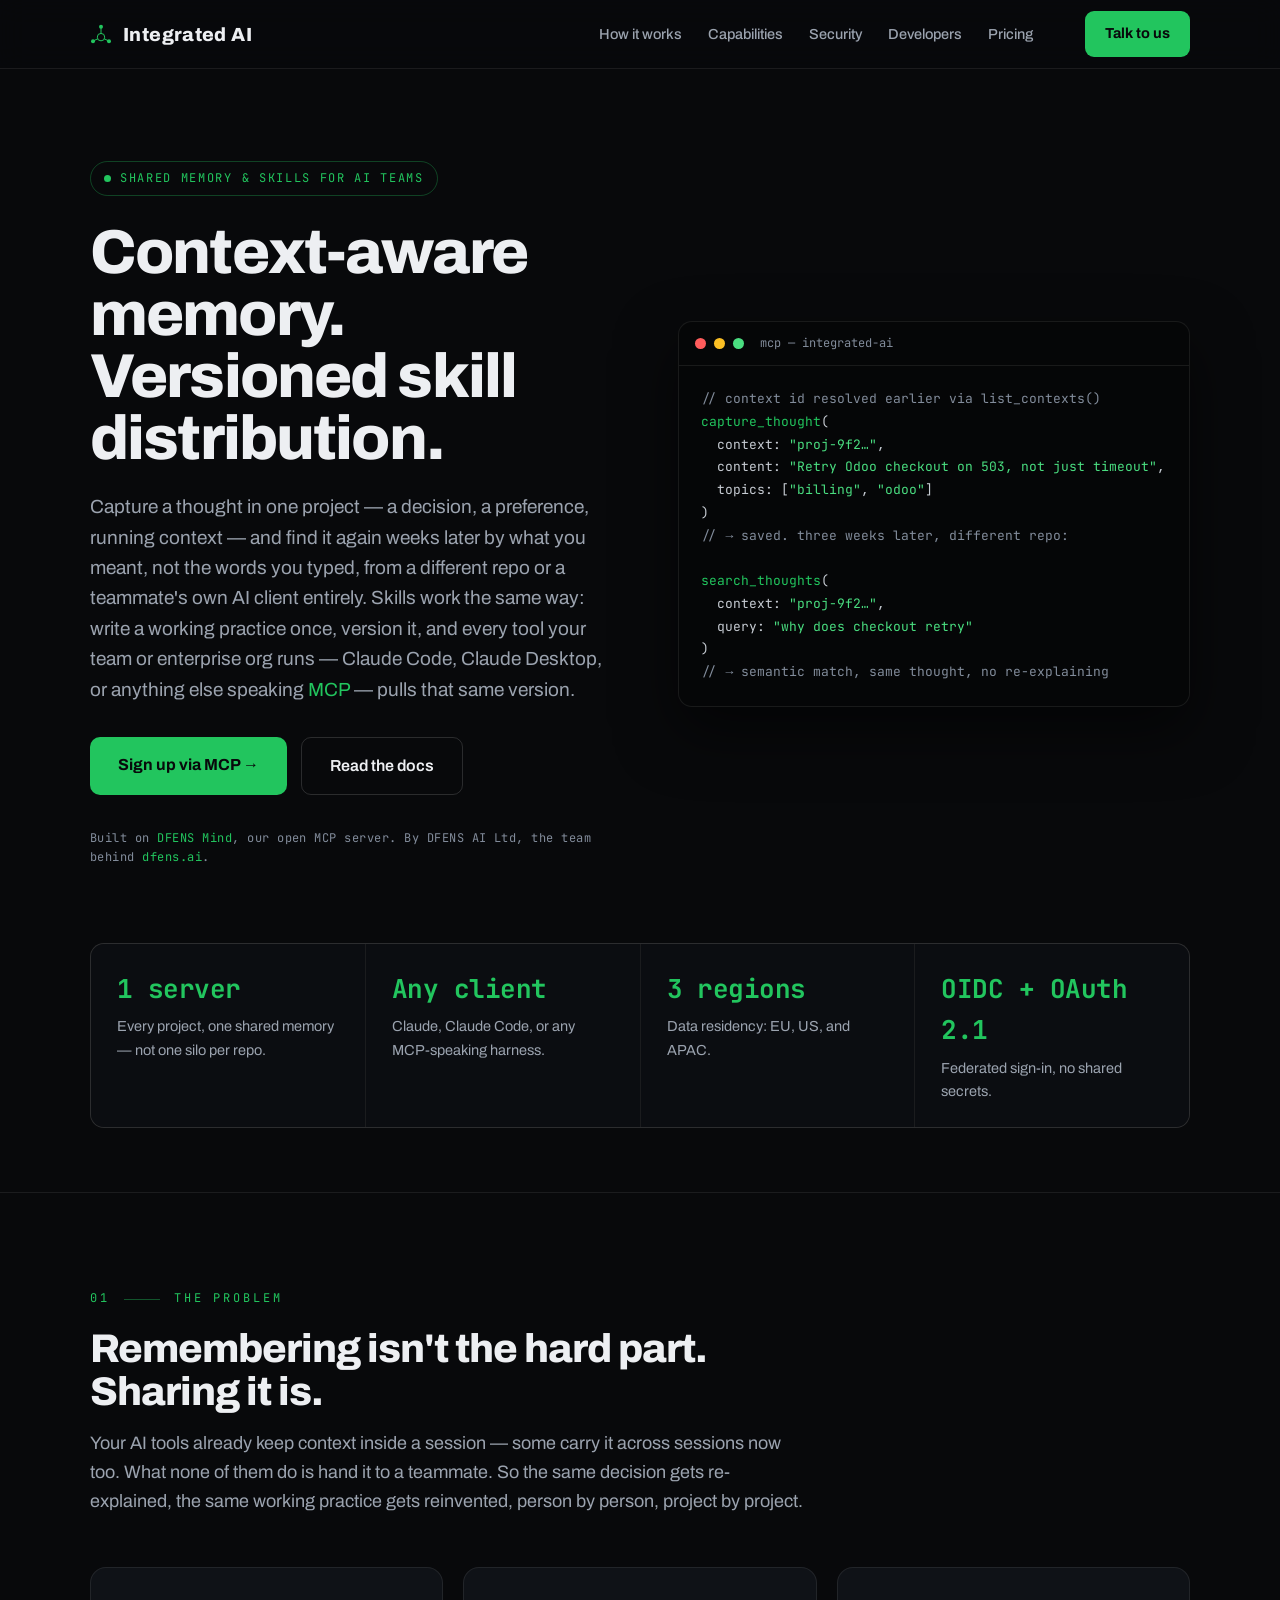
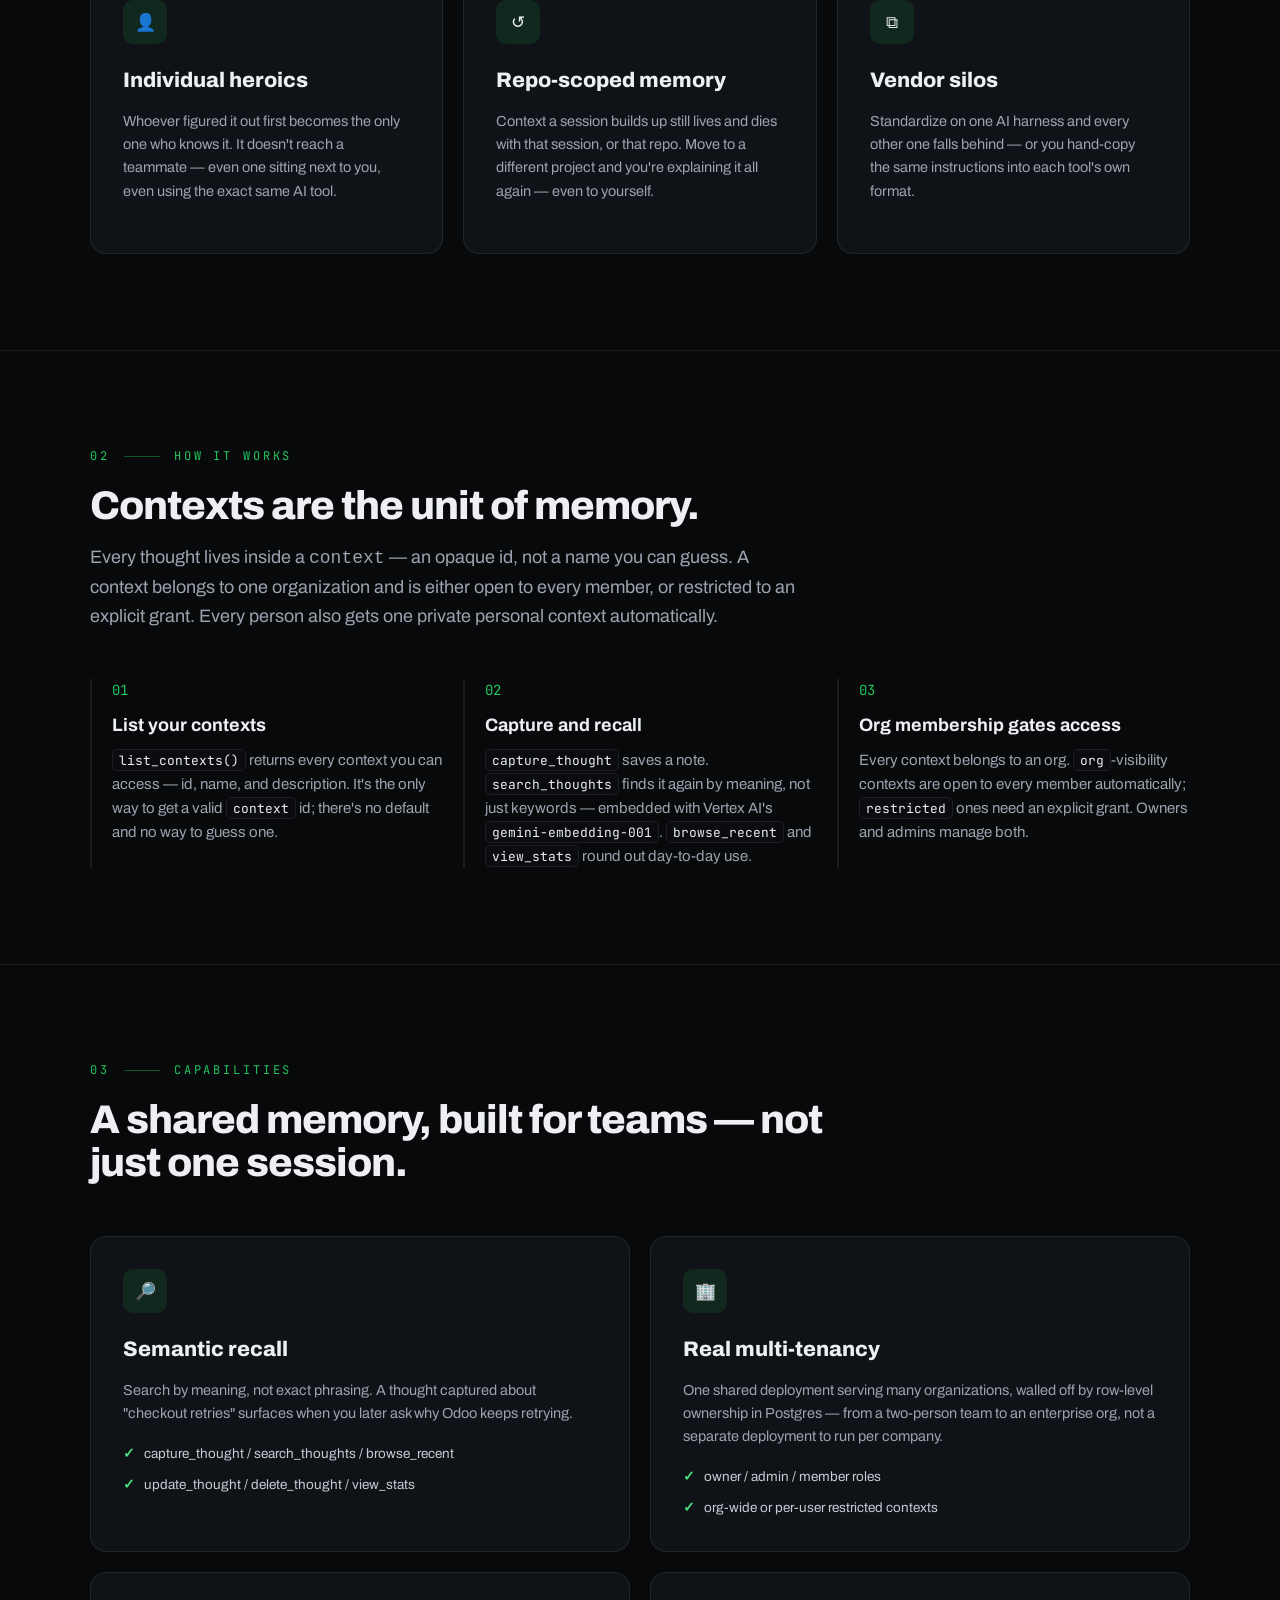
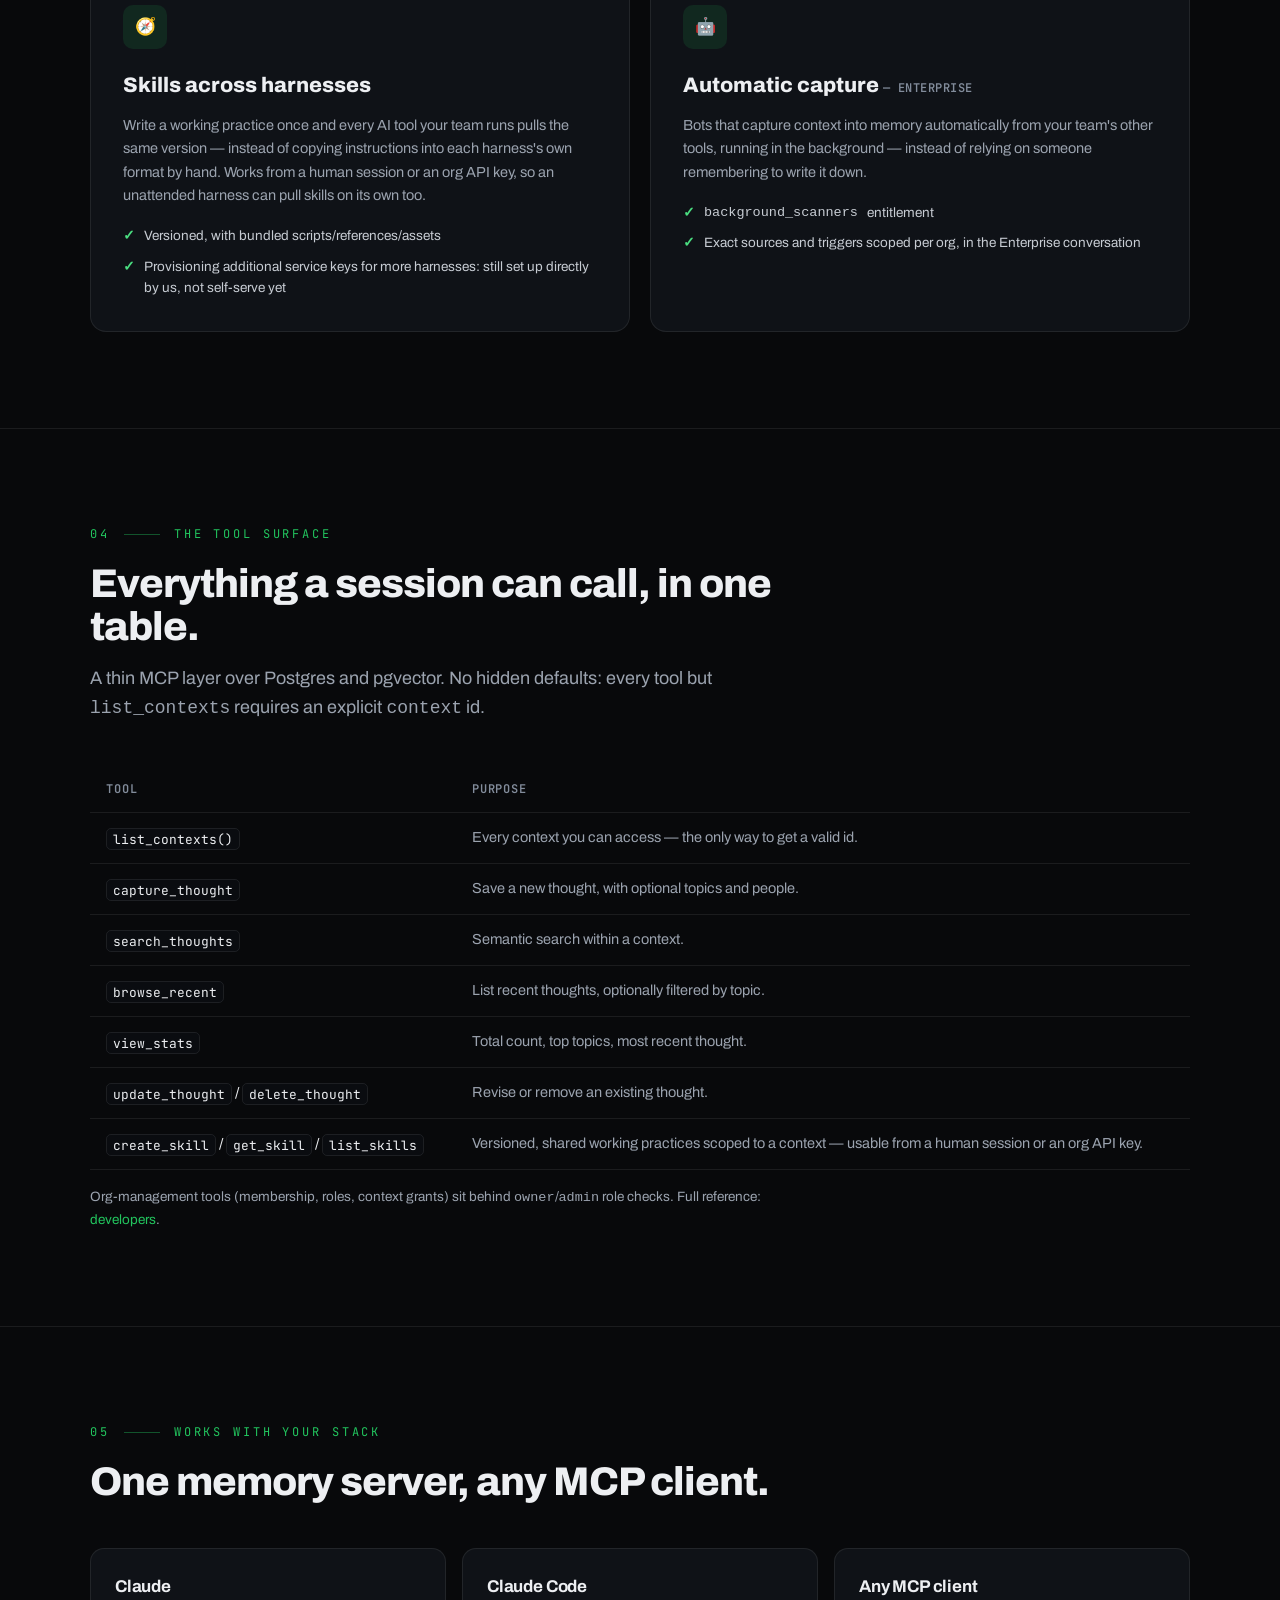
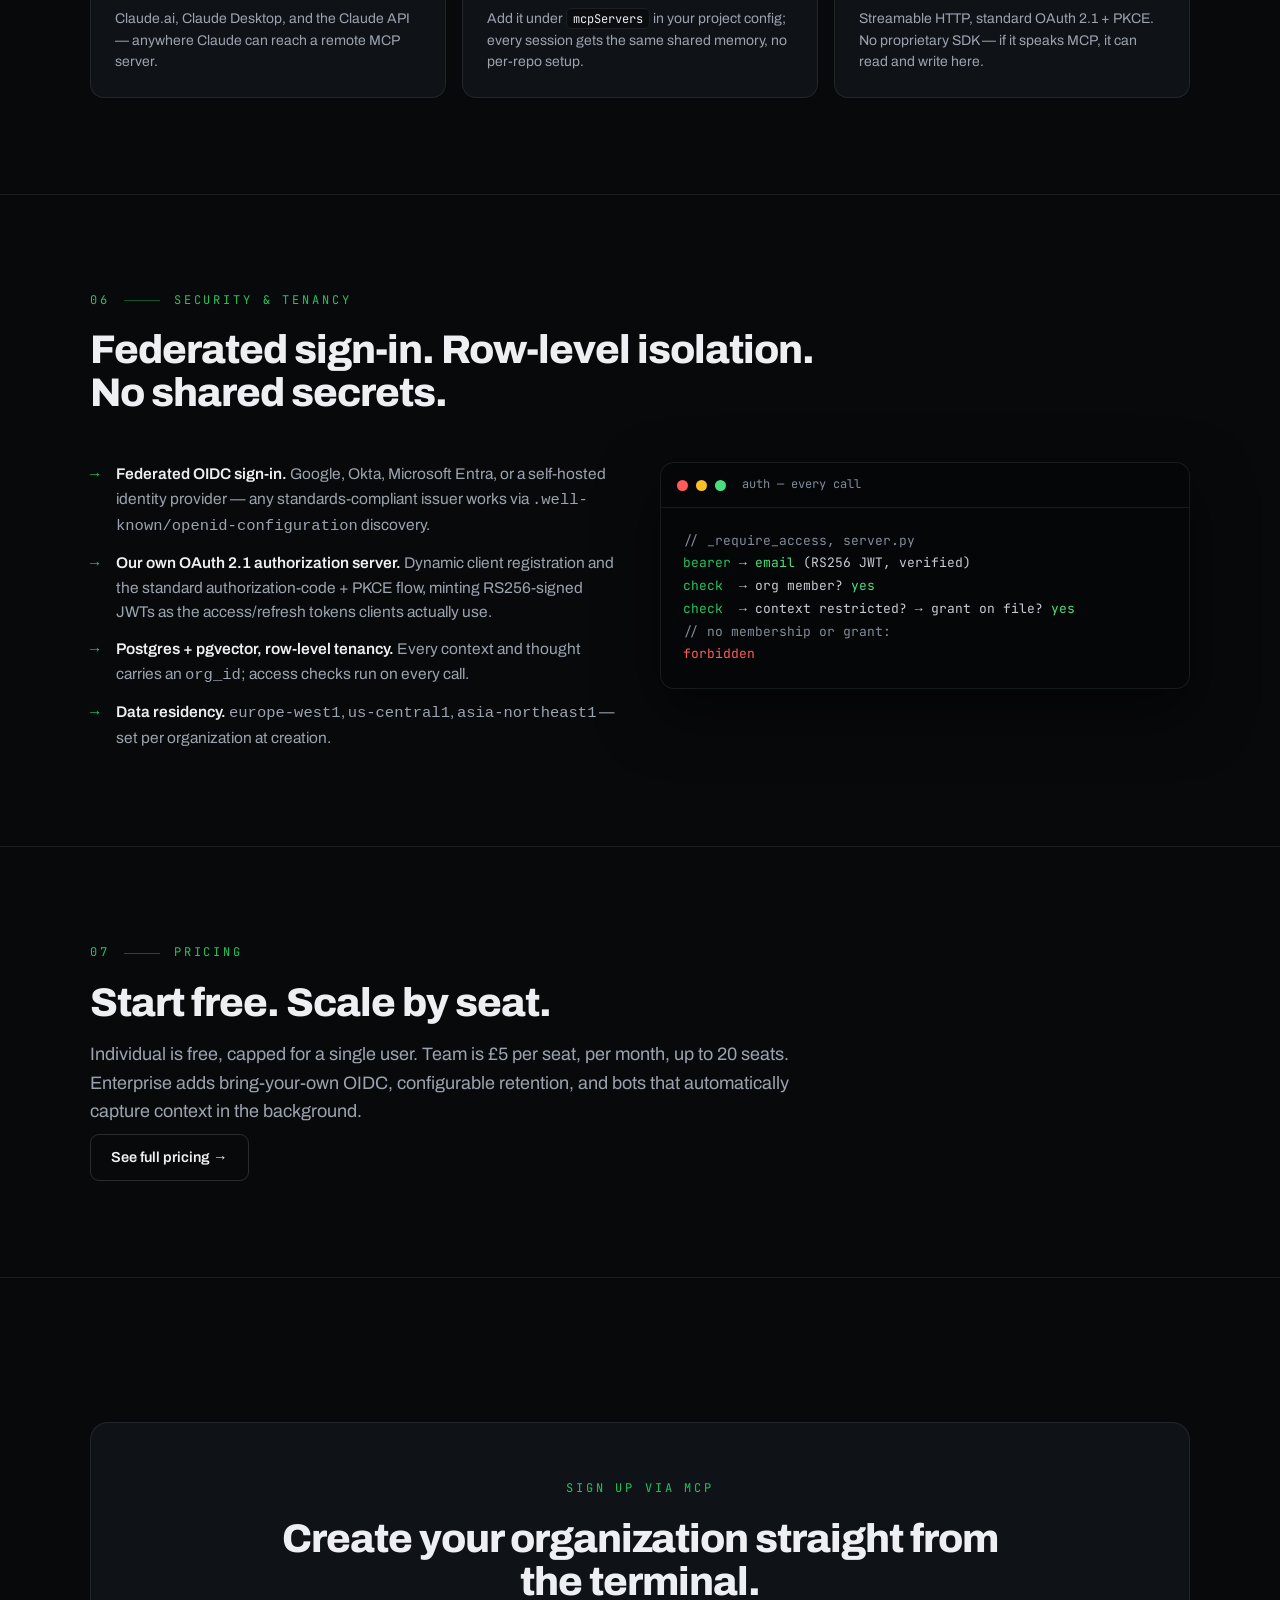
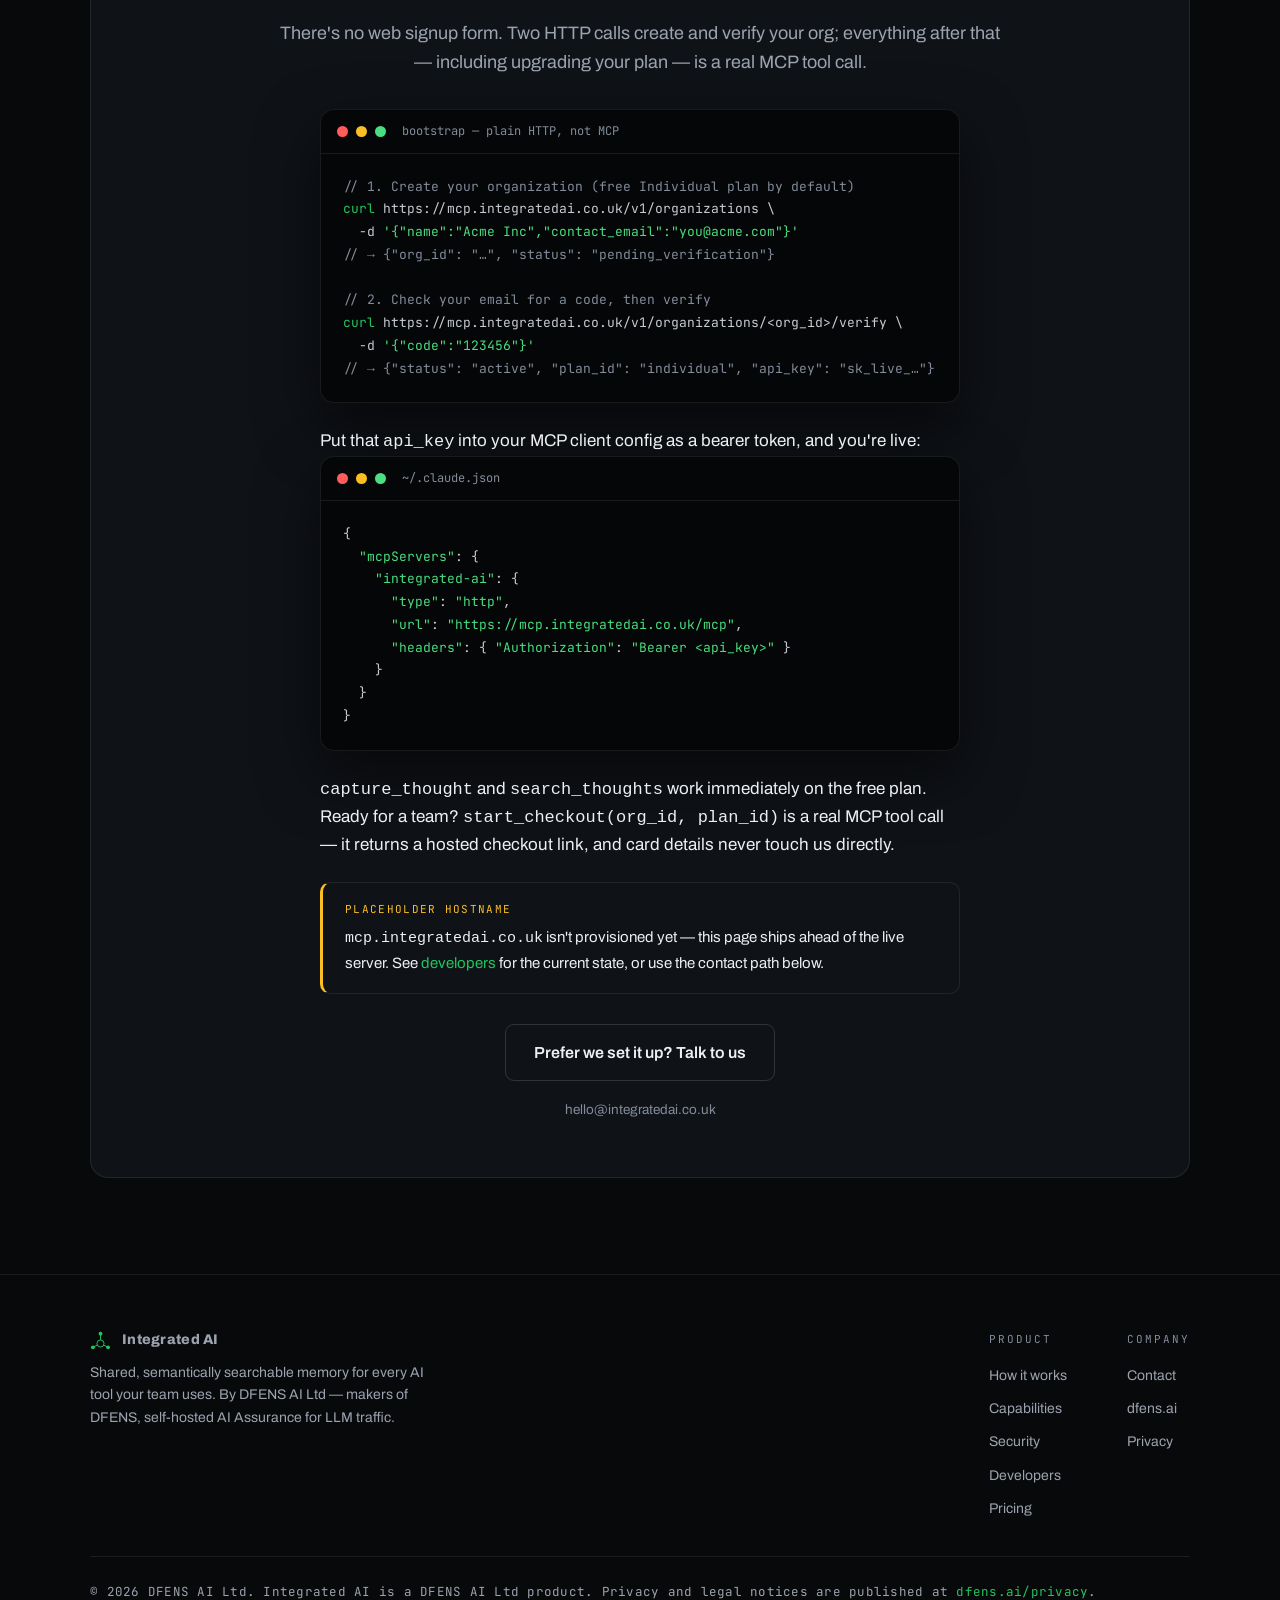
==== index.html @ a8a0a58d "Update hero subhead to substantiate the new headline's two claims The subhead didn't actually back u" ====
<!DOCTYPE html>
<html lang="en">
<head>
<meta charset="utf-8">
<meta name="viewport" content="width=device-width, initial-scale=1">
<title>Integrated AI — one shared memory for every AI tool</title>
<meta name="description" content="Integrated AI (by DFENS AI) gives your team or enterprise org a shared, semantically searchable memory and a shared skill library, across every MCP-speaking AI tool — Claude, Claude Code, or anything else.">
<link rel="stylesheet" href="/assets/style.css">
<link rel="icon" href="data:image/svg+xml,<svg xmlns='http://www.w3.org/2000/svg' viewBox='0 0 100 100'><line x1='50' y1='54' x2='50' y2='18' stroke='%2322c55e' stroke-width='6' stroke-linecap='round'/><line x1='50' y1='54' x2='22' y2='68' stroke='%2322c55e' stroke-width='6' stroke-linecap='round'/><line x1='50' y1='54' x2='78' y2='68' stroke='%2322c55e' stroke-width='6' stroke-linecap='round'/><circle cx='50' cy='18' r='10' fill='%2322c55e'/><circle cx='22' cy='68' r='10' fill='%2322c55e'/><circle cx='78' cy='68' r='10' fill='%2322c55e'/><circle cx='50' cy='54' r='16' fill='%2308090B' stroke='%2322c55e' stroke-width='5'/></svg>">
</head>
<body>

<a class="skip-link" href="#main">Skip to content</a>

<header>
  <div class="wrap">
    <nav aria-label="Primary">
      <a class="brand" href="/">
        <svg class="mark-svg" viewBox="12 8 76 70" width="22" height="20" aria-hidden="true"><line x1="50" y1="54" x2="50" y2="18" stroke="#22c55e" stroke-width="3.5" stroke-linecap="round"></line><line x1="50" y1="54" x2="22" y2="68" stroke="#22c55e" stroke-width="3.5" stroke-linecap="round"></line><line x1="50" y1="54" x2="78" y2="68" stroke="#22c55e" stroke-width="3.5" stroke-linecap="round"></line><circle cx="50" cy="18" r="7" fill="#22c55e"></circle><circle cx="22" cy="68" r="7" fill="#22c55e"></circle><circle cx="78" cy="68" r="7" fill="#22c55e"></circle><circle cx="50" cy="54" r="13" fill="#08090B" stroke="#22c55e" stroke-width="3.5"></circle></svg>
        <span>Integrated AI<span class="co"> · by DFENS AI</span></span>
      </a>
      <ul>
        <li class="hide-m"><a href="#how">How it works</a></li>
        <li class="hide-m"><a href="#capabilities">Capabilities</a></li>
        <li class="hide-m"><a href="#security">Security</a></li>
        <li class="hide-m"><a href="/developers/">Developers</a></li>
        <li class="hide-m"><a href="/pricing/">Pricing</a></li>
        <li>
          <details class="nav-more">
            <summary>Menu</summary>
            <div class="nav-more-panel">
              <a href="#how">How it works</a>
              <a href="#capabilities">Capabilities</a>
              <a href="#tools">Tools</a>
              <a href="#security">Security</a>
              <a href="/developers/">Developers</a>
              <a href="/pricing/">Pricing</a>
              <a href="/contact/">Contact</a>
            </div>
          </details>
        </li>
        <li><a class="btn" href="/contact/"><span class="cta-full">Talk to us</span><span class="cta-short">Talk</span></a></li>
      </ul>
    </nav>
  </div>
</header>

<main id="main">

<div class="wrap">
  <div class="hero hero-grid">
    <div>
      <div class="eyebrow"><span class="dot"></span>Shared memory &amp; skills for AI teams</div>
      <h1>Context-aware memory. Versioned skill distribution.</h1>
      <p class="lede">
        Capture a thought in one project — a decision, a preference, running context
        — and find it again weeks later by what you meant, not the words you
        typed, from a different repo or a teammate's own AI client entirely.
        Skills work the same way: write a working practice once, version it, and
        every tool your team or enterprise org runs — Claude Code, Claude
        Desktop, or anything else speaking
        <a href="https://modelcontextprotocol.io" target="_blank" rel="noopener">MCP</a>
        — pulls that same version.
      </p>
      <div class="cta-row">
        <a class="btn" href="#access">Sign up via MCP →</a>
        <a class="btn ghost" href="/developers/">Read the docs</a>
      </div>
      <p class="note">Built on <a href="https://github.com/jamesletley-ps/dfens-mind" target="_blank" rel="noopener">DFENS Mind</a>, our open MCP server. By DFENS AI Ltd, the team behind <a href="https://dfens.ai">dfens.ai</a>.</p>
    </div>
    <div>
      <div class="term">
        <div class="term-bar"><span></span><span></span><span></span><span class="t">mcp — integrated-ai</span></div>
        <pre><span class="c">// context id resolved earlier via list_contexts()</span>
<span class="k">capture_thought</span>(
  context: <span class="g">"proj-9f2…"</span>,
  content: <span class="g">"Retry Odoo checkout on 503, not just timeout"</span>,
  topics: [<span class="g">"billing"</span>, <span class="g">"odoo"</span>]
)
<span class="c">// → saved. three weeks later, different repo:</span>

<span class="k">search_thoughts</span>(
  context: <span class="g">"proj-9f2…"</span>,
  query: <span class="g">"why does checkout retry"</span>
)
<span class="c">// → semantic match, same thought, no re-explaining</span></pre>
      </div>
    </div>
  </div>

  <div class="hero-stats" data-reveal>
    <div><div class="hs-n">1 server</div><p>Every project, one shared memory — not one silo per repo.</p></div>
    <div><div class="hs-n">Any client</div><p>Claude, Claude Code, or any MCP-speaking harness.</p></div>
    <div><div class="hs-n">3 regions</div><p>Data residency: EU, US, and APAC.</p></div>
    <div><div class="hs-n">OIDC + OAuth 2.1</div><p>Federated sign-in, no shared secrets.</p></div>
  </div>
</div>

<section id="problem">
  <div class="wrap" data-reveal>
    <div class="kicker"><span class="k-n">01</span><span class="k-r"></span>The problem</div>
    <h2>Remembering isn't the hard part. Sharing it is.</h2>
    <p class="sub">Your AI tools already keep context inside a session — some carry it across
    sessions now too. What none of them do is hand it to a teammate. So the same
    decision gets re-explained, the same working practice gets reinvented, person
    by person, project by project.</p>
    <div class="mandates">
      <div class="mandate">
        <div class="m-ico">👤</div>
        <h3>Individual heroics</h3>
        <p>Whoever figured it out first becomes the only one who knows it. It
        doesn't reach a teammate — even one sitting next to you, even using the
        exact same AI tool.</p>
      </div>
      <div class="mandate">
        <div class="m-ico">↺</div>
        <h3>Repo-scoped memory</h3>
        <p>Context a session builds up still lives and dies with that session, or
        that repo. Move to a different project and you're explaining it all
        again — even to yourself.</p>
      </div>
      <div class="mandate">
        <div class="m-ico">⧉</div>
        <h3>Vendor silos</h3>
        <p>Standardize on one AI harness and every other one falls behind — or you
        hand-copy the same instructions into each tool's own format.</p>
      </div>
    </div>
  </div>
</section>

<section id="how">
  <div class="wrap" data-reveal>
    <div class="kicker"><span class="k-n">02</span><span class="k-r"></span>How it works</div>
    <h2>Contexts are the unit of memory.</h2>
    <p class="sub">Every thought lives inside a <code>context</code> — an opaque id, not a name you
    can guess. A context belongs to one organization and is either open to every
    member, or restricted to an explicit grant. Every person also gets one private
    personal context automatically.</p>
    <div class="steps">
      <div class="step">
        <span class="n">01</span>
        <h3>List your contexts</h3>
        <p><code>list_contexts()</code> returns every context you can access — id, name,
        and description. It's the only way to get a valid <code>context</code> id;
        there's no default and no way to guess one.</p>
      </div>
      <div class="step">
        <span class="n">02</span>
        <h3>Capture and recall</h3>
        <p><code>capture_thought</code> saves a note. <code>search_thoughts</code> finds it
        again by meaning, not just keywords — embedded with Vertex AI's
        <code>gemini-embedding-001</code>. <code>browse_recent</code> and
        <code>view_stats</code> round out day-to-day use.</p>
      </div>
      <div class="step">
        <span class="n">03</span>
        <h3>Org membership gates access</h3>
        <p>Every context belongs to an org. <code>org</code>-visibility contexts are open
        to every member automatically; <code>restricted</code> ones need an explicit
        grant. Owners and admins manage both.</p>
      </div>
    </div>
  </div>
</section>

<section id="capabilities">
  <div class="wrap" data-reveal>
    <div class="kicker"><span class="k-n">03</span><span class="k-r"></span>Capabilities</div>
    <h2>A shared memory, built for teams — not just one session.</h2>
    <div class="mandates">
      <div class="mandate">
        <div class="m-ico">🔎</div>
        <h3>Semantic recall</h3>
        <p>Search by meaning, not exact phrasing. A thought captured about "checkout
        retries" surfaces when you later ask why Odoo keeps retrying.</p>
        <ul>
          <li>capture_thought / search_thoughts / browse_recent</li>
          <li>update_thought / delete_thought / view_stats</li>
        </ul>
      </div>
      <div class="mandate">
        <div class="m-ico">🏢</div>
        <h3>Real multi-tenancy</h3>
        <p>One shared deployment serving many organizations, walled off by row-level
        ownership in Postgres — from a two-person team to an enterprise org, not a
        separate deployment to run per company.</p>
        <ul>
          <li>owner / admin / member roles</li>
          <li>org-wide or per-user restricted contexts</li>
        </ul>
      </div>
      <div class="mandate">
        <div class="m-ico">🧭</div>
        <h3>Skills across harnesses</h3>
        <p>Write a working practice once and every AI tool your team runs pulls the
        same version — instead of copying instructions into each harness's own
        format by hand. Works from a human session or an org API key, so an
        unattended harness can pull skills on its own too.</p>
        <ul>
          <li>Versioned, with bundled scripts/references/assets</li>
          <li>Provisioning additional service keys for more harnesses: still set up
          directly by us, not self-serve yet</li>
        </ul>
      </div>
      <div class="mandate">
        <div class="m-ico">🤖</div>
        <h3>Automatic capture <span style="color:var(--muted); font-weight:600; font-size:12px; font-family:var(--mono); letter-spacing:.04em; text-transform:uppercase;">— Enterprise</span></h3>
        <p>Bots that capture context into memory automatically from your team's
        other tools, running in the background — instead of relying on someone
        remembering to write it down.</p>
        <ul>
          <li><code>background_scanners</code> entitlement</li>
          <li>Exact sources and triggers scoped per org, in the Enterprise
          conversation</li>
        </ul>
      </div>
    </div>
  </div>
</section>

<section id="tools">
  <div class="wrap" data-reveal>
    <div class="kicker"><span class="k-n">04</span><span class="k-r"></span>The tool surface</div>
    <h2>Everything a session can call, in one table.</h2>
    <p class="sub">A thin MCP layer over Postgres and pgvector. No hidden defaults: every tool but
    <code>list_contexts</code> requires an explicit <code>context</code> id.</p>
    <div class="table-scroll">
      <table>
        <thead><tr><th>Tool</th><th>Purpose</th></tr></thead>
        <tbody>
          <tr><td><code>list_contexts()</code></td><td class="dim">Every context you can access — the only way to get a valid id.</td></tr>
          <tr><td><code>capture_thought</code></td><td class="dim">Save a new thought, with optional topics and people.</td></tr>
          <tr><td><code>search_thoughts</code></td><td class="dim">Semantic search within a context.</td></tr>
          <tr><td><code>browse_recent</code></td><td class="dim">List recent thoughts, optionally filtered by topic.</td></tr>
          <tr><td><code>view_stats</code></td><td class="dim">Total count, top topics, most recent thought.</td></tr>
          <tr><td><code>update_thought</code> / <code>delete_thought</code></td><td class="dim">Revise or remove an existing thought.</td></tr>
          <tr><td><code>create_skill</code> / <code>get_skill</code> / <code>list_skills</code></td><td class="dim">Versioned, shared working practices scoped to a context — usable from a human session or an org API key.</td></tr>
        </tbody>
      </table>
    </div>
    <p class="tbl-note">Org-management tools (membership, roles, context grants) sit behind
    <code>owner</code>/<code>admin</code> role checks. Full reference: <a href="/developers/">developers</a>.</p>
  </div>
</section>

<section id="works-with">
  <div class="wrap" data-reveal>
    <div class="kicker"><span class="k-n">05</span><span class="k-r"></span>Works with your stack</div>
    <h2>One memory server, any MCP client.</h2>
    <div class="providers">
      <div class="prov">
        <div class="prov-name">Claude</div>
        <p class="prov-detail">Claude.ai, Claude Desktop, and the Claude API — anywhere Claude can reach a
        remote MCP server.</p>
      </div>
      <div class="prov">
        <div class="prov-name">Claude Code</div>
        <p class="prov-detail">Add it under <code>mcpServers</code> in your project config; every session
        gets the same shared memory, no per-repo setup.</p>
      </div>
      <div class="prov">
        <div class="prov-name">Any MCP client</div>
        <p class="prov-detail">Streamable HTTP, standard OAuth 2.1 + PKCE. No proprietary SDK — if it
        speaks MCP, it can read and write here.</p>
      </div>
    </div>
  </div>
</section>

<section id="security">
  <div class="wrap" data-reveal>
    <div class="kicker"><span class="k-n">06</span><span class="k-r"></span>Security &amp; tenancy</div>
    <h2>Federated sign-in. Row-level isolation. No shared secrets.</h2>
    <div class="split">
      <ul>
        <li><strong>Federated OIDC sign-in.</strong> Google, Okta, Microsoft Entra, or a self-hosted
        identity provider — any standards-compliant issuer works via
        <code>.well-known/openid-configuration</code> discovery.</li>
        <li><strong>Our own OAuth 2.1 authorization server.</strong> Dynamic client registration and
        the standard authorization-code + PKCE flow, minting RS256-signed JWTs as the
        access/refresh tokens clients actually use.</li>
        <li><strong>Postgres + pgvector, row-level tenancy.</strong> Every context and thought
        carries an <code>org_id</code>; access checks run on every call.</li>
        <li><strong>Data residency.</strong> <code>europe-west1</code>, <code>us-central1</code>,
        <code>asia-northeast1</code> — set per organization at creation.</li>
      </ul>
      <div class="term">
        <div class="term-bar"><span></span><span></span><span></span><span class="t">auth — every call</span></div>
        <pre><span class="c">// _require_access, server.py</span>
<span class="k">bearer</span> → <span class="g">email</span> (RS256 JWT, verified)
<span class="k">check</span>  → org member? <span class="g">yes</span>
<span class="k">check</span>  → context restricted? → grant on file? <span class="g">yes</span>
<span class="c">// no membership or grant:</span>
<span class="r">forbidden</span></pre>
      </div>
    </div>
  </div>
</section>

<section id="pricing-teaser">
  <div class="wrap" data-reveal>
    <div class="kicker"><span class="k-n">07</span><span class="k-r"></span>Pricing</div>
    <h2>Start free. Scale by seat.</h2>
    <p class="sub">Individual is free, capped for a single user. Team is £5 per seat, per month,
    up to 20 seats. Enterprise adds bring-your-own OIDC, configurable retention,
    and bots that automatically capture context in the background.</p>
    <div class="cta-row" style="margin-top:8px;"><a class="btn ghost" href="/pricing/">See full pricing →</a></div>
  </div>
</section>

<section id="access">
  <div class="wrap" data-reveal>
    <div class="access">
      <div class="kicker">Sign up via MCP</div>
      <h2>Create your organization straight from the terminal.</h2>
      <p class="sub">There's no web signup form. Two HTTP calls create and verify your
      org; everything after that — including upgrading your plan — is a real MCP
      tool call.</p>

      <div style="text-align:left; max-width:640px; margin:32px auto 0;">
        <div class="term">
          <div class="term-bar"><span></span><span></span><span></span><span class="t">bootstrap — plain HTTP, not MCP</span></div>
          <pre><span class="c">// 1. Create your organization (free Individual plan by default)</span>
<span class="k">curl</span> https://mcp.integratedai.co.uk/v1/organizations \
  -d <span class="g">'{"name":"Acme Inc","contact_email":"you@acme.com"}'</span>
<span class="c">// → {"org_id": "…", "status": "pending_verification"}</span>

<span class="c">// 2. Check your email for a code, then verify</span>
<span class="k">curl</span> https://mcp.integratedai.co.uk/v1/organizations/&lt;org_id&gt;/verify \
  -d <span class="g">'{"code":"123456"}'</span>
<span class="c">// → {"status": "active", "plan_id": "individual", "api_key": "sk_live_…"}</span></pre>
        </div>

        <p style="margin-top:24px;">Put that <code>api_key</code> into your MCP client
        config as a bearer token, and you're live:</p>

        <div class="term">
          <div class="term-bar"><span></span><span></span><span></span><span class="t">~/.claude.json</span></div>
          <pre>{
  <span class="g">"mcpServers"</span>: {
    <span class="g">"integrated-ai"</span>: {
      <span class="g">"type"</span>: <span class="g">"http"</span>,
      <span class="g">"url"</span>: <span class="g">"https://mcp.integratedai.co.uk/mcp"</span>,
      <span class="g">"headers"</span>: { <span class="g">"Authorization"</span>: <span class="g">"Bearer &lt;api_key&gt;"</span> }
    }
  }
}</pre>
        </div>

        <p style="margin-top:24px;"><code>capture_thought</code> and
        <code>search_thoughts</code> work immediately on the free plan. Ready for a
        team? <code>start_checkout(org_id, plan_id)</code> is a real MCP tool call —
        it returns a hosted checkout link, and card details never touch us
        directly.</p>

        <div class="note-box warn" style="margin-top:24px;">
          <span class="nb-label">Placeholder hostname</span>
          <p><code>mcp.integratedai.co.uk</code> isn't provisioned yet — this page
          ships ahead of the live server. See <a href="/developers/">developers</a>
          for the current state, or use the contact path below.</p>
        </div>
      </div>

      <div class="cta-row">
        <a class="btn ghost" href="/contact/">Prefer we set it up? Talk to us</a>
      </div>
      <p class="fine">hello@integratedai.co.uk</p>
    </div>
  </div>
</section>

</main>

<footer>
  <div class="wrap">
    <div class="foot">
      <div>
        <a class="brand" href="/">
          <svg class="mark-svg" viewBox="12 8 76 70" width="21" height="19" aria-hidden="true"><line x1="50" y1="54" x2="50" y2="18" stroke="#22c55e" stroke-width="3.5" stroke-linecap="round"></line><line x1="50" y1="54" x2="22" y2="68" stroke="#22c55e" stroke-width="3.5" stroke-linecap="round"></line><line x1="50" y1="54" x2="78" y2="68" stroke="#22c55e" stroke-width="3.5" stroke-linecap="round"></line><circle cx="50" cy="18" r="7" fill="#22c55e"></circle><circle cx="22" cy="68" r="7" fill="#22c55e"></circle><circle cx="78" cy="68" r="7" fill="#22c55e"></circle><circle cx="50" cy="54" r="13" fill="#08090B" stroke="#22c55e" stroke-width="3.5"></circle></svg>
          <span>Integrated AI</span>
        </a>
        <p style="margin-top:12px; max-width:340px; color:var(--text-dim);">Shared, semantically searchable memory for every AI tool your team uses. By
        DFENS AI Ltd — makers of <a href="https://dfens.ai">DFENS</a>, self-hosted AI
        Assurance for LLM traffic.</p>
      </div>
      <div class="cols">
        <div>
          <p class="foot-h">Product</p>
          <ul>
            <li><a href="#how">How it works</a></li>
            <li><a href="#capabilities">Capabilities</a></li>
            <li><a href="#security">Security</a></li>
            <li><a href="/developers/">Developers</a></li>
            <li><a href="/pricing/">Pricing</a></li>
          </ul>
        </div>
        <div>
          <p class="foot-h">Company</p>
          <ul>
            <li><a href="/contact/">Contact</a></li>
            <li><a href="https://dfens.ai">dfens.ai</a></li>
            <li><a href="https://dfens.ai/privacy">Privacy</a></li>
          </ul>
        </div>
      </div>
    </div>
    <p class="legal">&copy; 2026 DFENS AI Ltd. Integrated AI is a DFENS AI Ltd product. Privacy and legal notices are published at <a href="https://dfens.ai/privacy">dfens.ai/privacy</a>.</p>
  </div>
</footer>

<script src="/assets/site.js"></script>
</body>
</html>
---- assets/style.css ----
@import url("/assets/fonts.css");

/* Integrated AI (by DFENS AI) — marketing site for DFENS Mind
   Self-contained: brand fonts are self-hosted (assets/fonts/), no external requests.

   Design system ported from the DFENS AI Ltd design system (see ../dfensai-site):
   same Ink canvas, Signal accent, Archivo + JetBrains Mono, same layout and
   component grammar. The animated "gate"/firewall hero, rule-fire ticker, and
   billing toggle are DFENS-specific (a firewall passing/blocking traffic) and
   are deliberately NOT ported here — this is a placeholder skin, to be
   replaced when the brand gets its own design pass. See marketing/BRAND.md. */

:root {
  --bg: #08090B;         /* Ink — page canvas             */
  --bg-raised: #0F1217;  /* Panel — cards / surfaces       */
  --bg-inset: #0A0C10;   /* deeper inset / on-panel wells  */
  --bg-term: #050607;    /* terminal / code                */
  --steel: #1A1E26;      /* elevated / hover               */
  --border: rgba(255,255,255,0.08);
  --border-2: rgba(255,255,255,0.14);
  --text: #EDEFF2;       /* Bone — primary text            */
  --text-dim: #9BA3AF;   /* Mist — secondary text          */
  --text-mid: #C7CCD3;   /* between Bone and Mist          */
  --muted: #828C9B;      /* Slate — labels / muted TEXT    */
  --muted-deco: #5B6472; /* Slate (deep) — NON-TEXT only   */

  --signal: #22c55e;     /* Signal — accent, CTAs, active  */
  --signal-dim: #4ade80;
  --accent: #22c55e;     /* alias: primary accent = Signal */
  --pass: #4ADE80;
  --block: #FF5C5C;
  --flag: #FBBF24;
  --red: #FF5C5C;

  --focus: #EDEFF2;      /* focus ring — Bone, 17.3:1 on Ink */

  --max: 1180px;
  --mono: "JetBrains Mono", ui-monospace, "SF Mono", "Cascadia Code", Menlo, Consolas, monospace;
  --sans: "Archivo", -apple-system, BlinkMacSystemFont, "Segoe UI", Roboto, Helvetica, Arial, sans-serif;
}

* { box-sizing: border-box; margin: 0; padding: 0; }

html {
  scroll-behavior: smooth;
  color-scheme: dark;
}

body {
  background: var(--bg);
  color: var(--text);
  font-family: var(--sans);
  font-size: 17px;
  line-height: 1.6;
  -webkit-font-smoothing: antialiased;
}

::selection { background: var(--signal); color: var(--bg); }

:focus-visible {
  outline: 2px solid var(--focus);
  outline-offset: 3px;
  border-radius: 4px;
}
.btn:focus-visible { outline-offset: 3px; }

.sr-only {
  position: absolute; width: 1px; height: 1px;
  padding: 0; margin: -1px; overflow: hidden;
  clip-path: inset(50%); white-space: nowrap; border: 0;
}

.skip-link {
  position: absolute; left: 12px; top: -60px; z-index: 100;
  background: var(--signal); color: var(--bg);
  font-weight: 700; font-size: 14.5px;
  padding: 11px 18px; border-radius: 9px;
  transition: top 140ms ease-out;
}
.skip-link:focus { top: 12px; color: var(--bg); }

a { color: var(--signal); text-decoration: none; }
a:hover { color: var(--signal-dim); text-decoration: none; }

.wrap { max-width: var(--max); margin: 0 auto; padding: 0 40px; }

/* ---- brand mark ---- */
.mark-svg { display: block; flex: none; }

/* ---- nav ---- */
header {
  position: sticky; top: 0; z-index: 50;
  background: rgba(8, 9, 11, 0.82);
  backdrop-filter: blur(14px);
  border-bottom: 1px solid var(--border);
}
nav {
  display: flex; align-items: center; justify-content: space-between;
  gap: 30px;
  height: 68px;
}
.brand {
  display: flex; align-items: center; gap: 11px; flex: none;
  font-weight: 800; font-size: 19px; letter-spacing: 0.02em; color: var(--text);
  line-height: 1;
}
.brand:hover { color: var(--text); }
.brand .co {
  font-family: var(--mono); font-size: 11px; font-weight: 500;
  letter-spacing: 0.06em; color: var(--muted);
}
nav ul { display: flex; gap: 26px; list-style: none; align-items: center; }
nav ul a, nav ul .btn { white-space: nowrap; }
nav ul a { color: var(--text-dim); font-size: 14.5px; font-weight: 500; }
nav ul a:hover { color: var(--text); }
nav ul a[aria-current="page"] { color: var(--text); }

.nav-more { display: none; position: relative; }
.nav-more > summary {
  list-style: none; cursor: pointer;
  display: flex; align-items: center; gap: 7px;
  color: var(--text-dim); font-size: 14.5px; font-weight: 500;
  padding: 8px 10px; border-radius: 8px; border: 1px solid var(--border-2);
  transition: color 140ms ease-out, border-color 140ms ease-out;
}
.nav-more > summary::-webkit-details-marker { display: none; }
.nav-more > summary::after {
  content: ""; width: 7px; height: 7px; flex: none;
  border-right: 1.75px solid currentColor; border-bottom: 1.75px solid currentColor;
  transform: translateY(-2px) rotate(45deg);
}
.nav-more[open] > summary { color: var(--text); border-color: var(--text-dim); }
.nav-more[open] > summary::after { transform: translateY(1px) rotate(-135deg); }
.nav-more-panel {
  position: absolute; right: 0; top: calc(100% + 10px); z-index: 60;
  min-width: 210px; padding: 8px;
  background: var(--bg-raised); border: 1px solid var(--border-2);
  border-radius: 12px; box-shadow: 0 24px 60px -20px rgba(0,0,0,0.9);
  display: grid; gap: 2px;
}
.nav-more-panel a {
  display: block; padding: 9px 12px; border-radius: 8px;
  color: var(--text-dim); font-size: 15px;
}
.nav-more-panel a:hover { color: var(--text); background: var(--steel); }
.nav-more-panel a[aria-current="page"] { color: var(--signal); background: rgba(34,197,94,0.08); }

.cta-short { display: none; }

@media (max-width: 1340px) {
  .brand .co { display: none; }
}
@media (max-width: 1060px) {
  nav ul { gap: 20px; }
  nav ul a { font-size: 14px; }
}
.btn {
  display: inline-block;
  background: var(--signal);
  color: var(--bg) !important;
  font-weight: 700;
  padding: 11px 20px;
  border-radius: 9px;
  font-size: 14.5px;
  transition: background 140ms ease-out;
}
.btn:hover { background: var(--signal-dim); color: var(--bg) !important; }
.btn.ghost {
  background: transparent;
  color: var(--text) !important;
  border: 1px solid var(--border-2);
  font-weight: 600;
}
.btn.ghost:hover { border-color: var(--text-dim); background: var(--steel); }

/* ---- hero ---- */
.hero { padding: 92px 0 76px; }
.hero-grid {
  display: grid; grid-template-columns: 1.02fr 0.98fr; gap: 56px; align-items: center;
}
.hero .eyebrow {
  display: inline-flex; align-items: center; gap: 9px;
  font-family: var(--mono); font-size: 12px; letter-spacing: 0.14em;
  text-transform: uppercase; color: var(--signal);
  border: 1px solid rgba(34,197,94,0.3); padding: 7px 13px; border-radius: 999px;
  margin-bottom: 26px;
}
.hero .eyebrow .dot {
  width: 7px; height: 7px; border-radius: 50%; background: var(--signal);
  animation: pulseDot 2s infinite;
}
.hero h1 {
  font-size: clamp(38px, 5.4vw, 62px);
  line-height: 1.0;
  font-weight: 800;
  letter-spacing: -0.03em;
  max-width: 680px;
}
.hero p.lede {
  margin-top: 22px;
  font-size: 19px;
  color: var(--text-dim);
  max-width: 560px;
}
.hero p.lede code { font-family: var(--mono); font-size: 0.85em; color: var(--text); }
.hero .cta-row { margin-top: 32px; display: flex; gap: 14px; flex-wrap: wrap; }
.hero .cta-row .btn { font-size: 16px; padding: 15px 28px; border-radius: 10px; }
.hero .note {
  margin-top: 34px; font-family: var(--mono); font-size: 12px;
  letter-spacing: 0.04em; color: var(--muted);
}
@keyframes pulseDot { 0%,100%{opacity:0.4;} 50%{opacity:1;} }

/* Menu content arrives from the control that opened it. */
.nav-more[open] > .nav-more-panel { animation: menuIn 150ms cubic-bezier(0.16, 1, 0.3, 1); }
@keyframes menuIn { from { opacity: 0; transform: translateY(-6px); } }

@media (prefers-reduced-motion: reduce) {
  html { scroll-behavior: auto; }
  .hero .eyebrow .dot, .nav-more[open] > .nav-more-panel { animation: none; }
  .skip-link, .btn, .doc-card, .nav-more > summary { transition: none; }
}

/* ---- terminal ---- */
.term {
  margin-top: 0;
  background: var(--bg-term);
  border: 1px solid var(--border);
  border-radius: 14px;
  overflow: hidden;
  box-shadow: 0 24px 60px rgba(0,0,0,0.55);
}
.term-bar {
  display: flex; align-items: center; gap: 8px;
  padding: 12px 16px;
  border-bottom: 1px solid var(--border);
}
.term-bar span:not(.t) { width: 11px; height: 11px; border-radius: 50%; }
.term-bar span:nth-child(1) { background: var(--block); }
.term-bar span:nth-child(2) { background: var(--flag); }
.term-bar span:nth-child(3) { background: var(--pass); }
.term-bar .t { margin-left: 8px; font-family: var(--mono); font-size: 12px; color: var(--muted); }
.term pre {
  padding: 22px;
  font-family: var(--mono);
  font-size: 13px;
  line-height: 1.75;
  overflow-x: auto;
  color: var(--text-mid);
}
.term .c  { color: var(--muted); }    /* comment */
.term .g  { color: var(--pass); }     /* returned / ok */
.term .r  { color: var(--block); }    /* error / forbidden */
.term .y  { color: var(--flag); }     /* warn */
.term .k  { color: var(--signal); }   /* tool / keyword */

/* ---- sections ---- */
section { padding: 96px 0; border-top: 1px solid var(--border); }
.kicker { display: flex; align-items: center; gap: 14px;
  font-family: var(--mono); font-size: 12px; letter-spacing: 0.24em;
  text-transform: uppercase; color: var(--signal); margin-bottom: 18px;
}
.kicker .k-n { font-variant-numeric: tabular-nums; }
.kicker .k-r { width: 36px; height: 1px; background: rgba(34,197,94,0.4); flex: none; }
.access .kicker { justify-content: center; }
h2 { font-size: clamp(28px, 3.6vw, 40px); font-weight: 800; letter-spacing: -0.025em; line-height: 1.08; max-width: 760px; }
.sub { margin-top: 16px; color: var(--text-dim); max-width: 720px; font-size: 18px; }

/* ---- hero stat strip ---- */
.hero-stats {
  display: grid; grid-template-columns: repeat(auto-fit, minmax(220px, 1fr));
  gap: 1px; background: var(--border);
  border: 1px solid var(--border); border-radius: 14px; overflow: hidden;
  margin: 0 0 64px;
}
.hero-stats > div { background: #0B0D11; padding: 24px 26px; }
.hero-stats .hs-n {
  font-family: var(--mono); font-size: 26px; font-weight: 700;
  color: var(--signal); letter-spacing: -0.02em;
}
.hero-stats p { margin-top: 6px; font-size: 14.5px; color: var(--text-dim); }
@media (max-width: 900px) { .hero-stats { margin-bottom: 40px; } }

/* feature / capability grids */
.mandates { margin-top: 52px; display: grid; grid-template-columns: repeat(3, 1fr); gap: 20px; }
#capabilities .mandates { grid-template-columns: repeat(2, 1fr); }
.mandate {
  background: var(--bg-raised); border: 1px solid var(--border);
  border-radius: 16px; padding: 32px;
  transition: border-color 140ms ease-out, transform 140ms ease-out;
}
.mandate:hover { border-color: rgba(34,197,94,0.35); transform: translateY(-3px); }
.mandate .m-ico {
  width: 44px; height: 44px; border-radius: 10px; background: rgba(34,197,94,0.12);
  display: flex; align-items: center; justify-content: center; margin-bottom: 20px;
}
.mandate h3 { font-size: 21px; font-weight: 800; margin-bottom: 12px; }
.mandate p { font-size: 14.5px; color: var(--text-dim); line-height: 1.6; margin-bottom: 18px; }
.mandate ul { list-style: none; display: grid; gap: 9px; }
.mandate li { font-size: 13.5px; color: var(--text-mid); display: flex; gap: 9px; }
.mandate li::before { content: "✓"; color: var(--pass); font-weight: 700; }

.features { margin-top: 48px; display: grid; grid-template-columns: repeat(2, 1fr); gap: 18px; }
.feature { background: var(--bg-raised); border: 1px solid var(--border); border-radius: 14px; padding: 28px; }
.feature h3 { font-size: 17px; margin-bottom: 8px; }
.feature h3 .fico { color: var(--signal); font-family: var(--mono); margin-right: 8px; }
.feature p { font-size: 15px; color: var(--text-dim); }

.steps { margin-top: 48px; display: grid; grid-template-columns: repeat(3, 1fr); gap: 20px; }
.step { border-left: 2px solid var(--border); padding-left: 20px; }
.step .n { font-family: var(--mono); color: var(--signal); font-size: 14px; display: block; margin-bottom: 10px; }
.step h3 { font-size: 18px; margin-bottom: 8px; }
.step p { font-size: 15px; color: var(--text-dim); }
.step code, .feature code, .dm-lede code { font-family: var(--mono); font-size: 0.86em;
  background: var(--bg-inset); border: 1px solid var(--border);
  border-radius: 5px; padding: 1.5px 6px; color: var(--text);
}

.threats { margin-top: 44px; display: grid; grid-template-columns: repeat(3, 1fr); gap: 16px; }
.threat { background: var(--bg-raised); border: 1px solid var(--border); border-radius: 14px; padding: 24px;
  transition: border-color 140ms ease-out;
}
.threat h3 { font-size: 17px; margin-bottom: 8px; }
.threat p { font-size: 14.5px; color: var(--text-dim); }
.threat .tag { display: inline-block; font-family: var(--mono); font-size: 11px;
  letter-spacing: 0.04em; color: var(--muted); margin-bottom: 12px;
}

.providers { margin-top: 44px; display: grid; grid-template-columns: repeat(3, 1fr); gap: 16px; }
.prov { background: var(--bg-raised); border: 1px solid var(--border); border-radius: 14px; padding: 24px;
  transition: border-color 140ms ease-out, transform 140ms ease-out;
}
.prov:hover { border-color: rgba(34,197,94,0.35); transform: translateY(-3px); }
.prov-name { font-size: 17px; font-weight: 700; margin-bottom: 8px; letter-spacing: -0.01em; }
.prov-badge { display: inline-block; font-family: var(--mono); font-size: 10.5px;
  vertical-align: middle; margin-left: 6px; padding: 2px 8px;
  border-radius: 999px; color: var(--signal);
  border: 1px solid rgba(34,197,94,0.3); text-transform: uppercase; letter-spacing: 0.05em;
}
.prov-detail { font-size: 14px; color: var(--text-dim); line-height: 1.55; }
.prov-detail code { font-family: var(--mono); font-size: 0.86em; background: var(--bg-inset);
  border: 1px solid var(--border); border-radius: 5px; padding: 1.5px 6px; color: var(--text);
}

.usecases { margin-top: 44px; display: grid; grid-template-columns: 1fr 1fr; gap: 22px; }
.usecase { background: var(--bg-raised); border: 1px solid var(--border); border-radius: 16px; padding: 32px; }
.uc-head { display: flex; gap: 16px; align-items: flex-start; margin-bottom: 16px; }
.uc-ico { font-size: 24px; line-height: 1; color: var(--signal);
  background: rgba(34,197,94,0.12); border: 1px solid rgba(34,197,94,0.2);
  border-radius: 10px; width: 48px; height: 48px;
  display: flex; align-items: center; justify-content: center; flex: none;
}
.usecase h3 { font-size: 21px; font-weight: 800; letter-spacing: -0.01em; }
.uc-tag { font-family: var(--mono); font-size: 12px; color: var(--text-dim); margin-top: 3px; }
.uc-lede { font-size: 15.5px; color: var(--text-mid); margin-bottom: 18px; }
.usecase h4 { font-family: var(--mono); font-size: 11.5px; text-transform: uppercase; letter-spacing: 0.1em;
  color: var(--muted); margin-bottom: 12px;
}
.uc-list { list-style: none; display: grid; gap: 11px; }
.uc-list li { padding-left: 24px; position: relative; font-size: 14.5px; color: var(--text-dim); }
.uc-list li::before { content: "→"; position: absolute; left: 0; color: var(--signal); font-family: var(--mono); }
.uc-list li strong { color: var(--text); font-weight: 600; }
.uc-out { margin-top: 20px; padding-top: 18px; border-top: 1px solid var(--border); font-size: 14.5px; color: var(--text-mid); }

.deploy-modes { margin-top: 44px; display: grid; grid-template-columns: repeat(3, 1fr); gap: 20px; }
.deploy-mode { background: var(--bg-raised); border: 1px solid var(--border); border-radius: 16px; padding: 28px; }
.dm-head { display: flex; gap: 14px; align-items: flex-start; margin-bottom: 14px; }
.dm-ico { font-size: 20px; line-height: 1; color: var(--signal);
  background: rgba(34,197,94,0.12); border: 1px solid rgba(34,197,94,0.2);
  border-radius: 10px; width: 42px; height: 42px;
  display: flex; align-items: center; justify-content: center; flex: none;
}
.deploy-mode h3 { font-size: 18px; font-weight: 800; letter-spacing: -0.01em; margin-top: 2px; }
.dm-tag { font-family: var(--mono); font-size: 11.5px; color: var(--muted); text-transform: uppercase; letter-spacing: 0.06em; }
.dm-lede { font-size: 14.5px; color: var(--text-dim); line-height: 1.55; }
.dm-out { margin-top: 16px; padding-top: 14px; border-top: 1px solid var(--border); font-size: 13.5px; color: var(--text-mid); }
.dm-out strong { color: var(--signal); font-weight: 600; }

.where { margin-top: 44px; display: grid; grid-template-columns: 1fr 1fr; gap: 22px; }
.where-col { background: var(--bg-raised); border: 1px solid var(--border); border-radius: 16px; padding: 28px 26px; display: flex; flex-direction: column; }
.where-col.lead { border-color: rgba(34,197,94,0.4); }
.where-tag { font-family: var(--mono); font-size: 11px; font-weight: 600; text-transform: uppercase; letter-spacing: 0.14em; color: var(--signal); }
.where-col.alt .where-tag { color: var(--text-dim); }
.where-col h3 { font-size: 21px; font-weight: 800; letter-spacing: -0.01em; margin: 10px 0 10px; }
.where-col > p { font-size: 14.5px; color: var(--text-dim); line-height: 1.55; }
.where-list { list-style: none; display: grid; gap: 9px; margin-top: 18px; margin-bottom: auto; }
.where-list li { padding-left: 22px; position: relative; font-size: 14.5px; color: var(--text-mid); }
.where-list li::before { content: "→"; position: absolute; left: 0; color: var(--signal); font-family: var(--mono); }
.where-col.alt .where-list li::before { color: var(--text-dim); }
.where-foot { margin-top: 20px; padding-top: 14px; border-top: 1px solid var(--border); font-size: 13.5px; color: var(--text-mid); }
.where-foot strong { color: var(--signal); font-weight: 600; }
.where-col.alt .where-foot strong { color: var(--text); }

.trust-badges { margin-top: 40px; display: flex; justify-content: center; gap: 14px; flex-wrap: wrap; }
.trust-badges span { font-family: var(--mono); font-size: 13px; padding: 11px 20px; border-radius: 999px; color: var(--text); border: 1px solid var(--border-2); }
.trust-badges span.hi { color: var(--signal); border-color: rgba(34,197,94,0.35); }

/* ---- pricing tiers (3-up: Individual / Team / Enterprise) ---- */
.tiers { display: grid; grid-template-columns: repeat(3, 1fr); gap: 20px; align-items: stretch; margin-top: 8px; }
.tier { display: flex; flex-direction: column; background: var(--bg-raised); border: 1px solid var(--border); border-radius: 16px; padding: 30px 26px; position: relative; }
.tier-featured { border-color: rgba(34,197,94,0.4); box-shadow: 0 0 0 1px rgba(34,197,94,0.15), 0 20px 50px rgba(0,0,0,0.5); }
.tier-flag { position: absolute; top: -12px; left: 26px; font-family: var(--mono); font-size: 11px; text-transform: uppercase; letter-spacing: 0.06em;
  background: var(--signal); color: var(--bg); padding: 4px 12px; border-radius: 999px; font-weight: 700;
}
.tier-name { font-family: var(--mono); font-size: 13px; font-weight: 600; color: var(--text-dim); text-transform: uppercase; letter-spacing: 0.1em; }
.tier-price { margin: 14px 0 6px; display: flex; flex-direction: column; }
.tier-price .amt { font-size: 34px; font-weight: 800; letter-spacing: -0.02em; }
.tier-price .per { font-size: 13.5px; color: var(--text-dim); margin-top: 2px; }
.tier-note { font-size: 14px; color: var(--text-dim); min-height: 40px; margin-bottom: 18px; }
.tier-list { list-style: none; display: grid; gap: 10px; margin-bottom: 24px; }
.tier-cta { margin-top: auto; display: block; text-align: center; }
.tier-list li { padding-left: 24px; position: relative; font-size: 14.5px; color: var(--text); }
.tier-list li::before { content: "✓"; position: absolute; left: 0; color: var(--pass); font-weight: 700; }
.tier-list li code { font-family: var(--mono); font-size: 12.5px; background: var(--bg-inset); border: 1px solid var(--border); border-radius: 4px; padding: 1px 5px; }
.price-fine { margin-top: 22px; font-size: 13px; color: var(--text-dim); max-width: 760px; }
.price-fine code { font-family: var(--mono); font-size: 12px; }

/* FAQ */
.faq { margin-top: 44px; display: grid; grid-template-columns: 1fr 1fr; gap: 28px 40px; }
.qa h3 { font-size: 16.5px; margin-bottom: 7px; }
.qa p { font-size: 14.5px; color: var(--text-dim); }
.qa em { color: var(--text); font-style: italic; }

/* ---- tables ---- */
.table-scroll {
  margin-top: 44px;
  overflow-x: auto;
  overscroll-behavior-x: contain;
  scrollbar-color: var(--muted-deco) transparent;
}
@supports (animation-timeline: scroll(self inline)) and (mask-image: linear-gradient(#000, #000)) {
  @property --edge-fade { syntax: '<length>'; inherits: false; initial-value: 0px; }
  .table-scroll {
    --edge-fade: 0px;
    mask-image: linear-gradient(to right, #000 calc(100% - var(--edge-fade)), transparent 100%);
    animation: tableEdge linear both;
    animation-timeline: scroll(self inline);
  }
  @keyframes tableEdge { from { --edge-fade: 46px; } to { --edge-fade: 0px; } }
}
.table-scroll > table { margin-top: 0; }
.docs-main .table-scroll { margin-top: 24px; }
.docs-main .table-scroll > table { margin-top: 0; }

table { width: 100%; border-collapse: collapse; margin-top: 44px; font-size: 15px; }
th, td { text-align: left; padding: 13px 16px; border-bottom: 1px solid var(--border); vertical-align: top; }
th { font-family: var(--mono); font-size: 12px; text-transform: uppercase; letter-spacing: 0.08em; color: var(--muted); font-weight: 600; }
td code { font-family: var(--mono); font-size: 0.86em; background: var(--bg-inset); border: 1px solid var(--border); border-radius: 5px; padding: 1.5px 6px; color: var(--text); }
td .pill { display: inline-block; font-family: var(--mono); font-size: 12px; padding: 2px 10px; border-radius: 999px; white-space: nowrap; }
.pill.ok      { color: var(--pass);   border: 1px solid rgba(74, 222, 128, 0.35); }
.pill.partial { color: var(--flag);   border: 1px solid rgba(251, 191, 36, 0.35); }
.pill.na      { color: var(--muted);  border: 1px solid var(--border-2); }
td.dim { color: var(--text-dim); font-size: 14.5px; }
.tbl-note { margin-top: 16px; font-size: 13.5px; color: var(--text-dim); max-width: 90ch; }
.tbl-note strong { color: var(--text); }

.split { margin-top: 48px; display: grid; grid-template-columns: 1fr 1fr; gap: 40px; align-items: start; }
.split ul { list-style: none; display: grid; gap: 12px; }
.split ul li { padding-left: 26px; position: relative; color: var(--text-dim); font-size: 15.5px; }
.split ul li::before { content: "→"; position: absolute; left: 0; color: var(--signal); font-family: var(--mono); }
.split ul li strong { color: var(--text); font-weight: 600; }
.split .term { margin-top: 0; }

/* ---- call to action band ---- */
.access {
  margin-top: 48px;
  background: radial-gradient(700px 360px at 50% 120%, rgba(34,197,94,0.12), transparent 60%), var(--bg-raised);
  border: 1px solid var(--border); border-radius: 18px; padding: 56px 48px; text-align: center;
}
.access h2 { margin: 0 auto; }
.access .sub { margin-left: auto; margin-right: auto; }
.access .cta-row { margin-top: 30px; display: flex; gap: 14px; justify-content: center; flex-wrap: wrap; }
.access .cta-row .btn { font-size: 16px; padding: 15px 28px; }
.access .fine { margin-top: 18px; font-size: 13.5px; color: var(--muted); }

/* ---- footer ---- */
footer { border-top: 1px solid var(--border); padding: 56px 0 44px; font-size: 14px; color: var(--text-dim); }
.foot { display: flex; justify-content: space-between; gap: 40px; flex-wrap: wrap; }
.foot .brand { margin-bottom: 6px; }
.foot .cols { display: flex; gap: 60px; flex-wrap: wrap; }
.foot .foot-h { font-family: var(--mono); font-size: 11px; text-transform: uppercase; letter-spacing: 0.18em; color: var(--muted); margin-bottom: 16px; }
.foot ul { list-style: none; display: grid; gap: 11px; }
.foot a { color: var(--text-dim); font-size: 14px; }
.foot a:hover { color: var(--text); }
footer .legal {
  margin-top: 36px; padding-top: 24px; border-top: 1px solid var(--border);
  font-size: 12.5px; color: var(--text-dim);
  font-family: var(--mono); letter-spacing: 0.02em; line-height: 1.7;
}

/* ============================================================
   Developer documentation (/developers/*)
   ============================================================ */
.docs {
  display: grid; grid-template-columns: 240px minmax(0, 1fr); gap: 56px;
  max-width: var(--max); margin: 0 auto; padding: 56px 40px 96px; align-items: start;
}
.docs-nav { position: sticky; top: 92px; font-size: 14.5px; }
.docs-nav .docs-nav-h { font-family: var(--mono); font-size: 11px; text-transform: uppercase; letter-spacing: 0.16em; color: var(--muted); margin: 22px 0 12px; }
.docs-nav .docs-nav-h:first-child { margin-top: 0; }
.docs-nav ul { list-style: none; display: grid; gap: 3px; }
.docs-nav a { display: block; color: var(--text-dim); padding: 5px 12px; border-radius: 7px; border-left: 2px solid transparent; }
.docs-nav a:hover { color: var(--text); background: var(--bg-raised); }
.docs-nav a.active { color: var(--signal); border-left-color: var(--signal); background: rgba(34,197,94,0.06); }

.docs-main { min-width: 0; }
.docs-main .kicker { margin-bottom: 14px; }
.docs-main h1 { font-size: clamp(30px, 4vw, 44px); font-weight: 800; letter-spacing: -0.03em; line-height: 1.05; }
.docs-main .lede { margin-top: 18px; font-size: 18px; color: var(--text-dim); max-width: 680px; }
.docs-main h2 { font-size: 25px; font-weight: 800; letter-spacing: -0.02em; margin: 52px 0 0; padding-top: 20px; border-top: 1px solid var(--border); scroll-margin-top: 88px; }
.docs-main h3 { font-size: 18px; font-weight: 700; margin: 32px 0 0; scroll-margin-top: 88px; }
.docs-main h2 + p, .docs-main h3 + p, .docs-main h2 + .term, .docs-main h3 + .term { margin-top: 14px; }
.docs-main p, .docs-main li { max-width: 72ch; }
.docs-main p { margin-top: 16px; color: var(--text-mid); font-size: 16px; line-height: 1.65; }
.docs-main p code, .docs-main li code, .docs-main td code {
  font-family: var(--mono); font-size: 0.84em; background: var(--bg-inset); border: 1px solid var(--border);
  border-radius: 5px; padding: 1.5px 6px; color: var(--text);
}
.docs-main ul, .docs-main ol { margin-top: 16px; padding-left: 0; list-style: none; display: grid; gap: 10px; }
.docs-main li { padding-left: 24px; position: relative; color: var(--text-mid); font-size: 16px; line-height: 1.6; }
.docs-main ul > li::before { content: "→"; position: absolute; left: 0; color: var(--signal); font-family: var(--mono); }
.docs-main ol { counter-reset: step; }
.docs-main ol > li { counter-increment: step; }
.docs-main ol > li::before { content: counter(step); position: absolute; left: 0; color: var(--signal); font-family: var(--mono); font-size: 14px; }
.docs-main li strong { color: var(--text); font-weight: 600; }
.docs-main .term { margin-top: 20px; }
.docs-main table { margin-top: 24px; }
.docs-main td { color: var(--text-mid); font-size: 14.5px; }

.note-box { margin-top: 24px; border: 1px solid var(--border); border-left: 3px solid var(--signal); background: var(--bg-raised); border-radius: 10px; padding: 18px 22px; }
.note-box.warn { border-left-color: var(--flag); }
.note-box p { margin-top: 0; font-size: 15px; }
.note-box p + p { margin-top: 10px; }
.note-box .nb-label { font-family: var(--mono); font-size: 11px; text-transform: uppercase; letter-spacing: 0.12em; color: var(--signal); display: block; margin-bottom: 6px; }
.note-box.warn .nb-label { color: var(--flag); }

.doc-cards { margin-top: 48px; display: grid; grid-template-columns: repeat(2, 1fr); gap: 18px; }
.doc-card { display: block; background: var(--bg-raised); border: 1px solid var(--border); border-radius: 14px; padding: 26px; transition: border-color 140ms ease-out; }
.doc-card:hover { border-color: var(--border-2); }
.doc-card .dc-k { font-family: var(--mono); font-size: 12px; color: var(--signal); letter-spacing: 0.06em; }
.doc-card h3 { font-size: 19px; font-weight: 800; margin: 10px 0 8px; color: var(--text); }
.doc-card p { font-size: 14.5px; color: var(--text-dim); line-height: 1.55; }

.docs-main .method { font-family: var(--mono); font-size: 12px; font-weight: 700; padding: 2px 8px; border-radius: 5px; margin-right: 8px; vertical-align: middle; color: var(--bg); background: var(--signal); }

/* ---- scroll reveal (progressive enhancement, fails open) ---- */
.js [data-reveal] { opacity: 0; transform: translateY(14px); transition: opacity 420ms ease-out, transform 420ms cubic-bezier(0.16, 1, 0.3, 1); }
.js [data-reveal].is-in { opacity: 1; transform: none; }

@media (max-width: 900px) {
  .wrap { padding: 0 24px; }
  nav ul li.hide-m { display: none; }
  .nav-more { display: block; }
  nav ul { gap: 12px; }
  .brand .co { display: none; }
  .brand { gap: 10px; font-size: 18px; }
  .cta-full { display: none; }
  .cta-short { display: inline; }
  nav .btn { padding: 10px 15px; white-space: nowrap; }
  .hero-grid { grid-template-columns: 1fr; gap: 40px; }
  .threats, .steps, .features, .split, .mandates,
  .providers, .usecases, .tiers, .faq, .deploy-modes, .where { grid-template-columns: 1fr; }
  .hero { padding: 60px 0 48px; }
  section { padding: 64px 0; }
  .access { padding: 36px 22px; }
  .tier-featured { box-shadow: 0 0 0 1px rgba(34,197,94,0.15); }
  .table-scroll { padding-bottom: 4px; }
  .table-scroll > table { min-width: 560px; }
  .docs-main .table-scroll > table { min-width: 520px; }
  .docs { grid-template-columns: 1fr; gap: 8px; padding: 32px 24px 64px; }
  .docs-nav { position: static; top: auto; border-bottom: 1px solid var(--border); padding-bottom: 18px; margin-bottom: 12px; }
  .doc-cards { grid-template-columns: 1fr; }
}

@media (max-width: 640px) {
  .trust-badges { gap: 10px; }
  .trust-badges span { font-size: 12px; padding: 9px 15px; }
  .access { padding: 32px 18px; }
  .foot .cols { gap: 36px; }
}
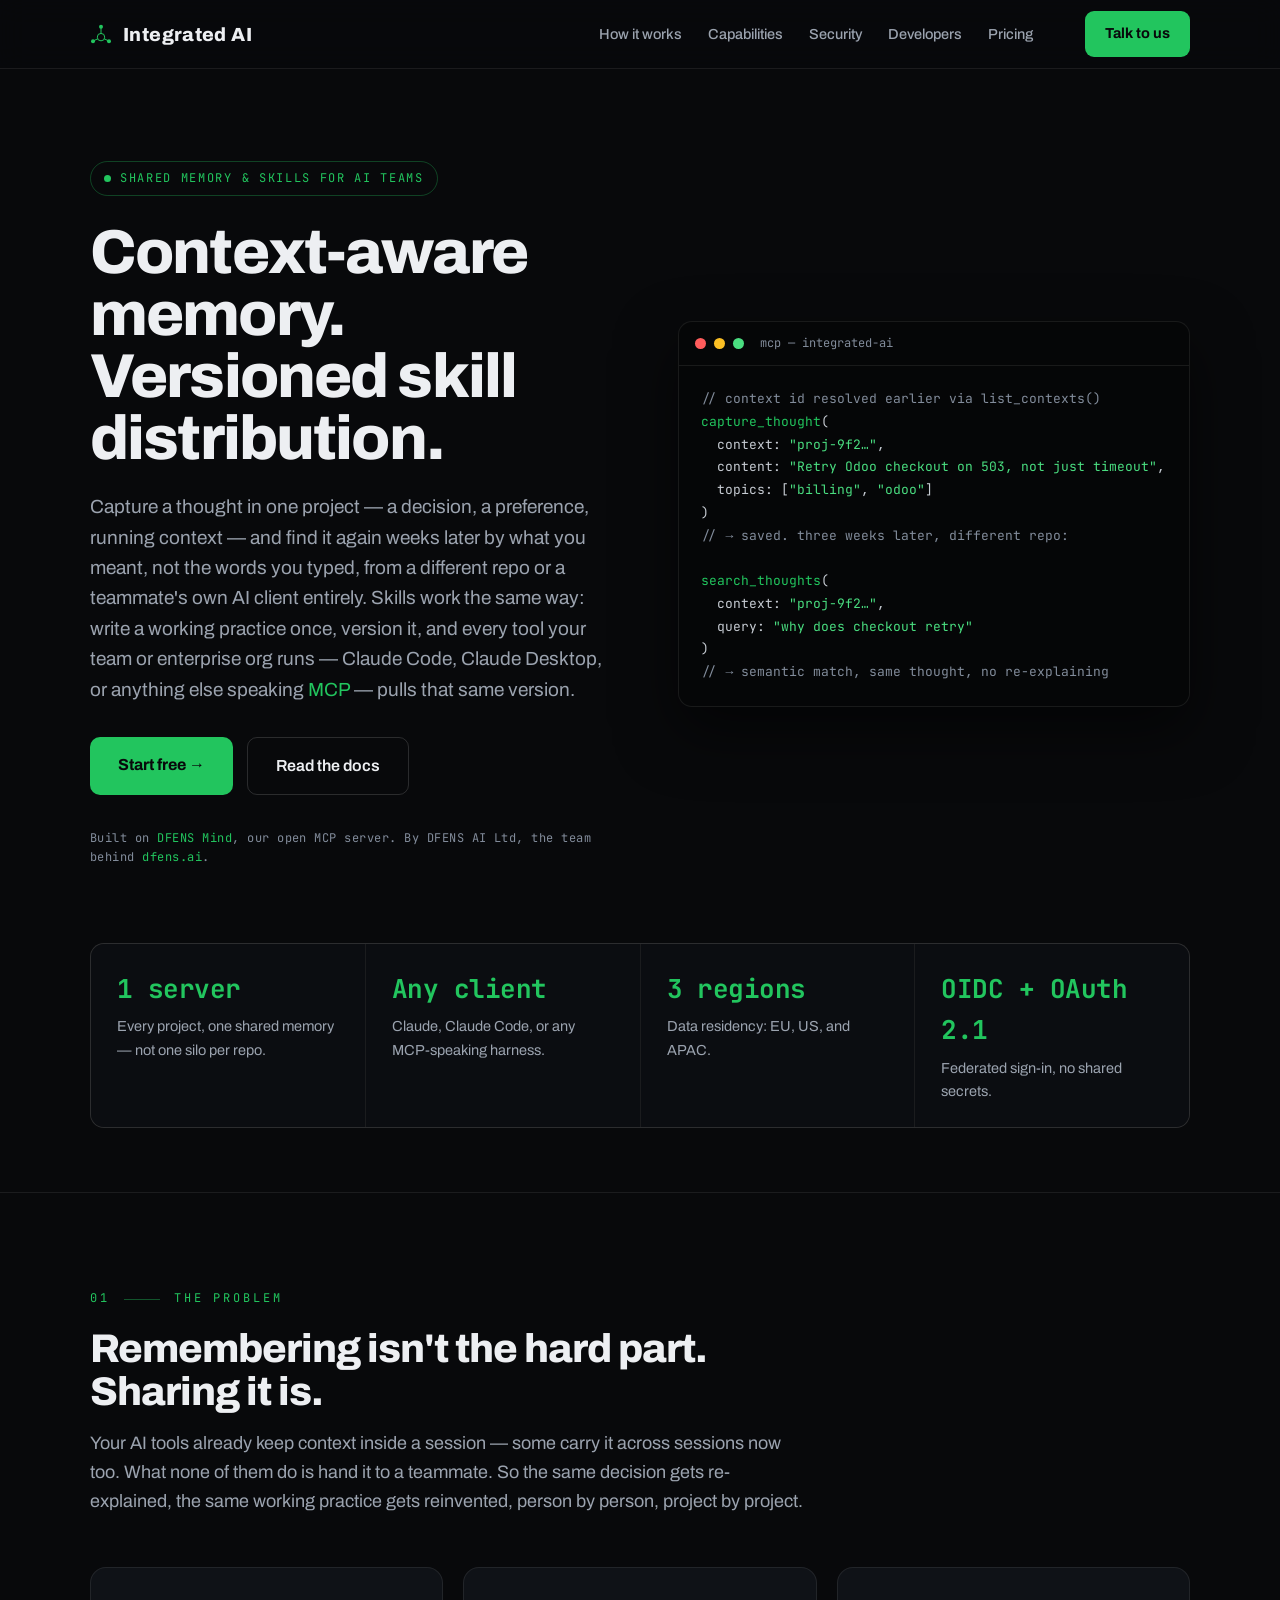
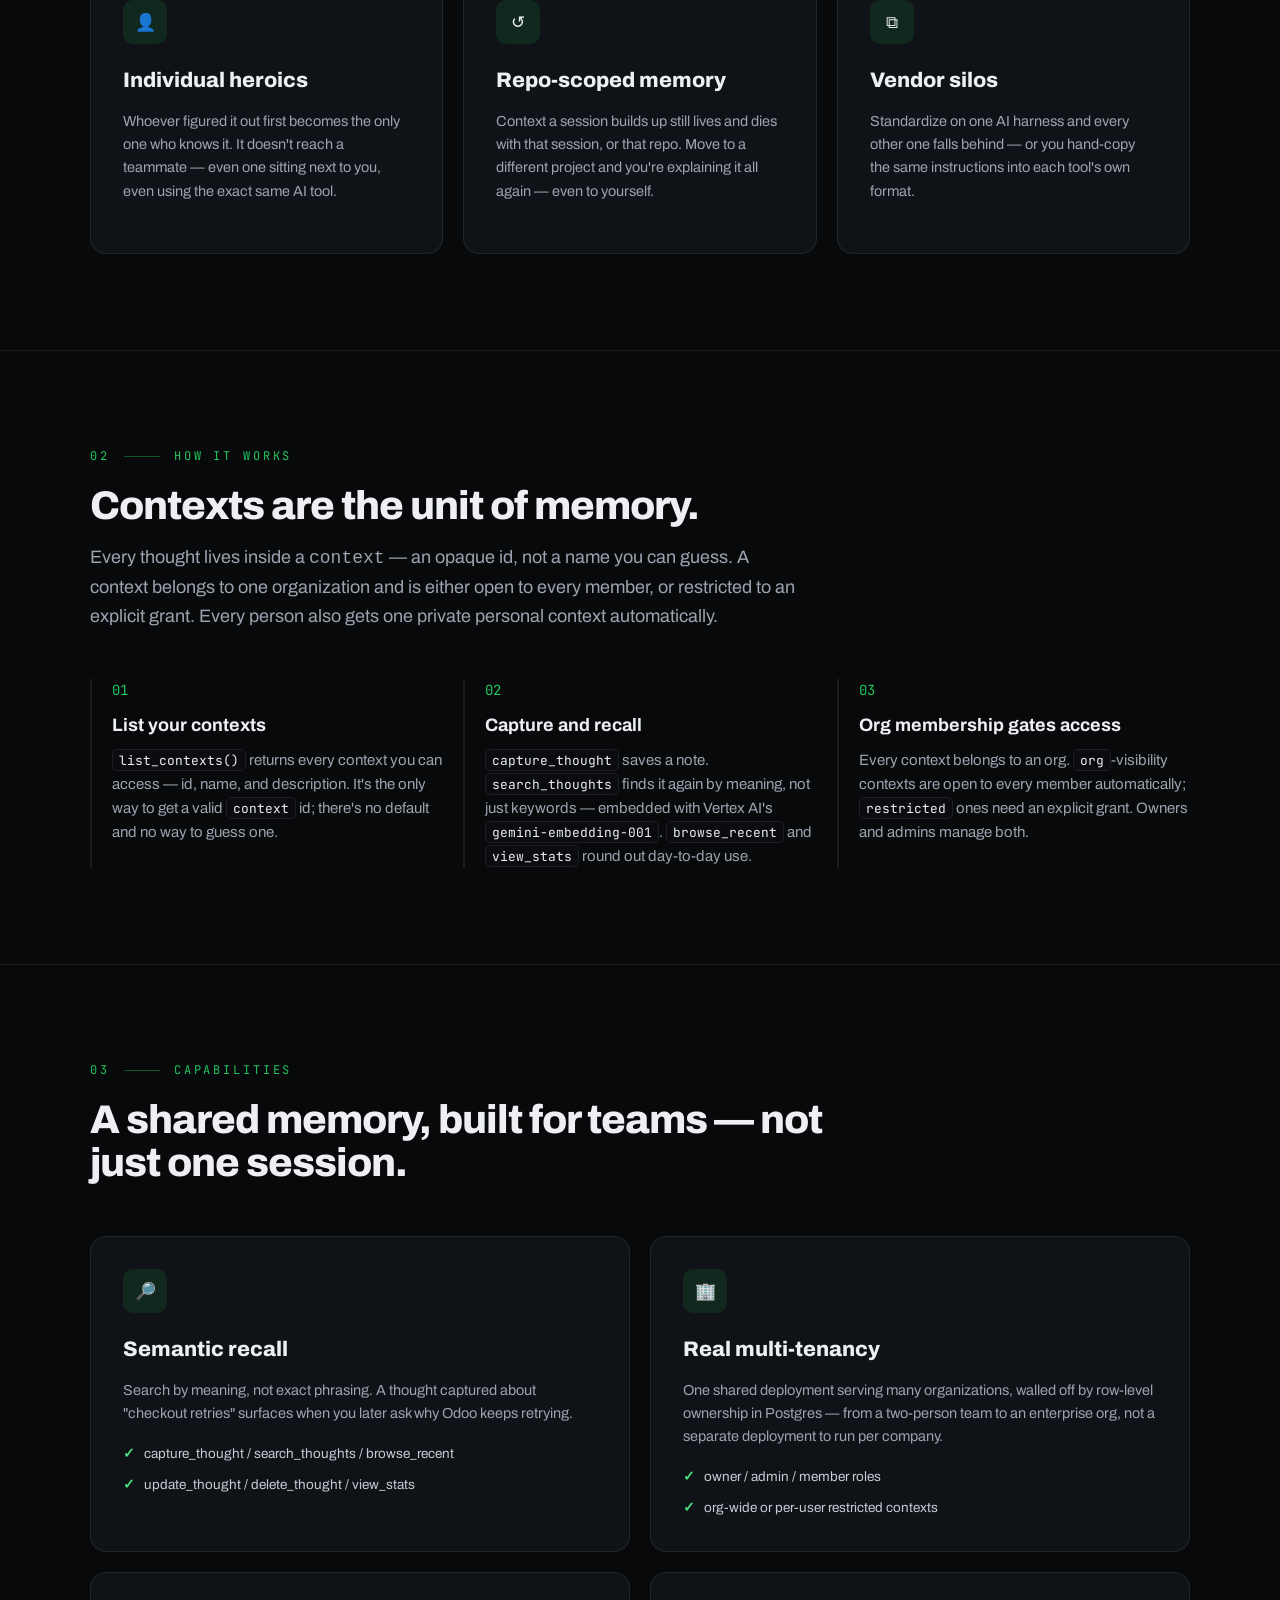
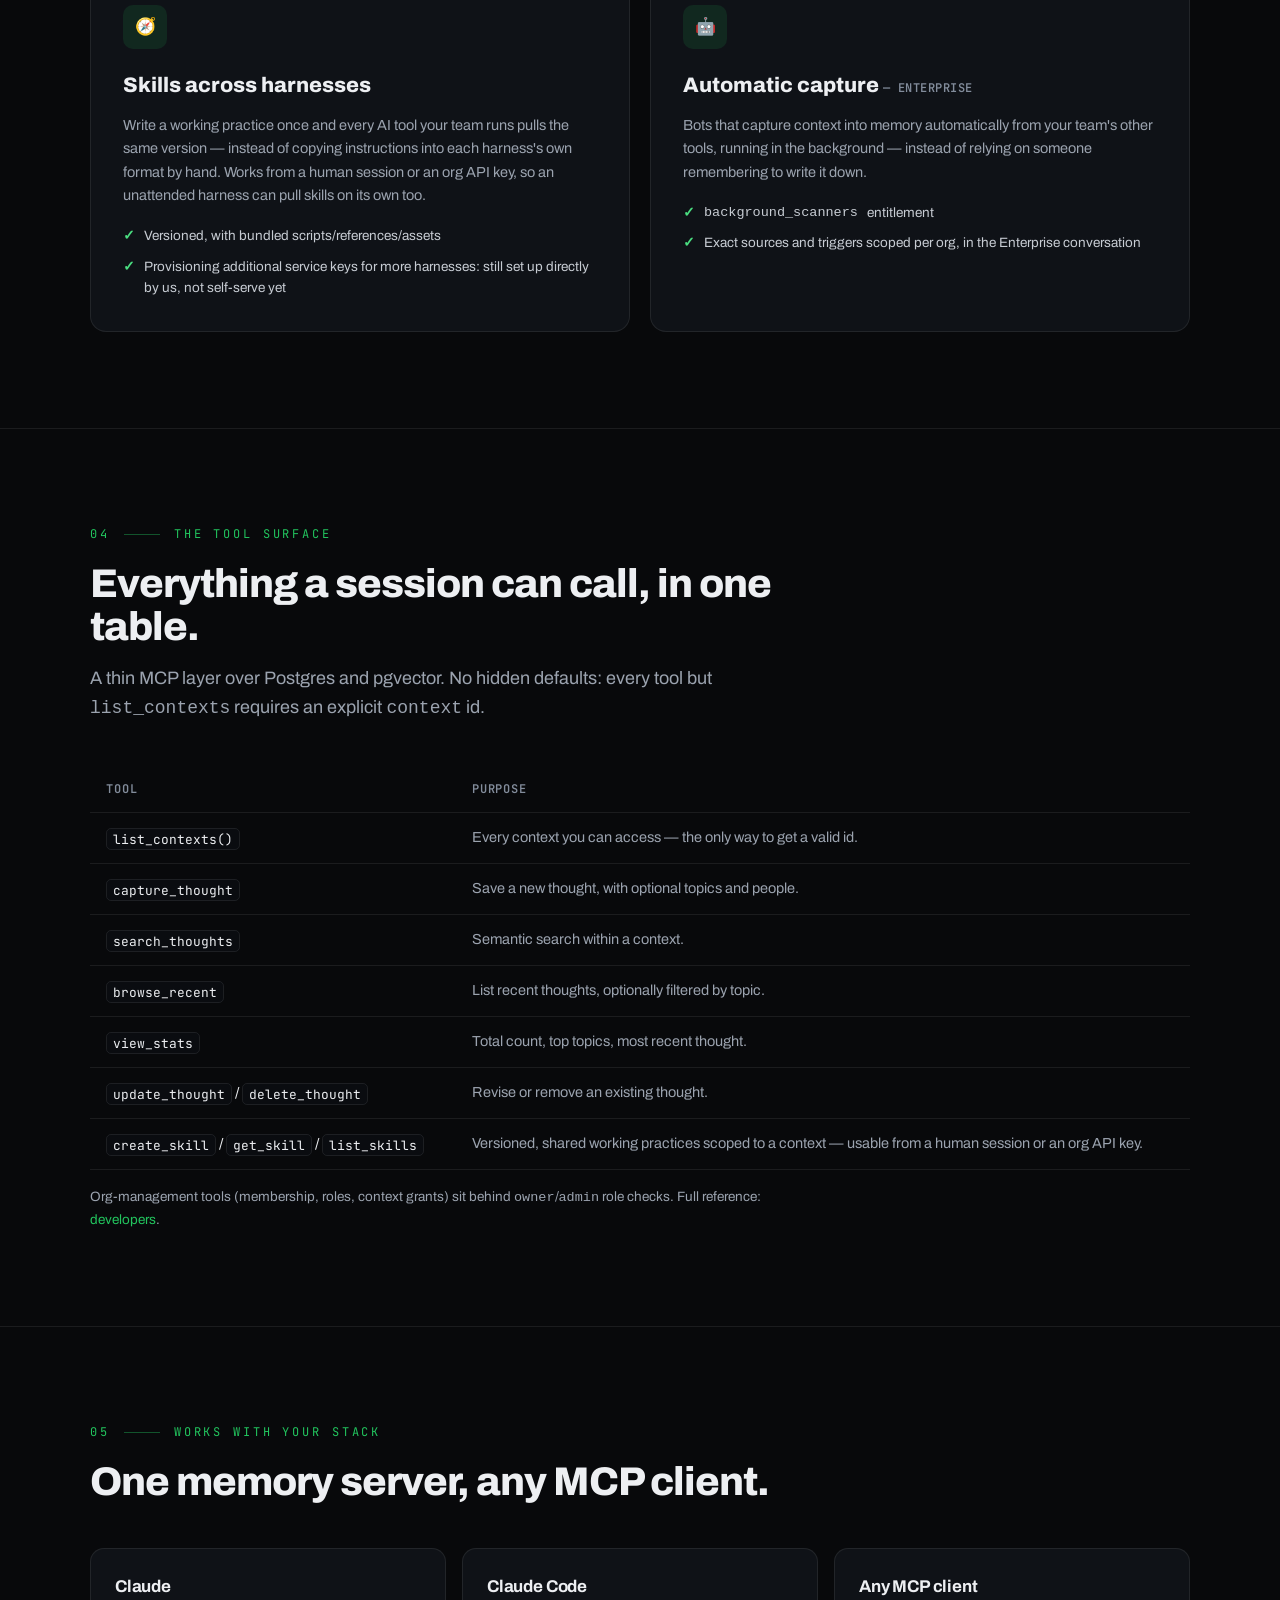
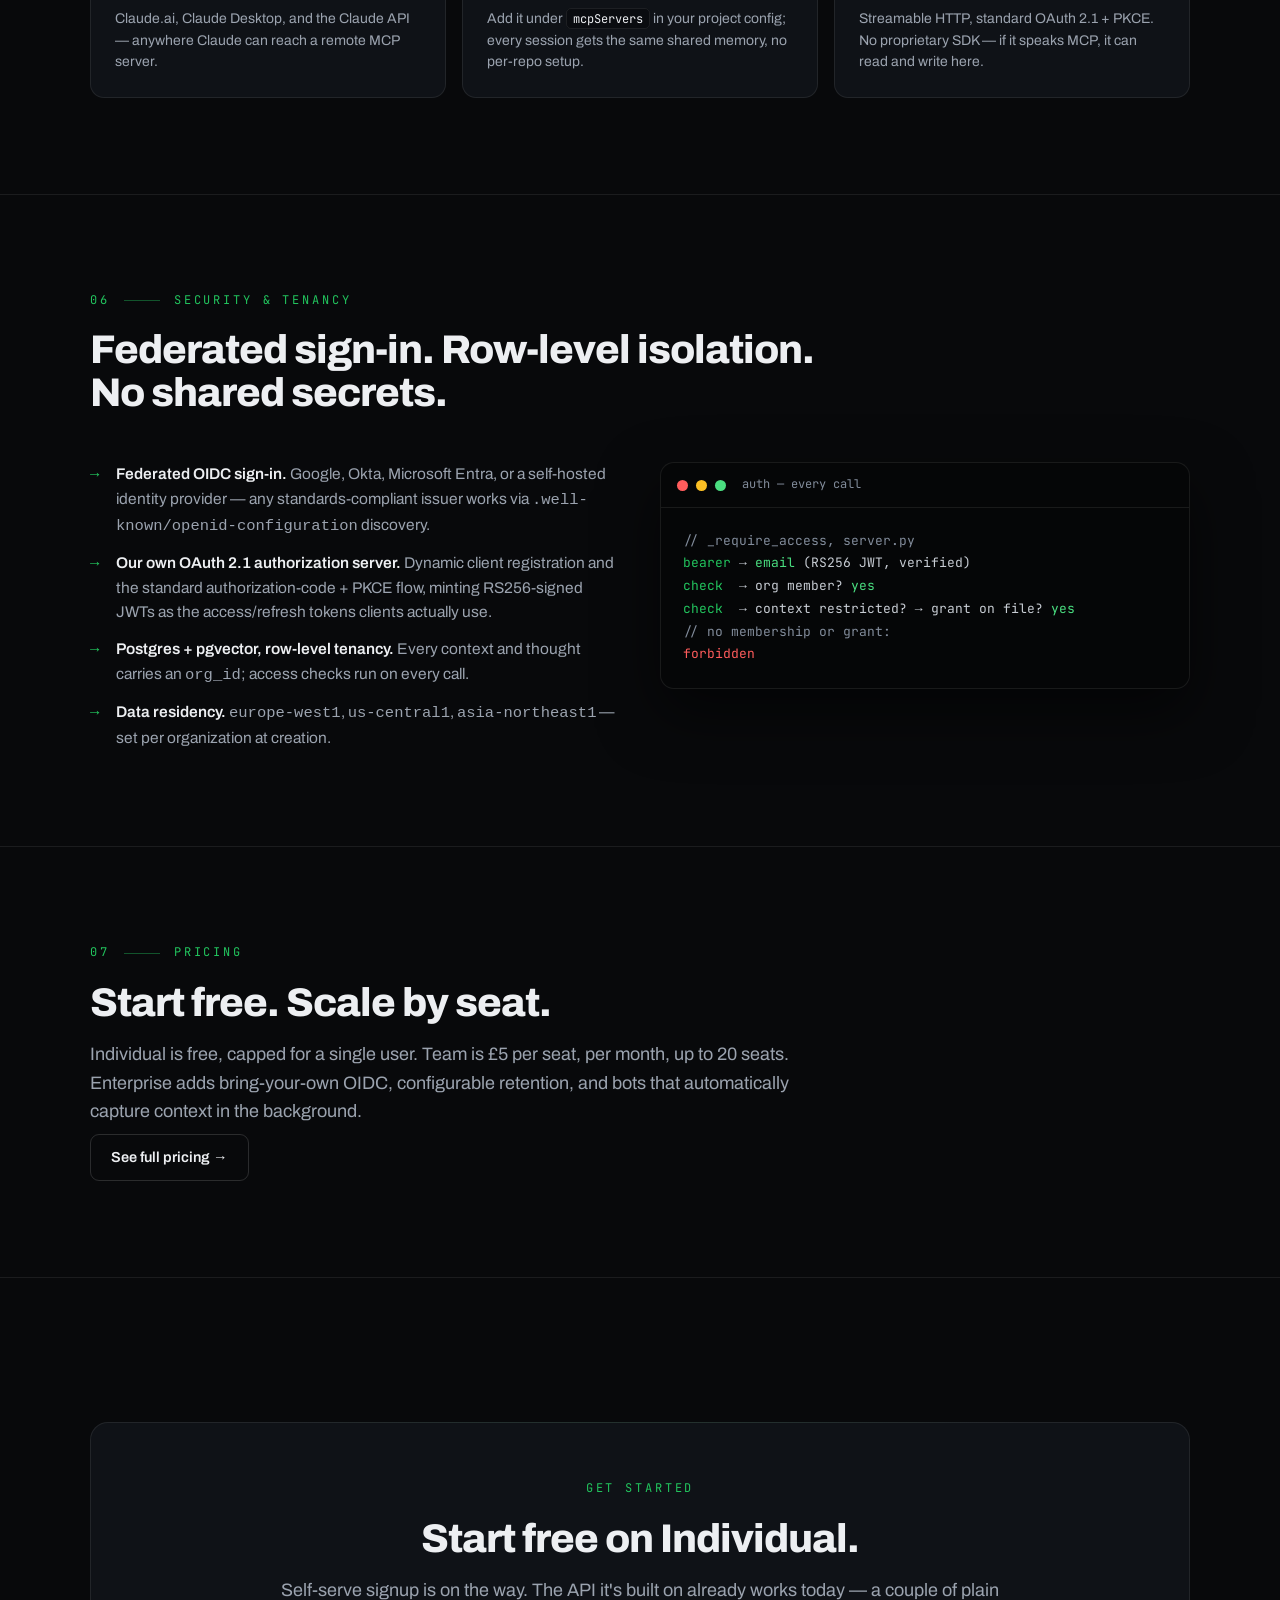
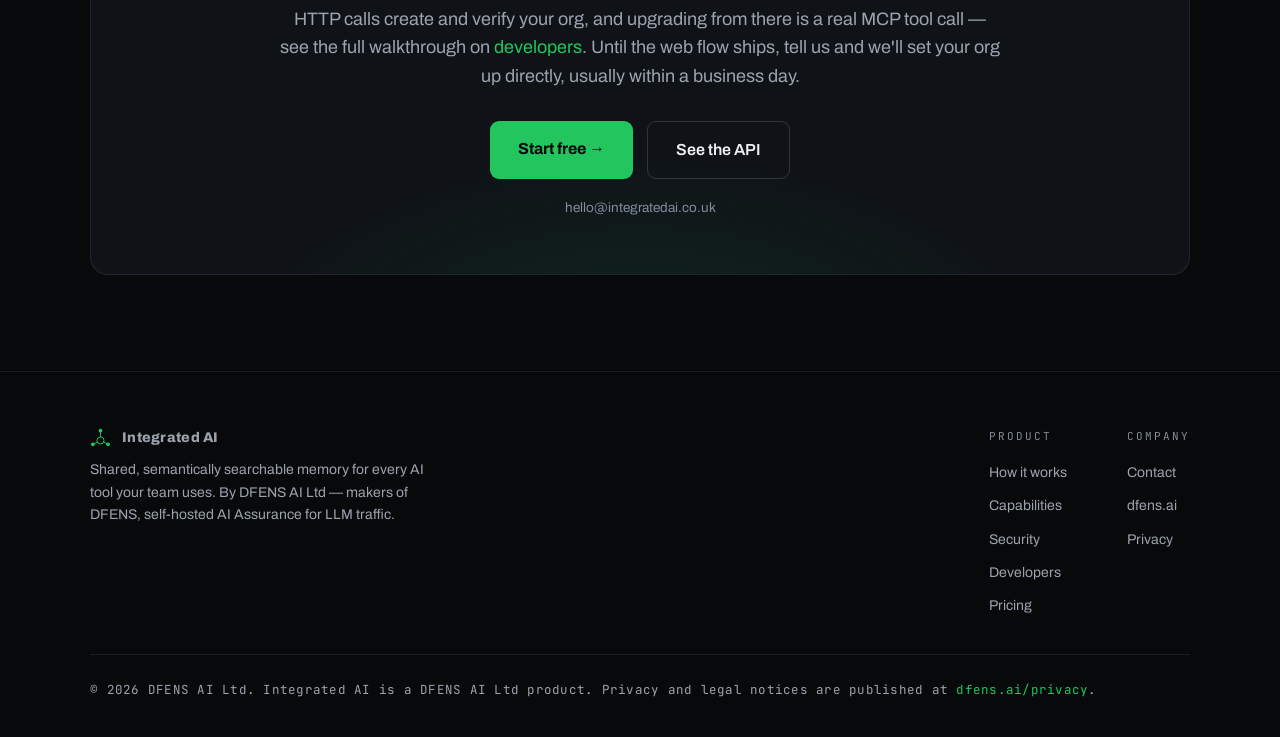
==== commit 4f80ccb3: "Rework signup CTAs to mirror dfensai-site's clean "Start free" pattern Replace the "Sign up via MCP"" ====
--- a/index.html
+++ b/index.html
@@ -63,7 +63,7 @@
         — pulls that same version.
       </p>
       <div class="cta-row">
-        <a class="btn" href="#access">Sign up via MCP →</a>
+        <a class="btn" href="#access">Start free →</a>
         <a class="btn ghost" href="/developers/">Read the docs</a>
       </div>
       <p class="note">Built on <a href="https://github.com/jamesletley-ps/dfens-mind" target="_blank" rel="noopener">DFENS Mind</a>, our open MCP server. By DFENS AI Ltd, the team behind <a href="https://dfens.ai">dfens.ai</a>.</p>
@@ -312,58 +312,17 @@
 <section id="access">
   <div class="wrap" data-reveal>
     <div class="access">
-      <div class="kicker">Sign up via MCP</div>
-      <h2>Create your organization straight from the terminal.</h2>
-      <p class="sub">There's no web signup form. Two HTTP calls create and verify your
-      org; everything after that — including upgrading your plan — is a real MCP
-      tool call.</p>
-
-      <div style="text-align:left; max-width:640px; margin:32px auto 0;">
-        <div class="term">
-          <div class="term-bar"><span></span><span></span><span></span><span class="t">bootstrap — plain HTTP, not MCP</span></div>
-          <pre><span class="c">// 1. Create your organization (free Individual plan by default)</span>
-<span class="k">curl</span> https://mcp.integratedai.co.uk/v1/organizations \
-  -d <span class="g">'{"name":"Acme Inc","contact_email":"you@acme.com"}'</span>
-<span class="c">// → {"org_id": "…", "status": "pending_verification"}</span>
-
-<span class="c">// 2. Check your email for a code, then verify</span>
-<span class="k">curl</span> https://mcp.integratedai.co.uk/v1/organizations/&lt;org_id&gt;/verify \
-  -d <span class="g">'{"code":"123456"}'</span>
-<span class="c">// → {"status": "active", "plan_id": "individual", "api_key": "sk_live_…"}</span></pre>
-        </div>
-
-        <p style="margin-top:24px;">Put that <code>api_key</code> into your MCP client
-        config as a bearer token, and you're live:</p>
-
-        <div class="term">
-          <div class="term-bar"><span></span><span></span><span></span><span class="t">~/.claude.json</span></div>
-          <pre>{
-  <span class="g">"mcpServers"</span>: {
-    <span class="g">"integrated-ai"</span>: {
-      <span class="g">"type"</span>: <span class="g">"http"</span>,
-      <span class="g">"url"</span>: <span class="g">"https://mcp.integratedai.co.uk/mcp"</span>,
-      <span class="g">"headers"</span>: { <span class="g">"Authorization"</span>: <span class="g">"Bearer &lt;api_key&gt;"</span> }
-    }
-  }
-}</pre>
-        </div>
-
-        <p style="margin-top:24px;"><code>capture_thought</code> and
-        <code>search_thoughts</code> work immediately on the free plan. Ready for a
-        team? <code>start_checkout(org_id, plan_id)</code> is a real MCP tool call —
-        it returns a hosted checkout link, and card details never touch us
-        directly.</p>
-
-        <div class="note-box warn" style="margin-top:24px;">
-          <span class="nb-label">Placeholder hostname</span>
-          <p><code>mcp.integratedai.co.uk</code> isn't provisioned yet — this page
-          ships ahead of the live server. See <a href="/developers/">developers</a>
-          for the current state, or use the contact path below.</p>
-        </div>
-      </div>
+      <div class="kicker">Get started</div>
+      <h2>Start free on Individual.</h2>
+      <p class="sub">Self-serve signup is on the way. The API it's built on already
+      works today — a couple of plain HTTP calls create and verify your org, and
+      upgrading from there is a real MCP tool call — see the full walkthrough on
+      <a href="/developers/#setup">developers</a>. Until the web flow ships, tell
+      us and we'll set your org up directly, usually within a business day.</p>
 
       <div class="cta-row">
-        <a class="btn ghost" href="/contact/">Prefer we set it up? Talk to us</a>
+        <a class="btn" href="/contact/">Start free →</a>
+        <a class="btn ghost" href="/developers/#setup">See the API</a>
       </div>
       <p class="fine">hello@integratedai.co.uk</p>
     </div>
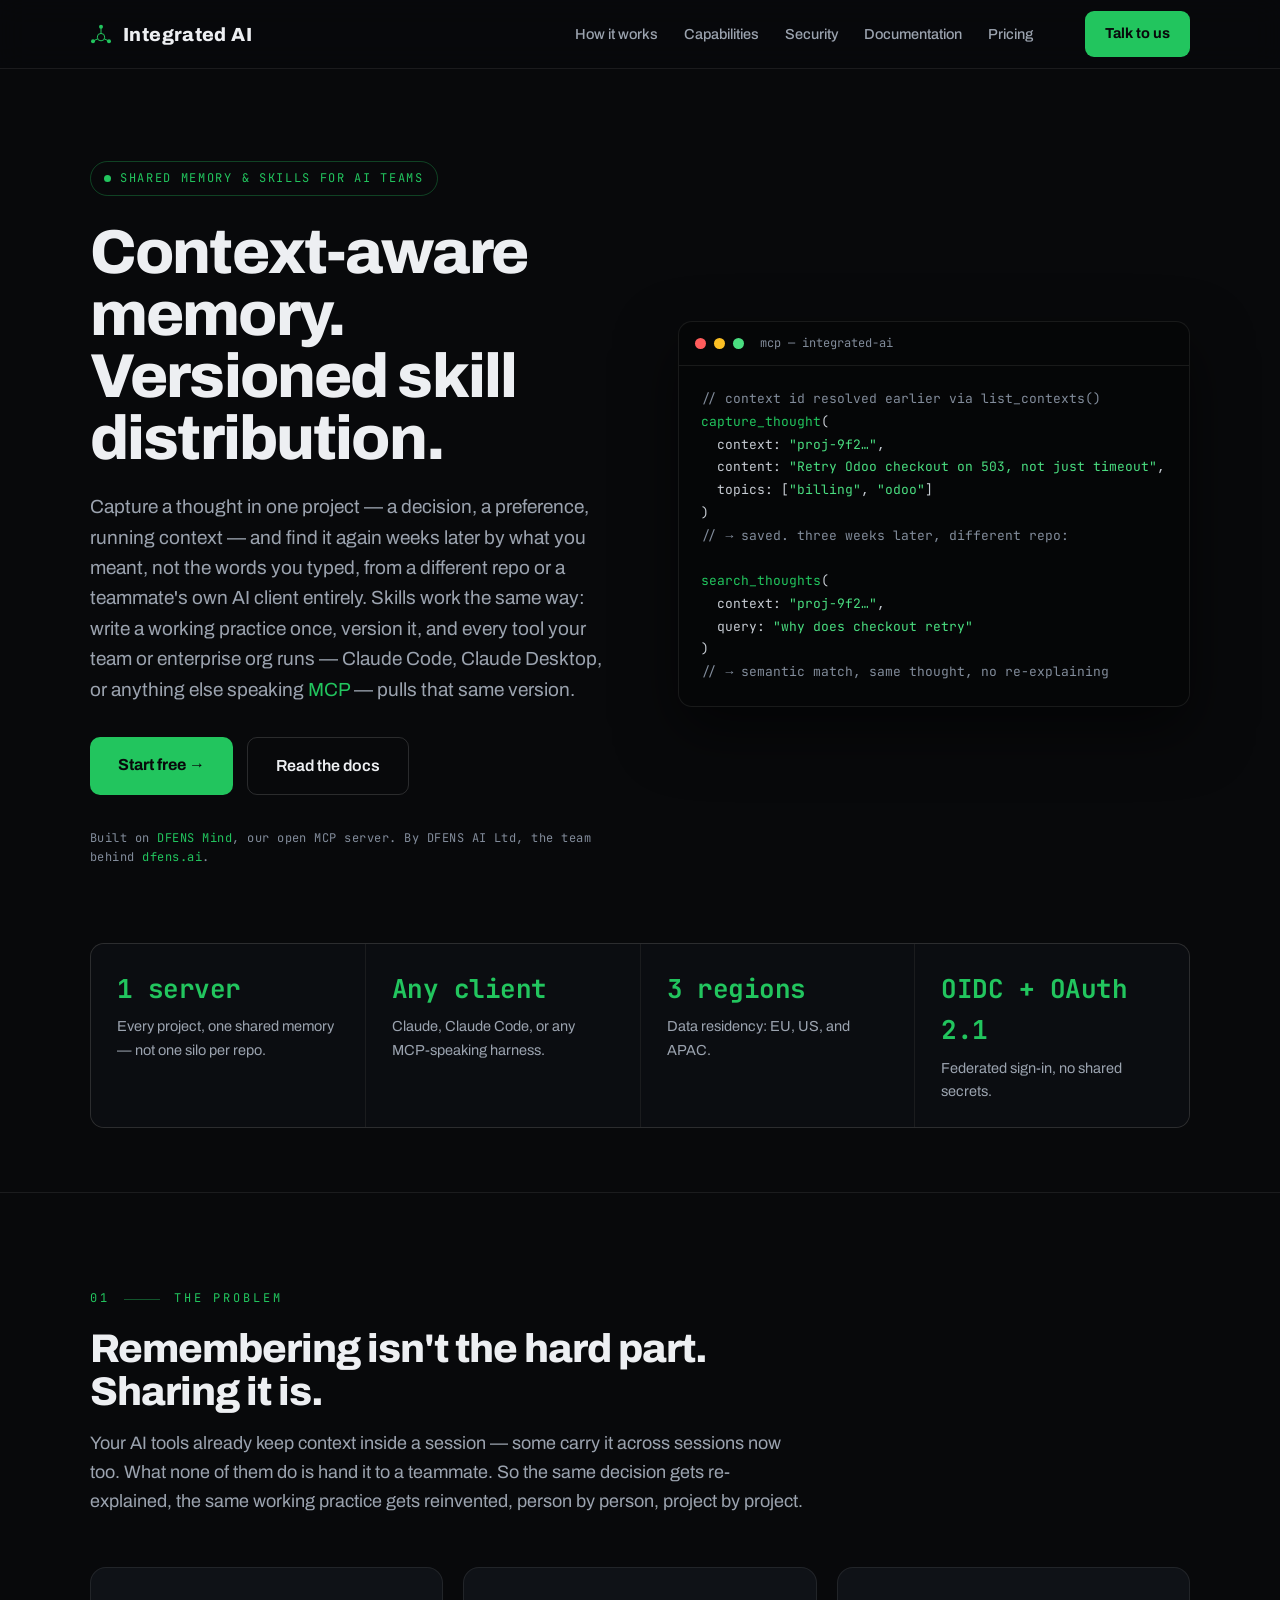
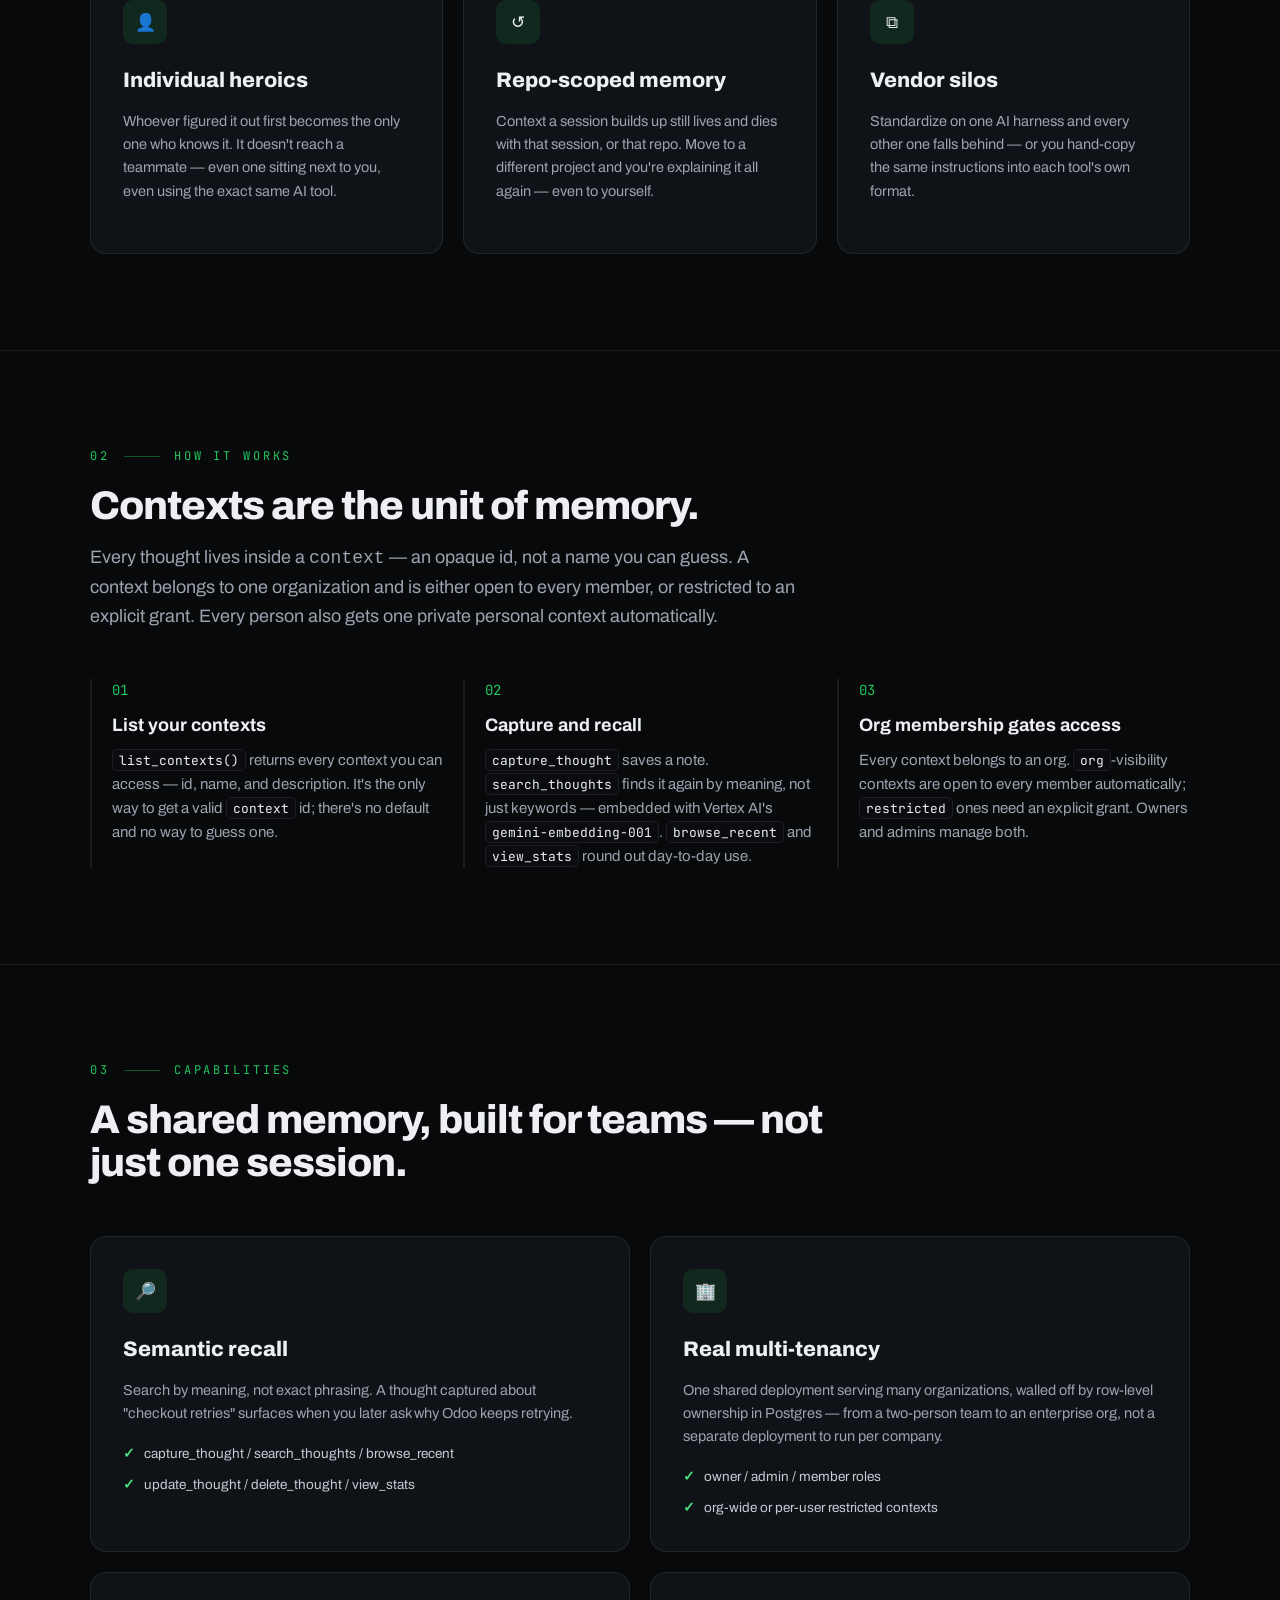
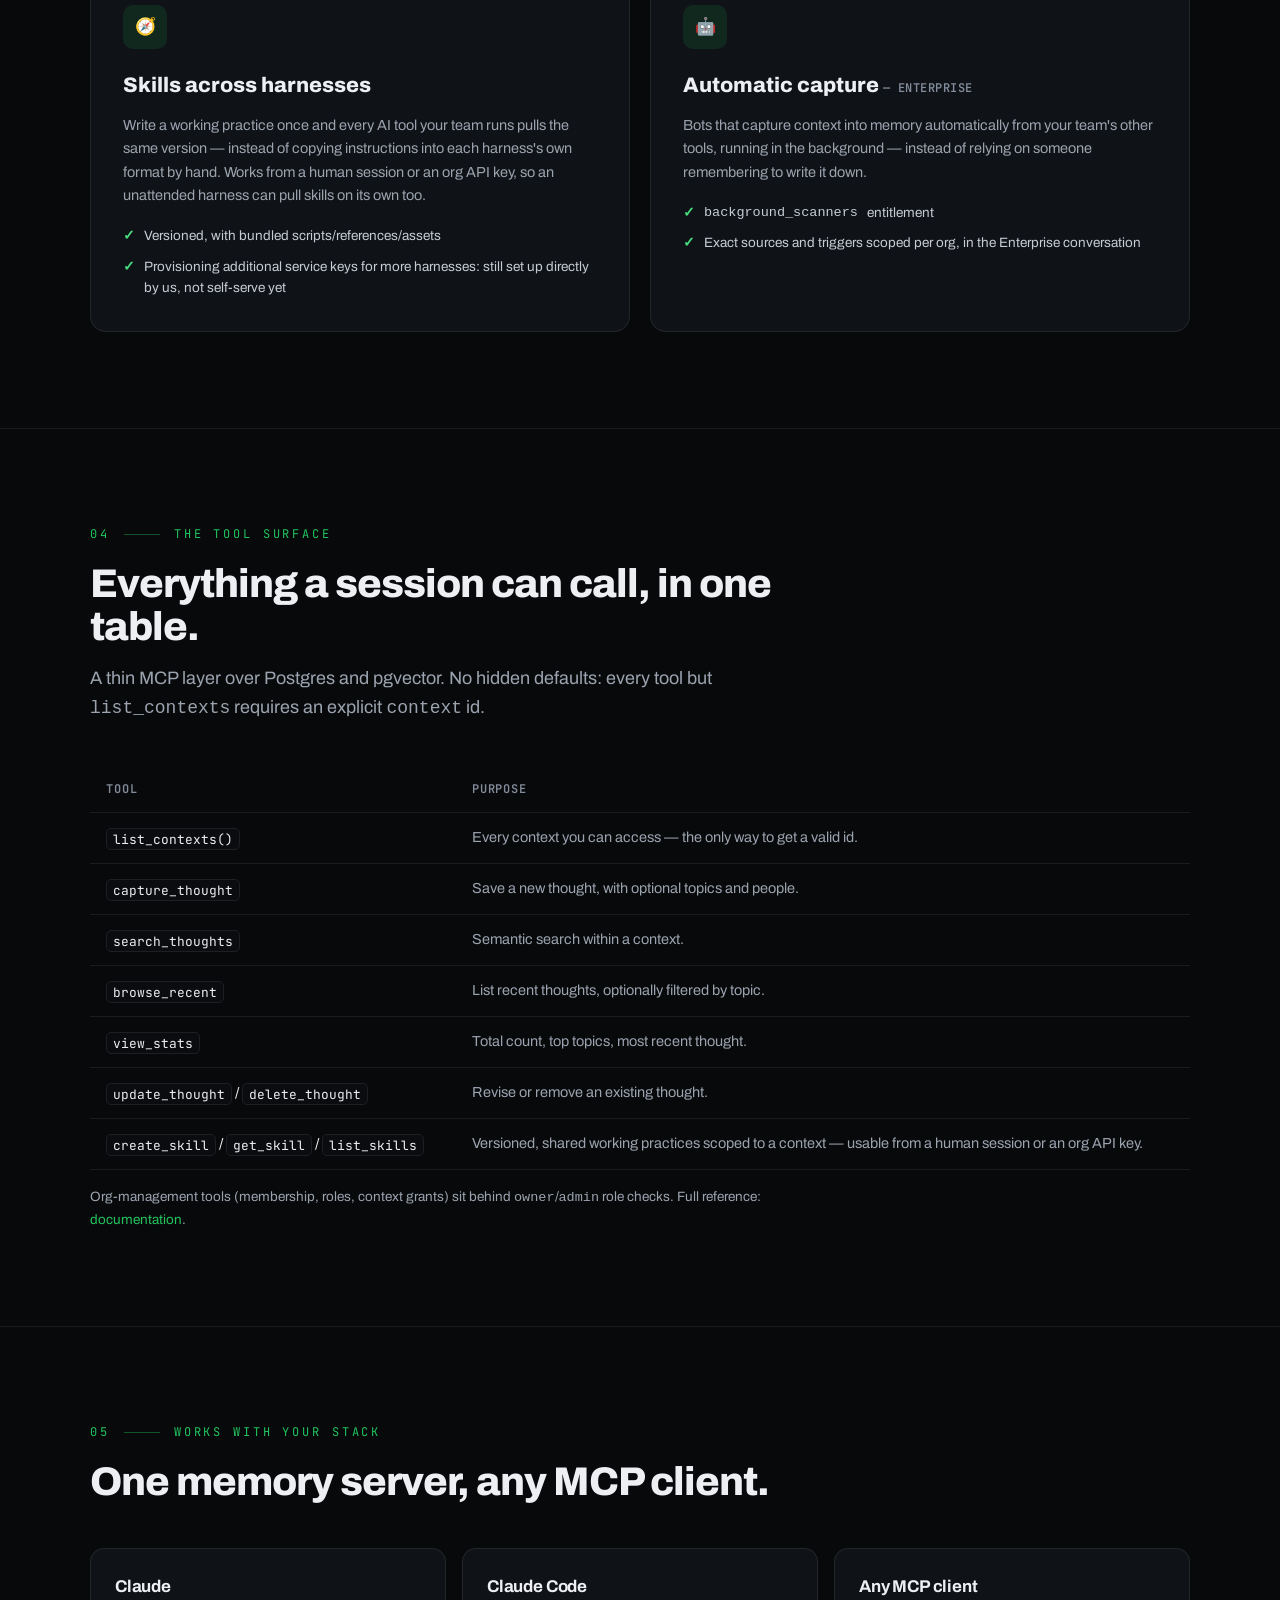
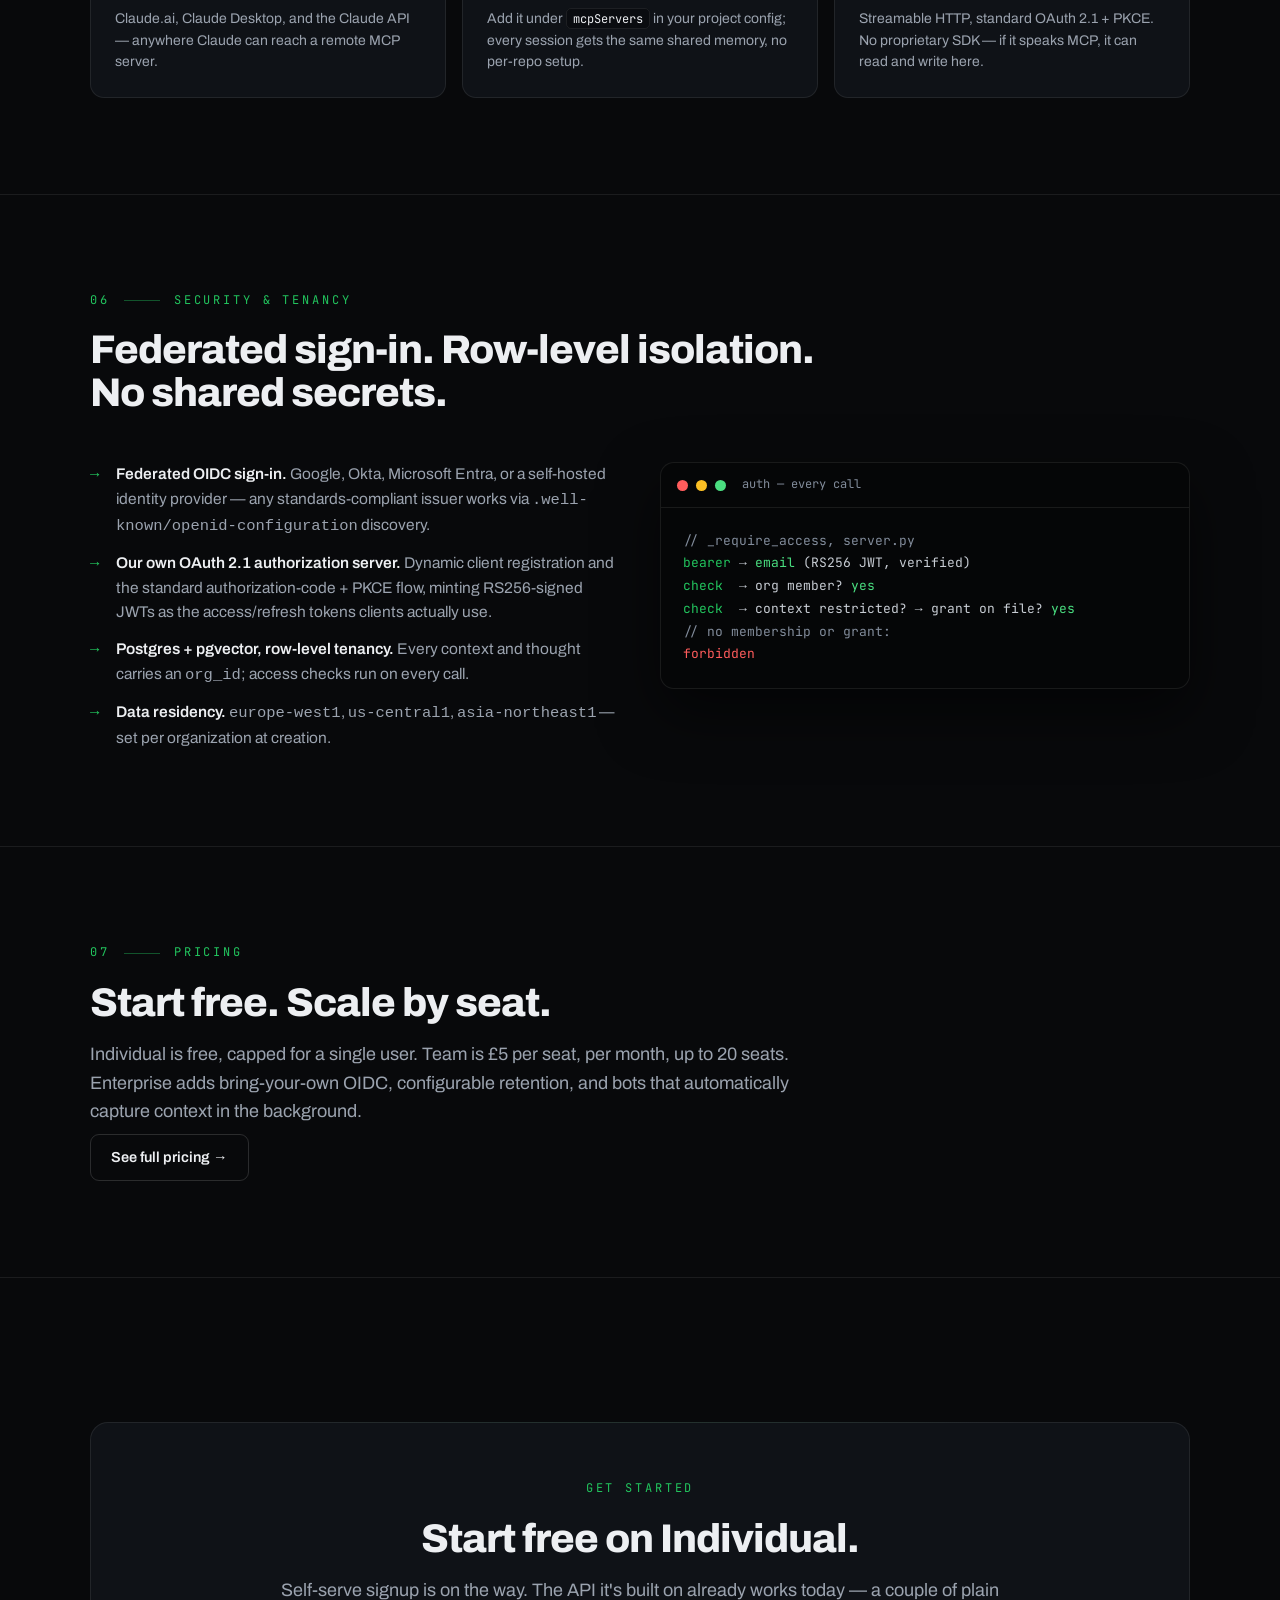
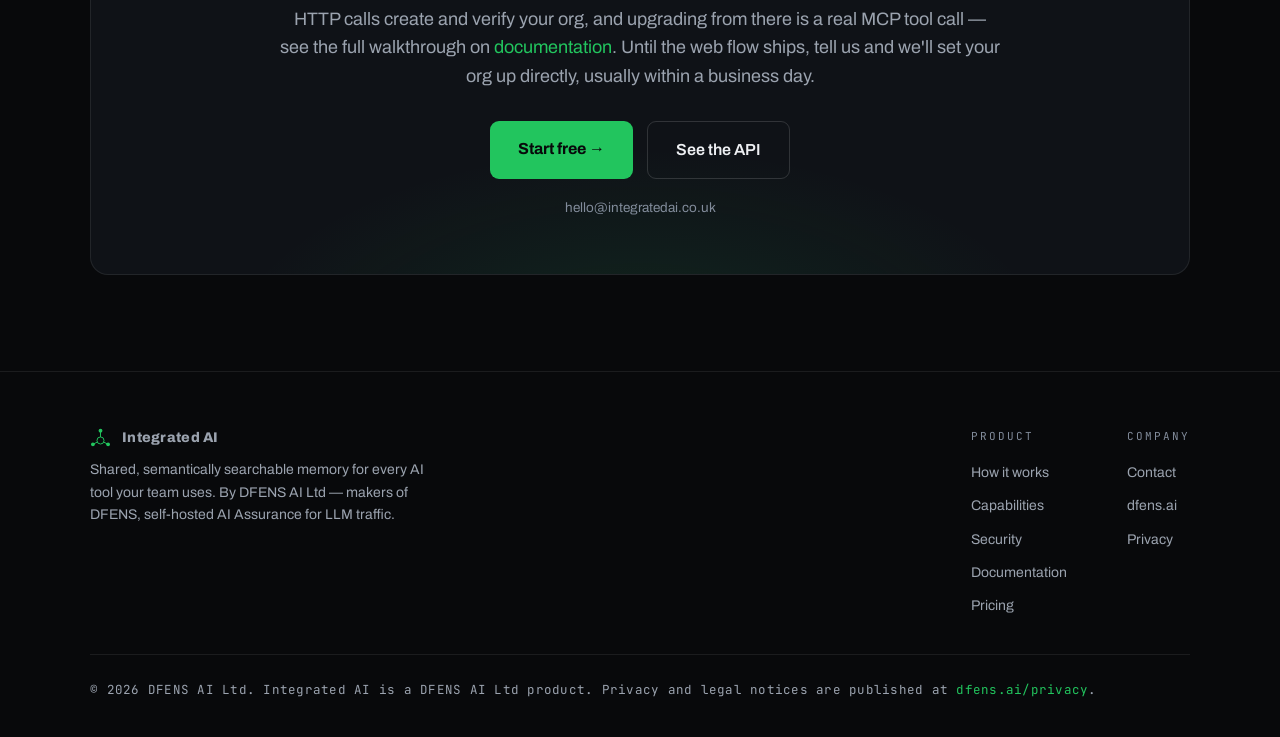
==== commit 2120672b: "Rename Developers to Documentation, fix sidebar rendering, expand tools table - Move /developers/ to" ====
--- a/index.html
+++ b/index.html
@@ -23,7 +23,7 @@
         <li class="hide-m"><a href="#how">How it works</a></li>
         <li class="hide-m"><a href="#capabilities">Capabilities</a></li>
         <li class="hide-m"><a href="#security">Security</a></li>
-        <li class="hide-m"><a href="/developers/">Developers</a></li>
+        <li class="hide-m"><a href="/documentation/">Documentation</a></li>
         <li class="hide-m"><a href="/pricing/">Pricing</a></li>
         <li>
           <details class="nav-more">
@@ -33,7 +33,7 @@
               <a href="#capabilities">Capabilities</a>
               <a href="#tools">Tools</a>
               <a href="#security">Security</a>
-              <a href="/developers/">Developers</a>
+              <a href="/documentation/">Documentation</a>
               <a href="/pricing/">Pricing</a>
               <a href="/contact/">Contact</a>
             </div>
@@ -64,7 +64,7 @@
       </p>
       <div class="cta-row">
         <a class="btn" href="#access">Start free →</a>
-        <a class="btn ghost" href="/developers/">Read the docs</a>
+        <a class="btn ghost" href="/documentation/">Read the docs</a>
       </div>
       <p class="note">Built on <a href="https://github.com/jamesletley-ps/dfens-mind" target="_blank" rel="noopener">DFENS Mind</a>, our open MCP server. By DFENS AI Ltd, the team behind <a href="https://dfens.ai">dfens.ai</a>.</p>
     </div>
@@ -240,7 +240,7 @@
       </table>
     </div>
     <p class="tbl-note">Org-management tools (membership, roles, context grants) sit behind
-    <code>owner</code>/<code>admin</code> role checks. Full reference: <a href="/developers/">developers</a>.</p>
+    <code>owner</code>/<code>admin</code> role checks. Full reference: <a href="/documentation/">documentation</a>.</p>
   </div>
 </section>
 
@@ -317,12 +317,12 @@
       <p class="sub">Self-serve signup is on the way. The API it's built on already
       works today — a couple of plain HTTP calls create and verify your org, and
       upgrading from there is a real MCP tool call — see the full walkthrough on
-      <a href="/developers/#setup">developers</a>. Until the web flow ships, tell
+      <a href="/documentation/#setup">documentation</a>. Until the web flow ships, tell
       us and we'll set your org up directly, usually within a business day.</p>
 
       <div class="cta-row">
         <a class="btn" href="/contact/">Start free →</a>
-        <a class="btn ghost" href="/developers/#setup">See the API</a>
+        <a class="btn ghost" href="/documentation/#setup">See the API</a>
       </div>
       <p class="fine">hello@integratedai.co.uk</p>
     </div>
@@ -350,7 +350,7 @@
             <li><a href="#how">How it works</a></li>
             <li><a href="#capabilities">Capabilities</a></li>
             <li><a href="#security">Security</a></li>
-            <li><a href="/developers/">Developers</a></li>
+            <li><a href="/documentation/">Documentation</a></li>
             <li><a href="/pricing/">Pricing</a></li>
           </ul>
         </div>
--- a/assets/style.css
+++ b/assets/style.css
@@ -489,13 +489,13 @@
 }
 
 /* ============================================================
-   Developer documentation (/developers/*)
+   Documentation (/documentation/*)
    ============================================================ */
 .docs {
   display: grid; grid-template-columns: 240px minmax(0, 1fr); gap: 56px;
   max-width: var(--max); margin: 0 auto; padding: 56px 40px 96px; align-items: start;
 }
-.docs-nav { position: sticky; top: 92px; font-size: 14.5px; }
+.docs-nav { display: block; position: sticky; top: 92px; font-size: 14.5px; }
 .docs-nav .docs-nav-h { font-family: var(--mono); font-size: 11px; text-transform: uppercase; letter-spacing: 0.16em; color: var(--muted); margin: 22px 0 12px; }
 .docs-nav .docs-nav-h:first-child { margin-top: 0; }
 .docs-nav ul { list-style: none; display: grid; gap: 3px; }
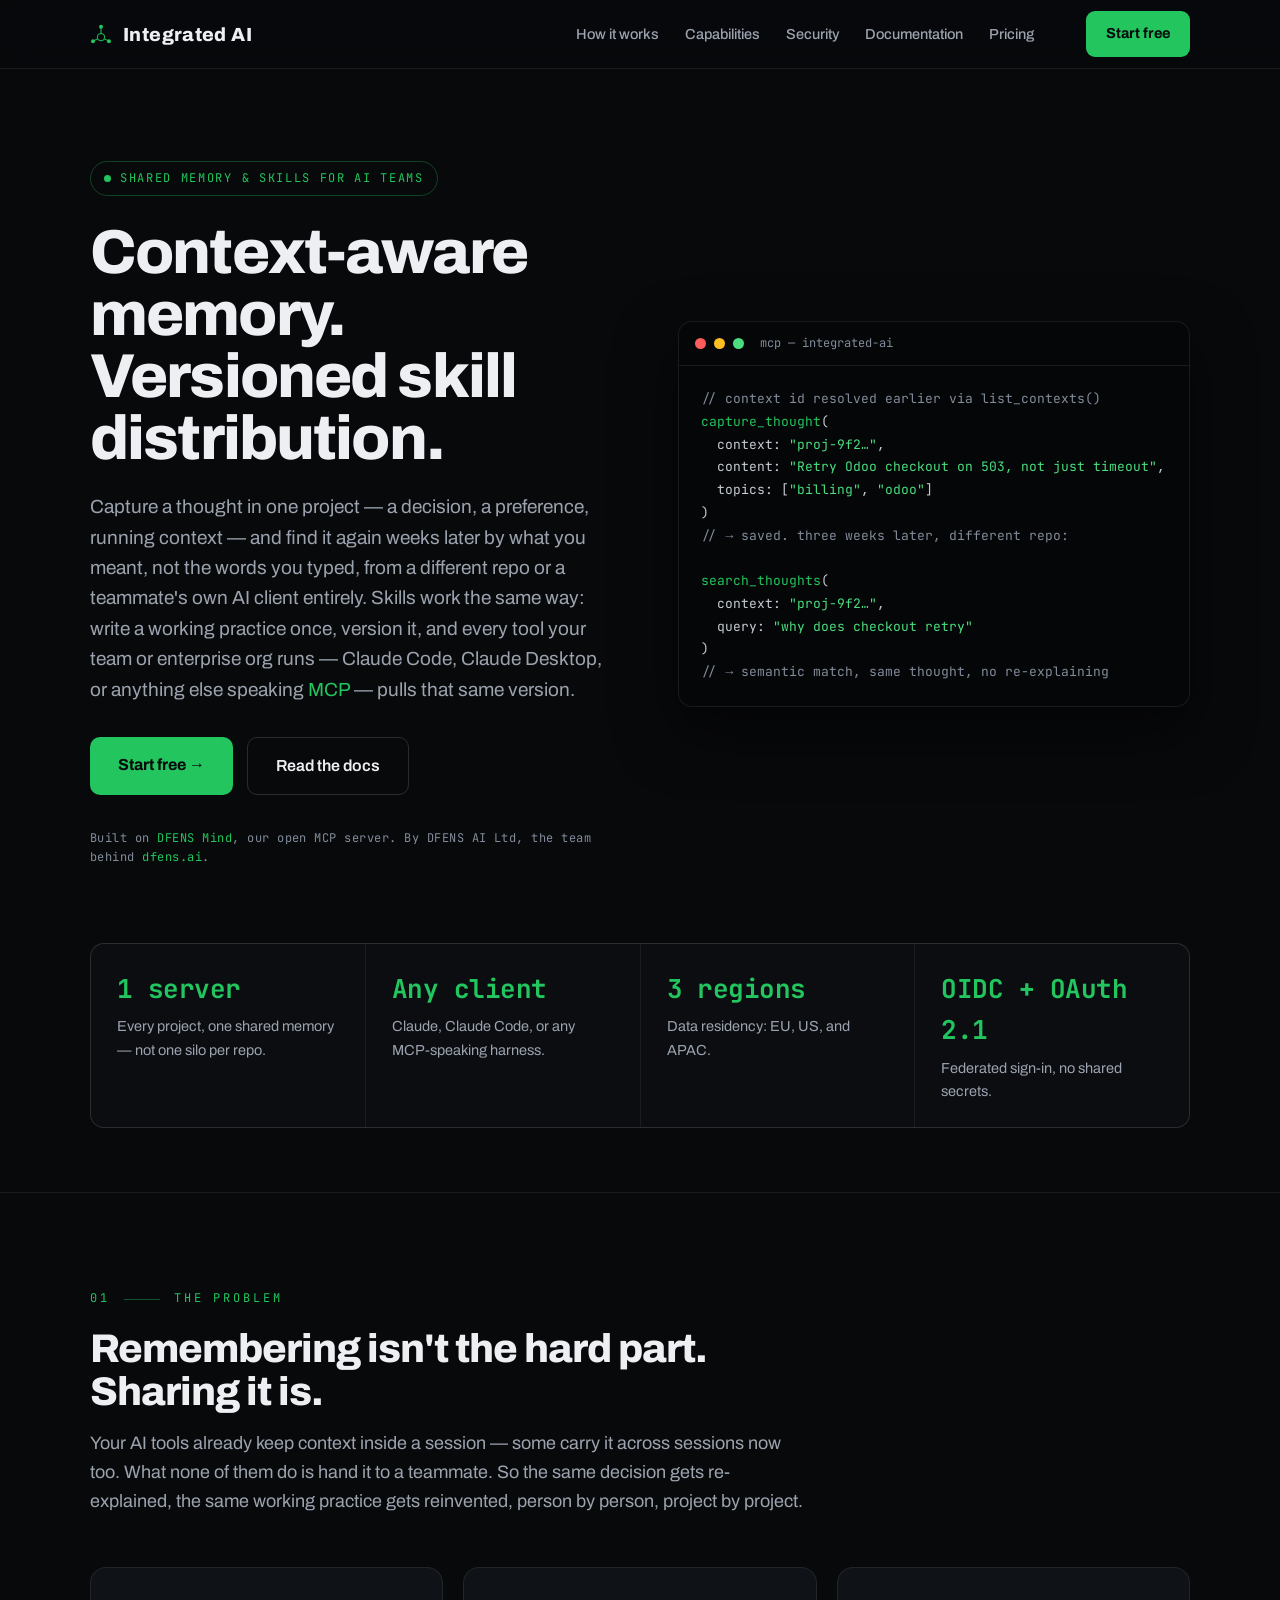
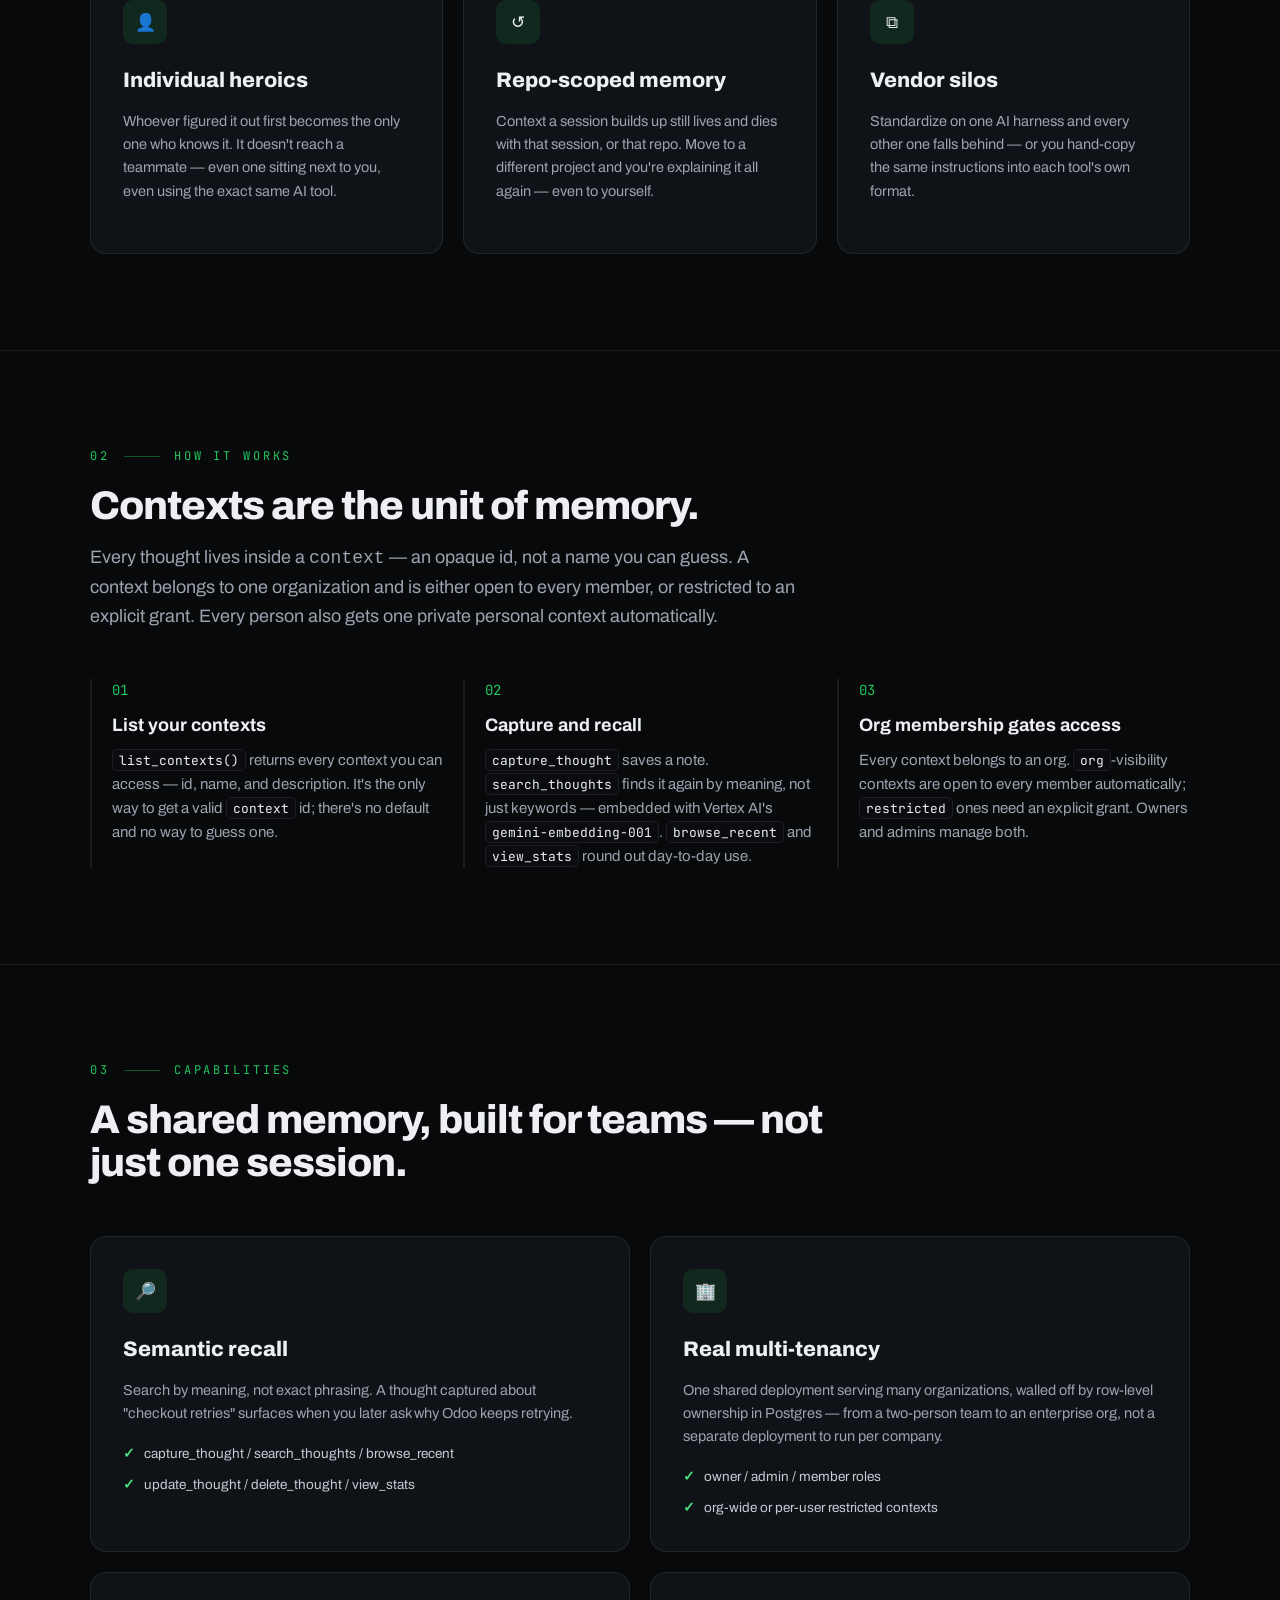
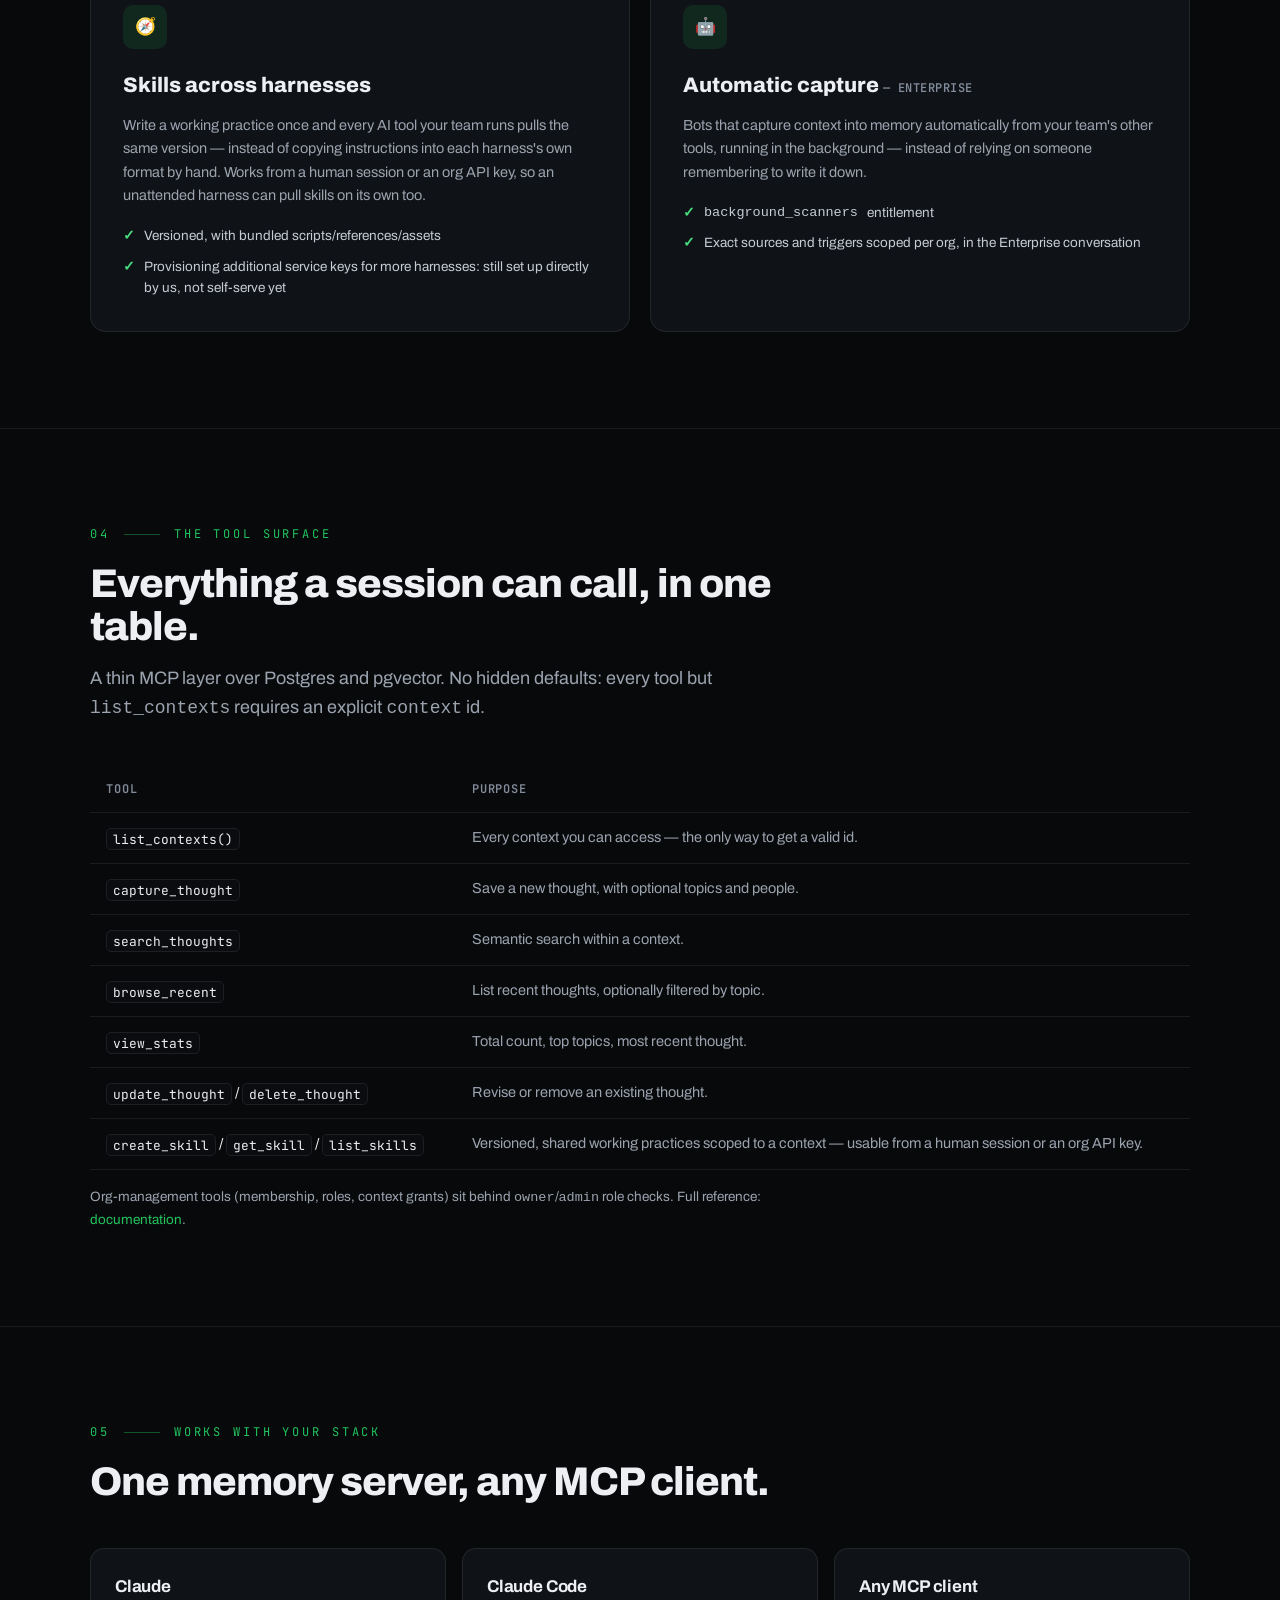
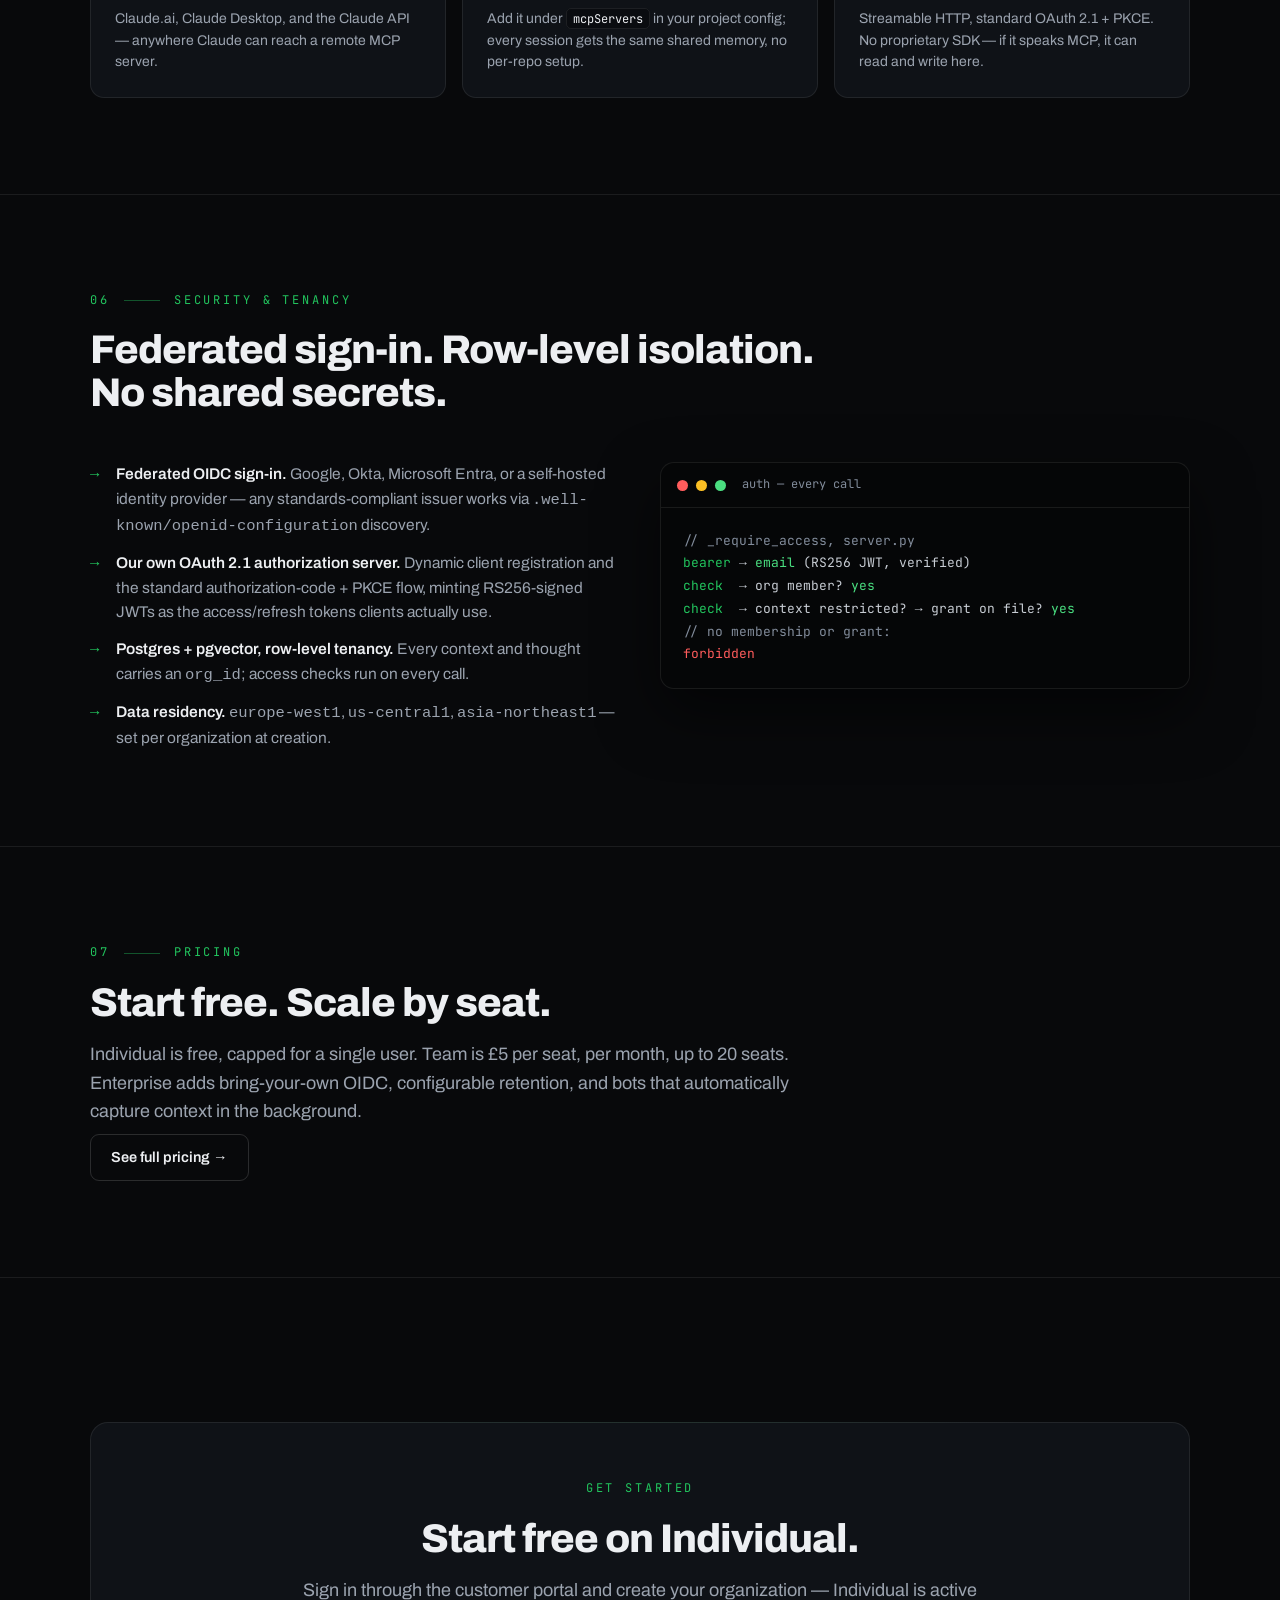
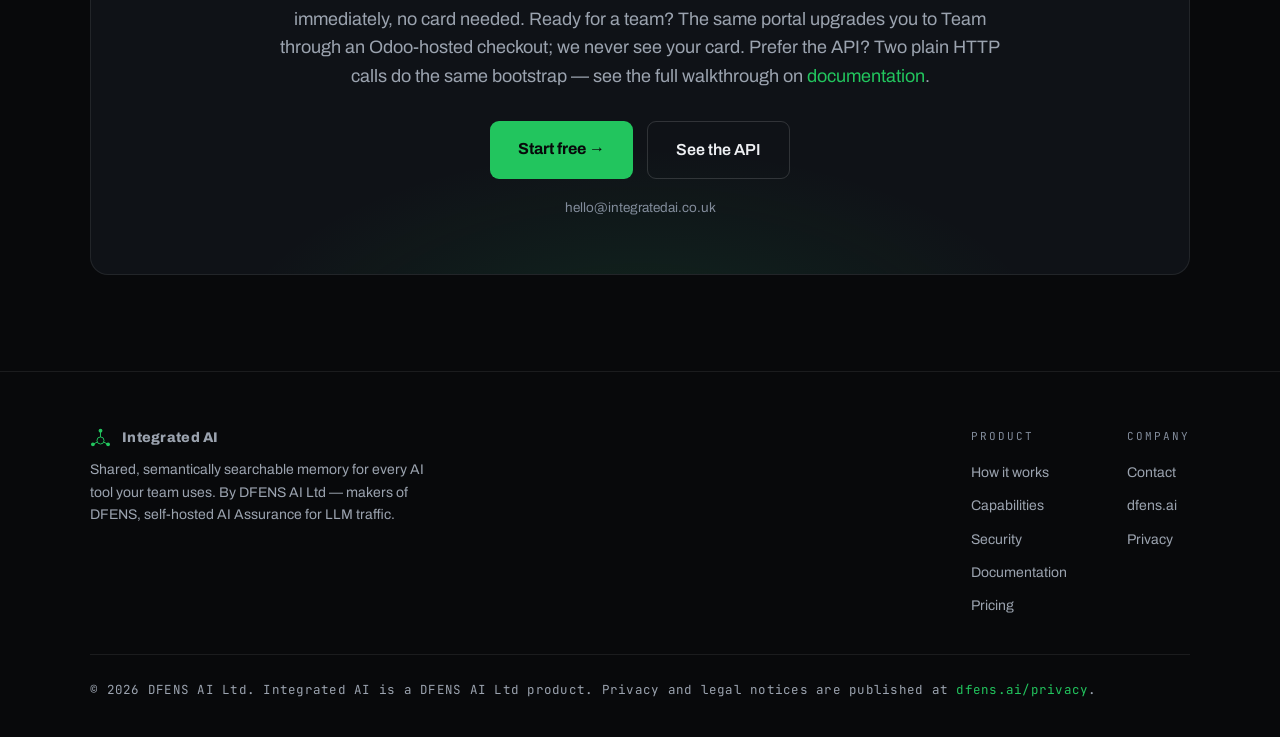
==== commit 97a0e441: "Wire signup CTAs to the live customer portal for online purchasing The Odoo-hosted checkout and cust" ====
--- a/index.html
+++ b/index.html
@@ -39,7 +39,7 @@
             </div>
           </details>
         </li>
-        <li><a class="btn" href="/contact/"><span class="cta-full">Talk to us</span><span class="cta-short">Talk</span></a></li>
+        <li><a class="btn" href="https://mind-api.dfens.ai/portal/onboarding"><span class="cta-full">Start free</span><span class="cta-short">Sign up</span></a></li>
       </ul>
     </nav>
   </div>
@@ -314,14 +314,14 @@
     <div class="access">
       <div class="kicker">Get started</div>
       <h2>Start free on Individual.</h2>
-      <p class="sub">Self-serve signup is on the way. The API it's built on already
-      works today — a couple of plain HTTP calls create and verify your org, and
-      upgrading from there is a real MCP tool call — see the full walkthrough on
-      <a href="/documentation/#setup">documentation</a>. Until the web flow ships, tell
-      us and we'll set your org up directly, usually within a business day.</p>
+      <p class="sub">Sign in through the customer portal and create your organization —
+      Individual is active immediately, no card needed. Ready for a team? The
+      same portal upgrades you to Team through an Odoo-hosted checkout; we never
+      see your card. Prefer the API? Two plain HTTP calls do the same bootstrap
+      — see the full walkthrough on <a href="/documentation/#setup">documentation</a>.</p>
 
       <div class="cta-row">
-        <a class="btn" href="/contact/">Start free →</a>
+        <a class="btn" href="https://mind-api.dfens.ai/portal/onboarding">Start free →</a>
         <a class="btn ghost" href="/documentation/#setup">See the API</a>
       </div>
       <p class="fine">hello@integratedai.co.uk</p>
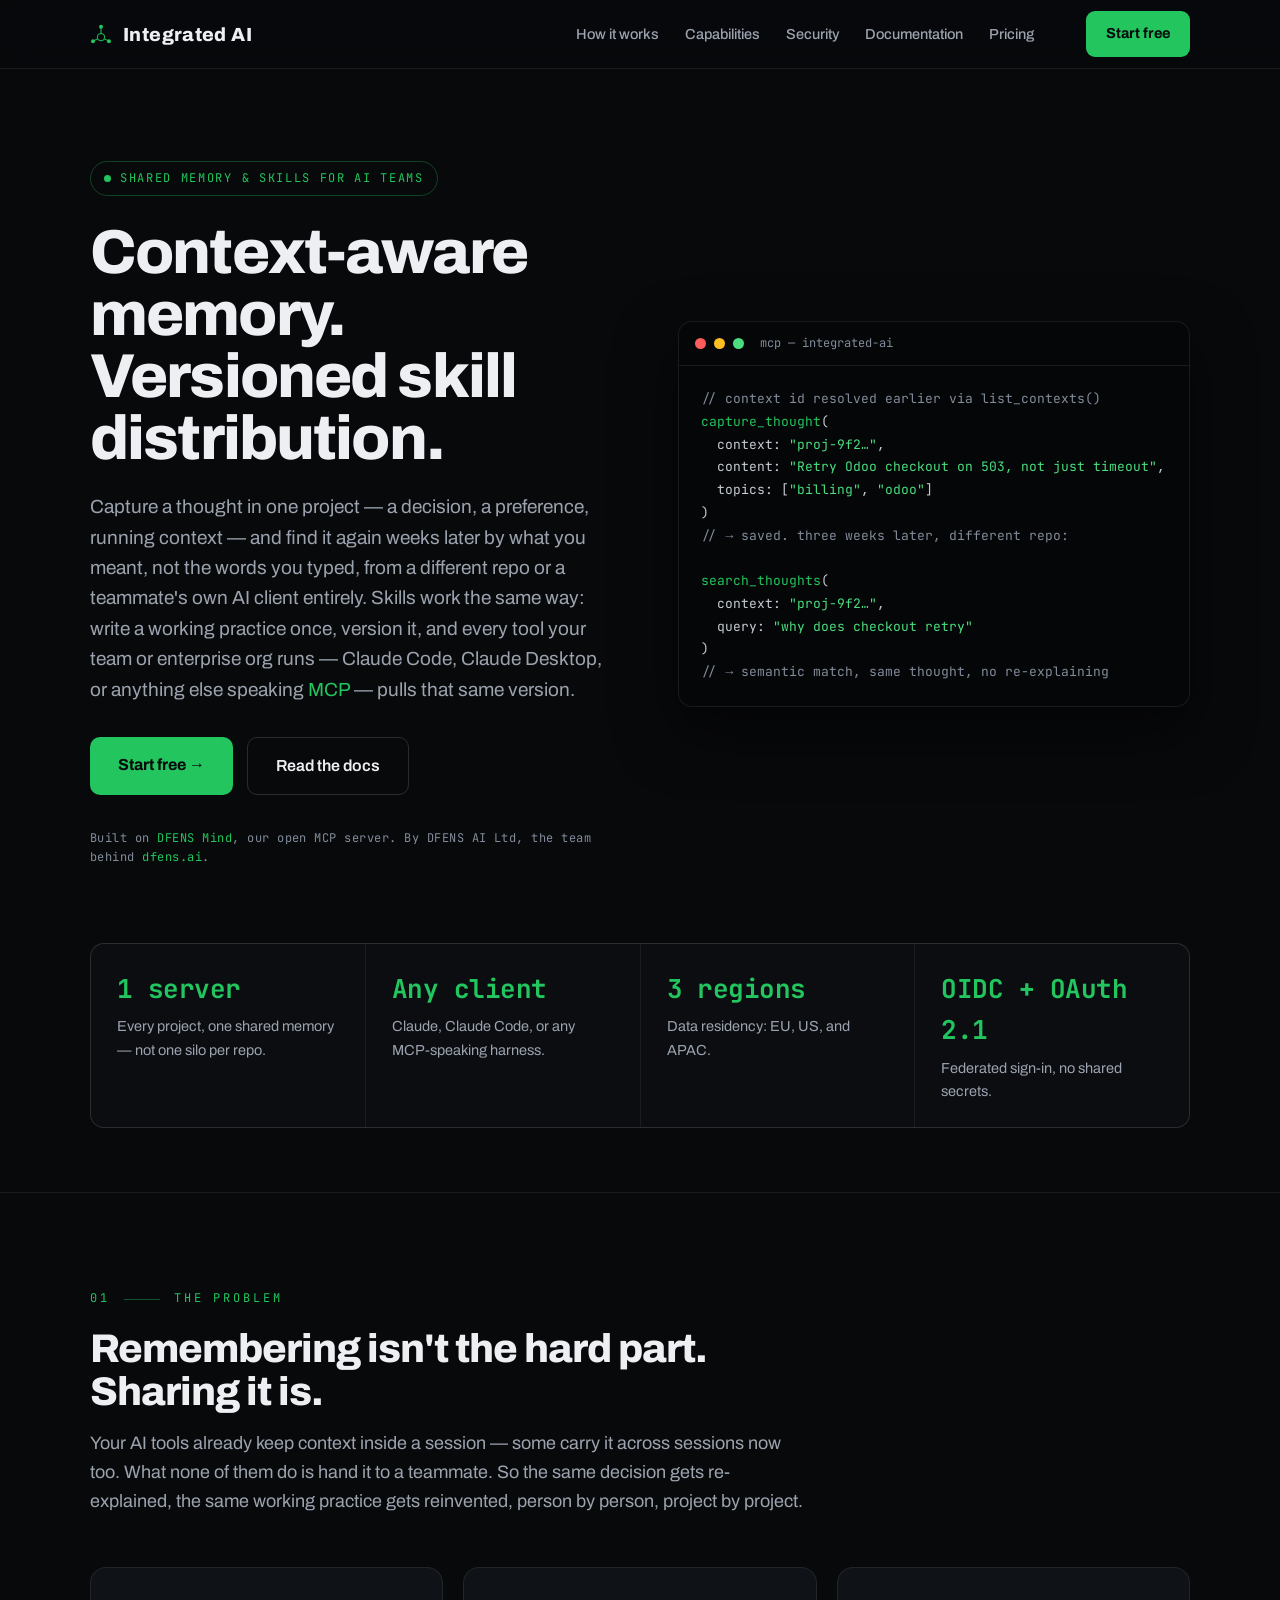
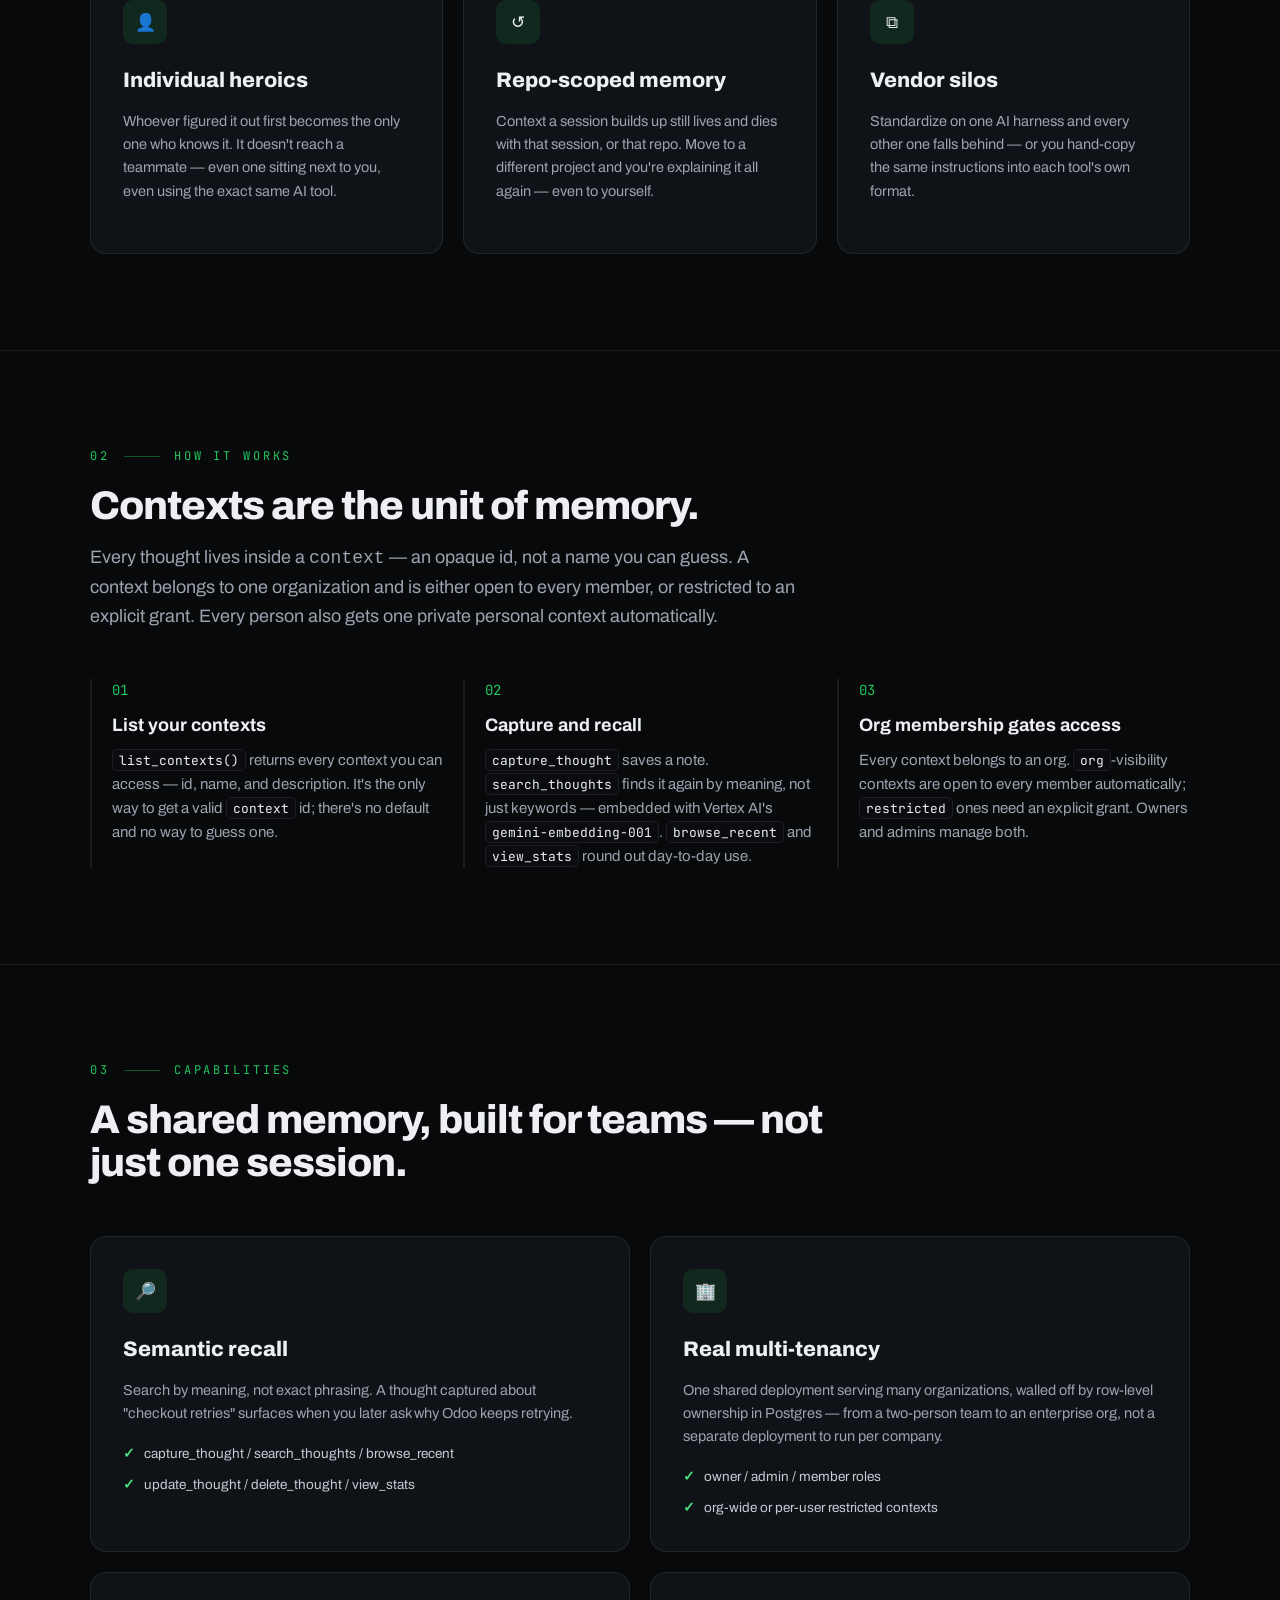
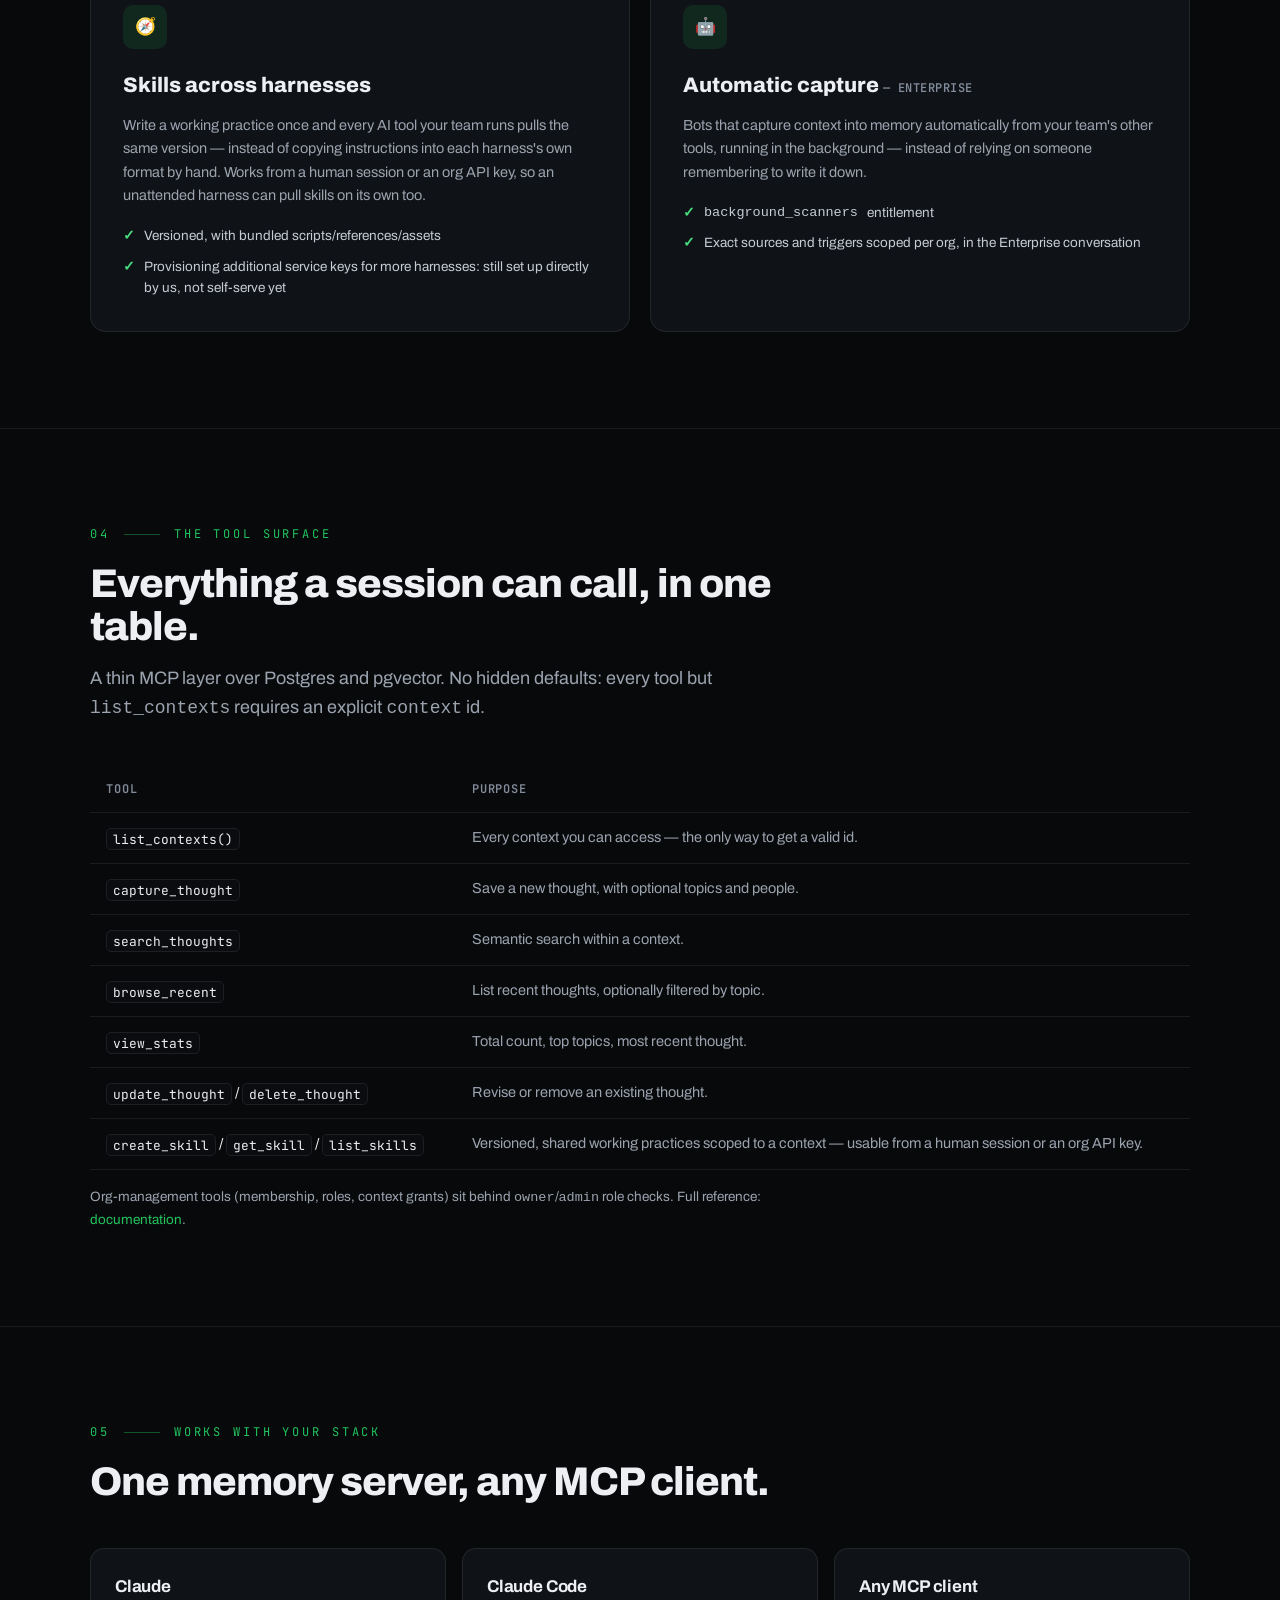
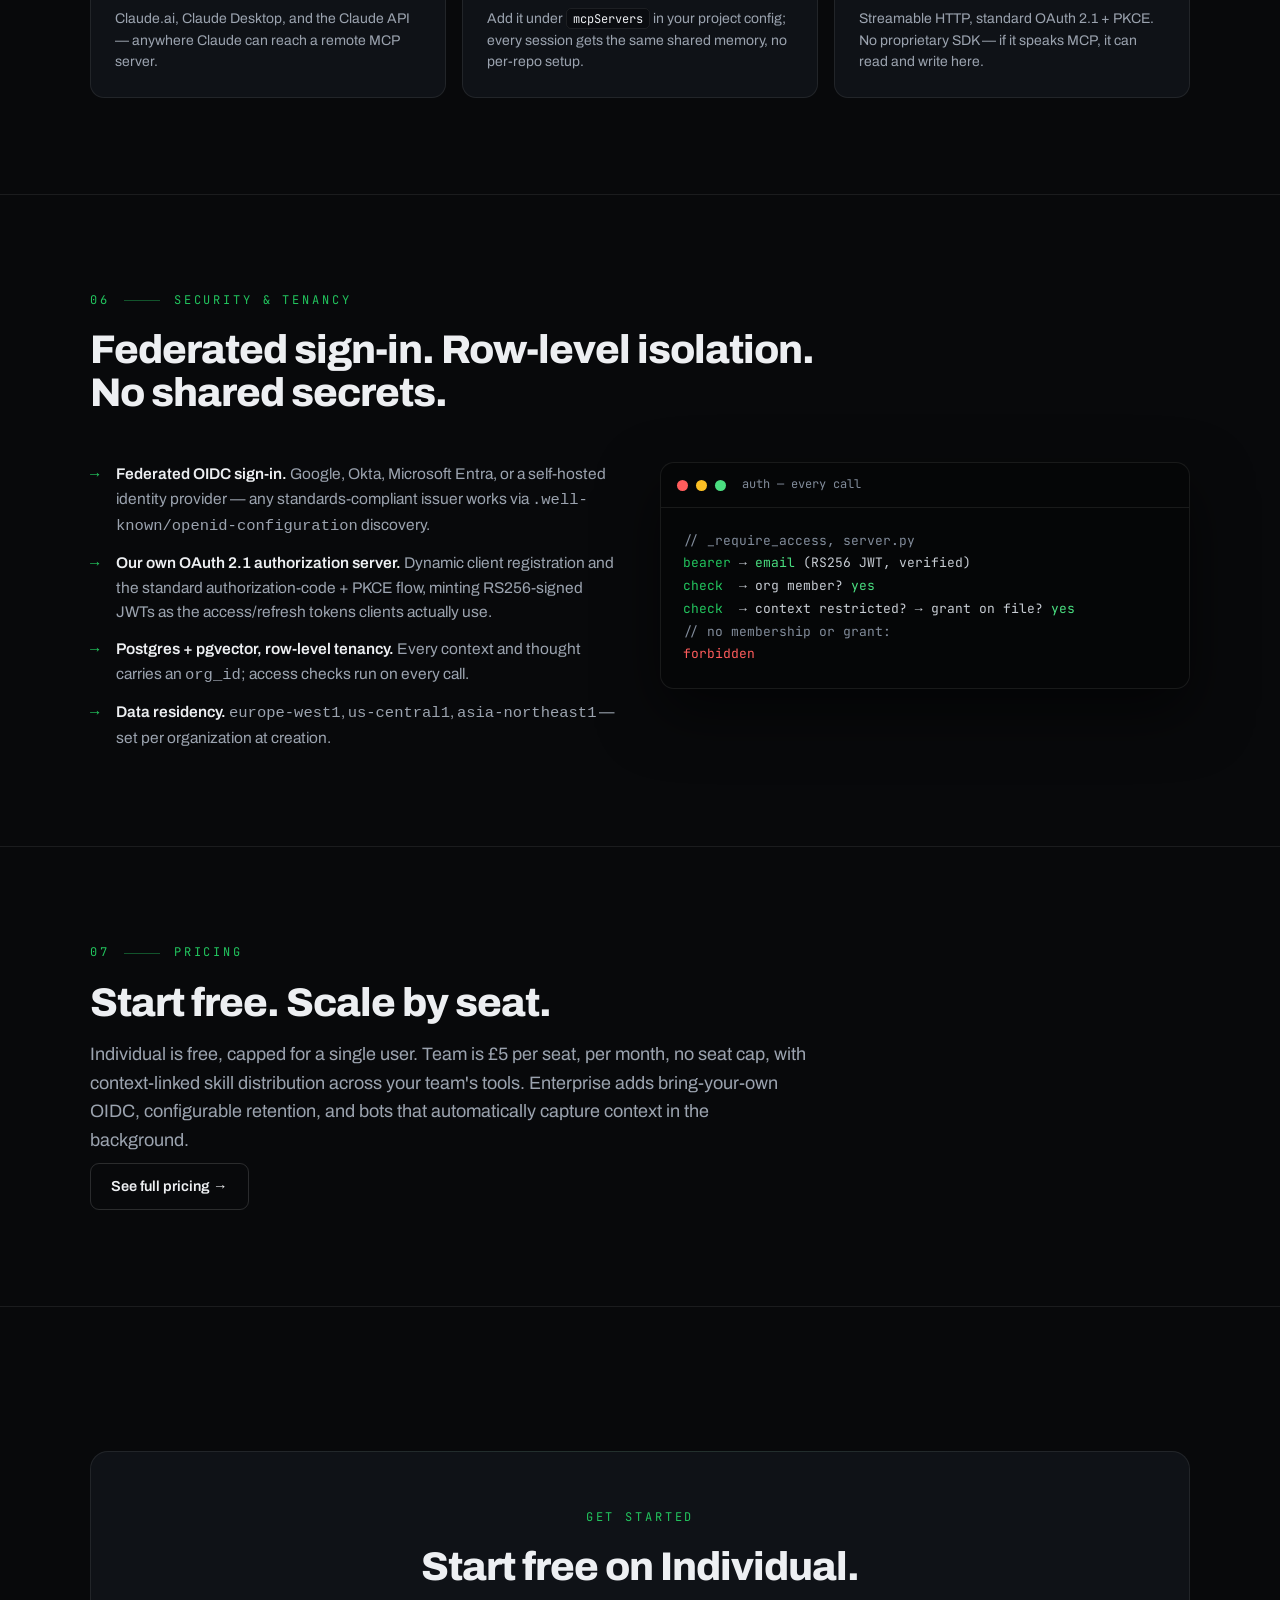
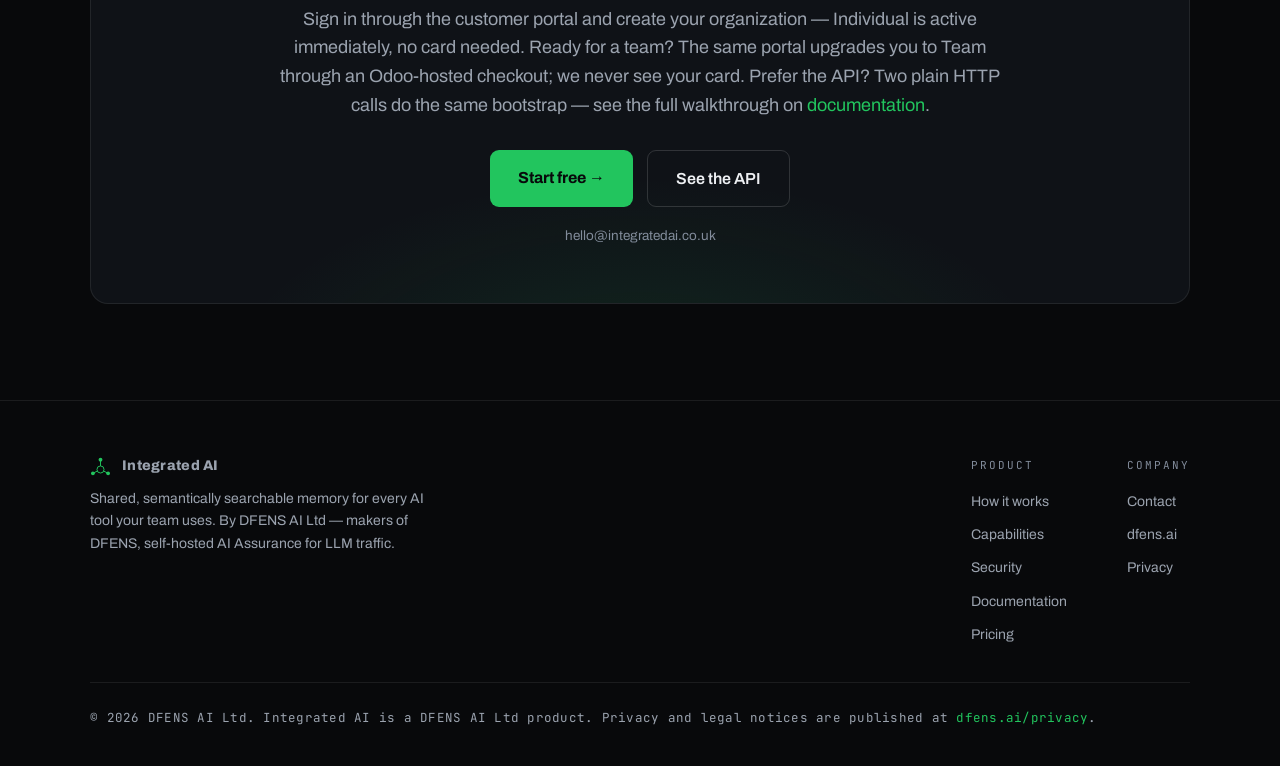
==== commit 6dd0c54f: "Remove Team's 20-seat cap, add skill distribution as a Team feature Account owner decisions, 2026-09" ====
--- a/index.html
+++ b/index.html
@@ -303,8 +303,9 @@
     <div class="kicker"><span class="k-n">07</span><span class="k-r"></span>Pricing</div>
     <h2>Start free. Scale by seat.</h2>
     <p class="sub">Individual is free, capped for a single user. Team is £5 per seat, per month,
-    up to 20 seats. Enterprise adds bring-your-own OIDC, configurable retention,
-    and bots that automatically capture context in the background.</p>
+    no seat cap, with context-linked skill distribution across your team's tools.
+    Enterprise adds bring-your-own OIDC, configurable retention, and bots that
+    automatically capture context in the background.</p>
     <div class="cta-row" style="margin-top:8px;"><a class="btn ghost" href="/pricing/">See full pricing →</a></div>
   </div>
 </section>
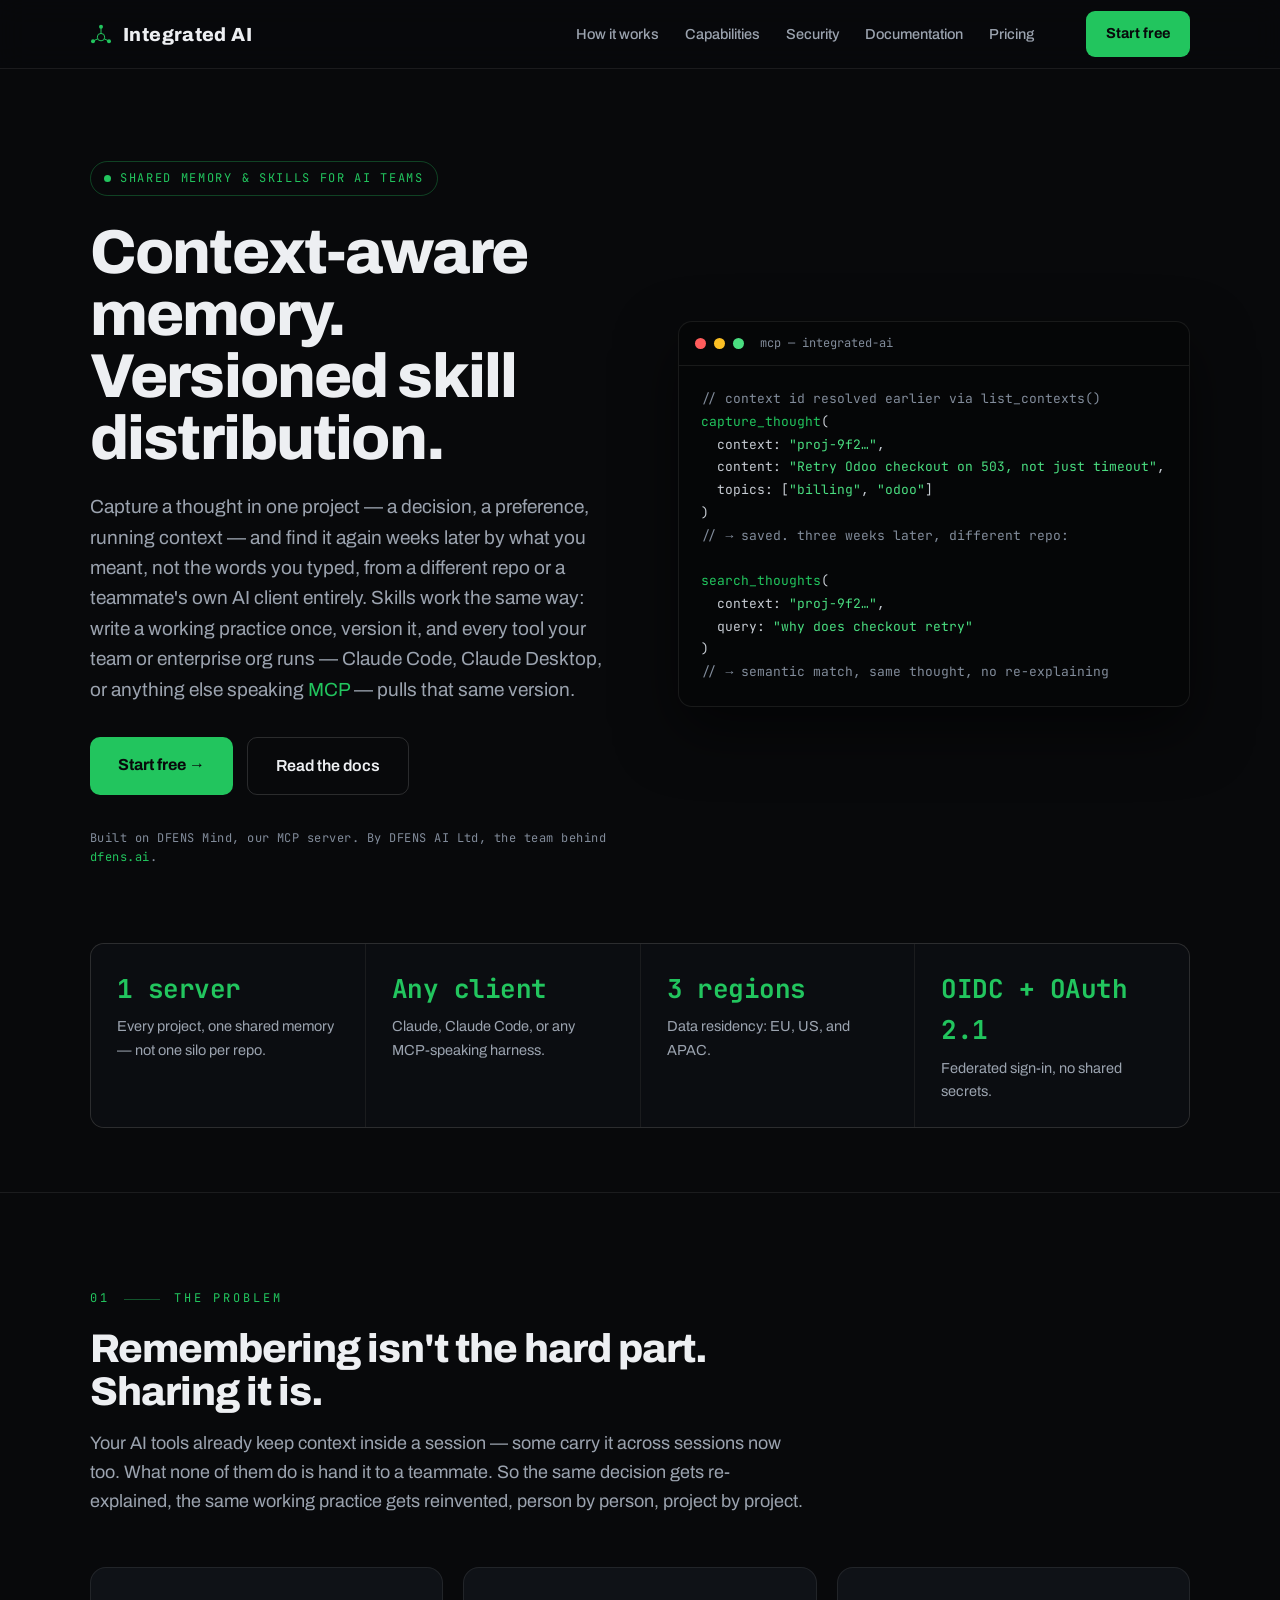
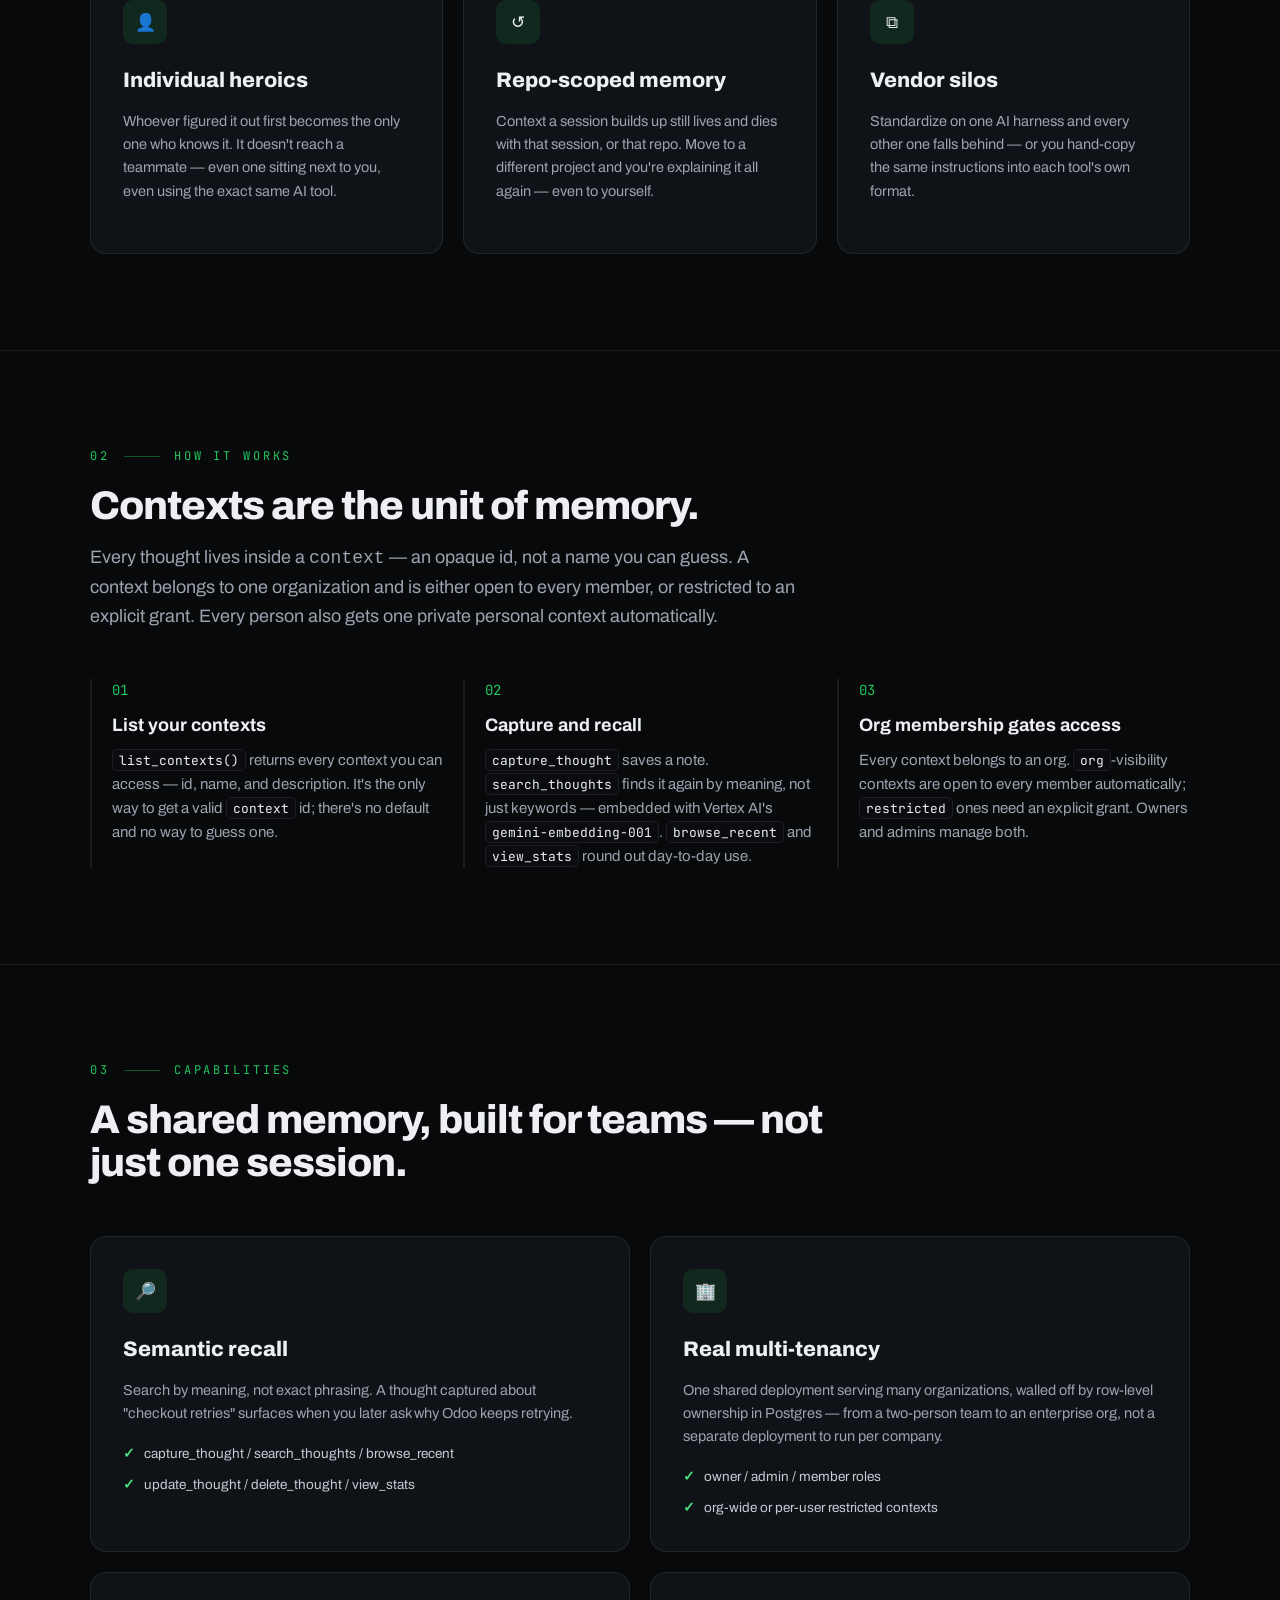
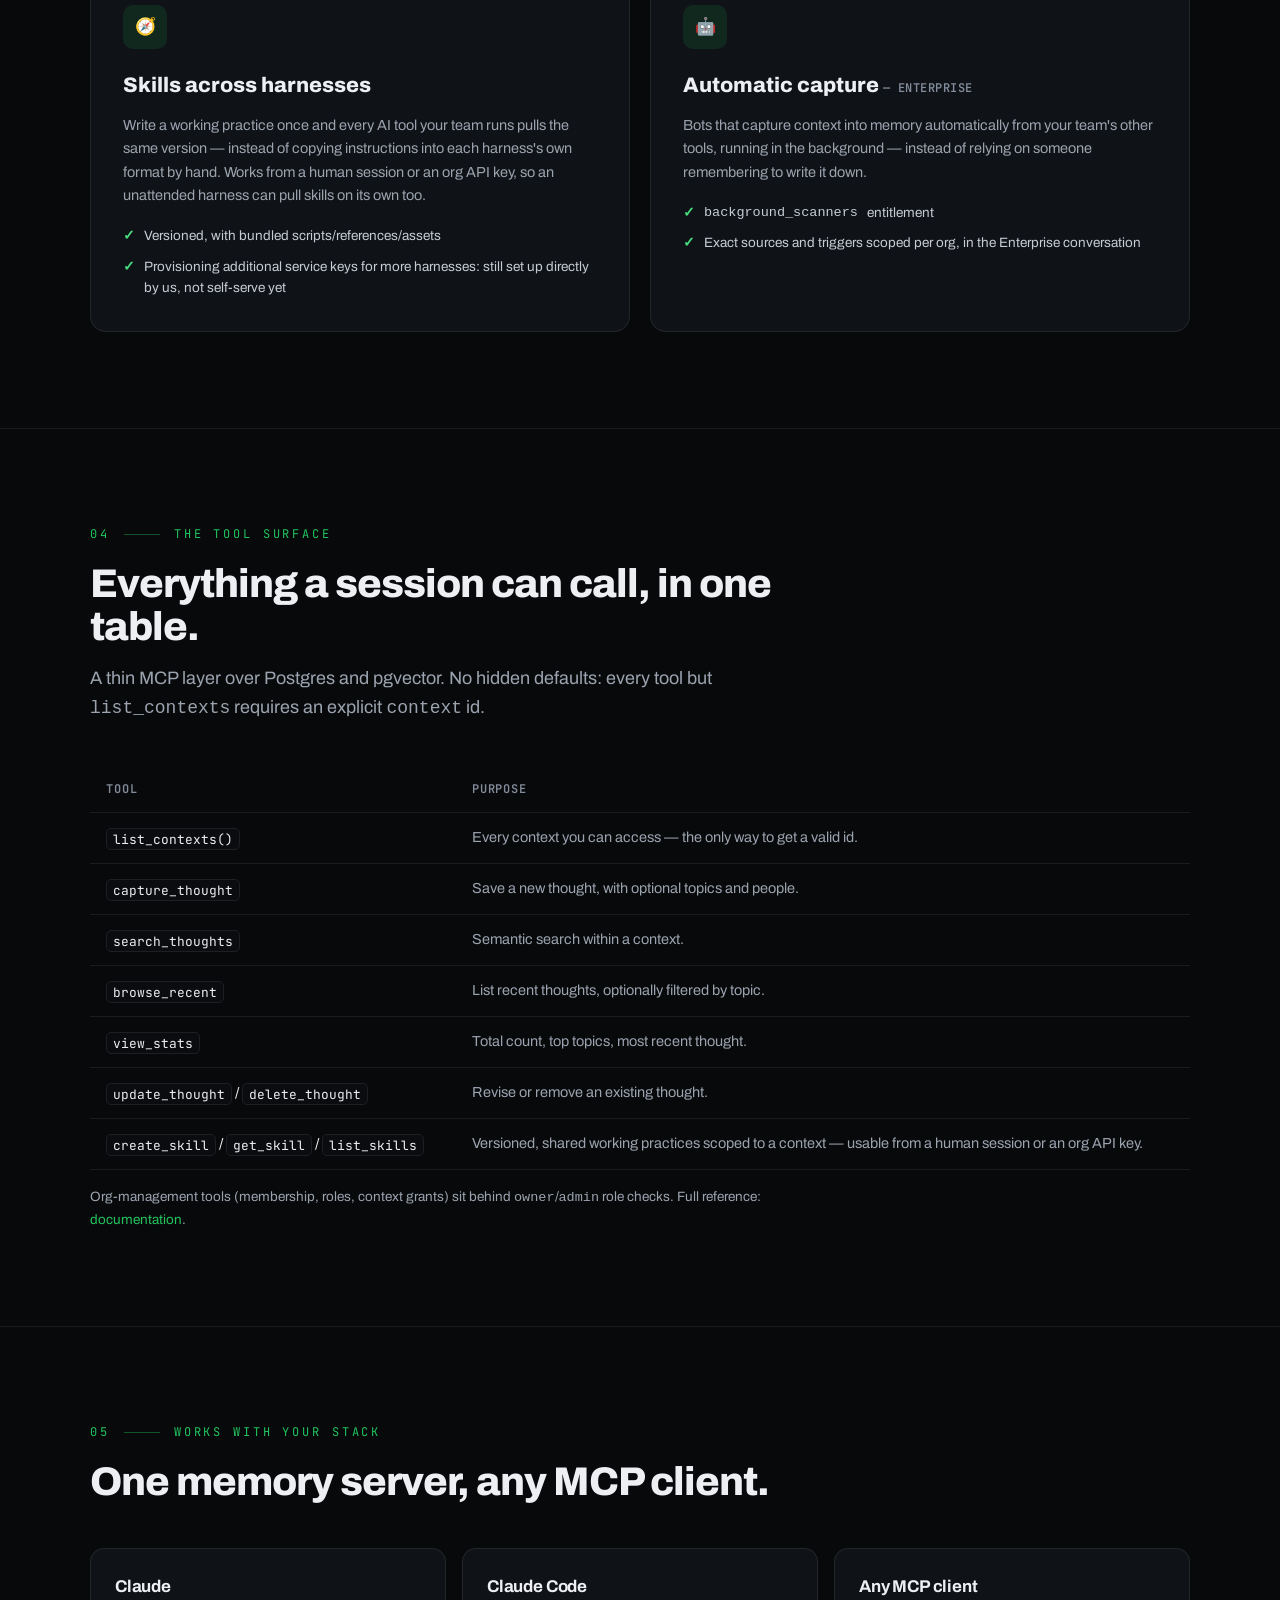
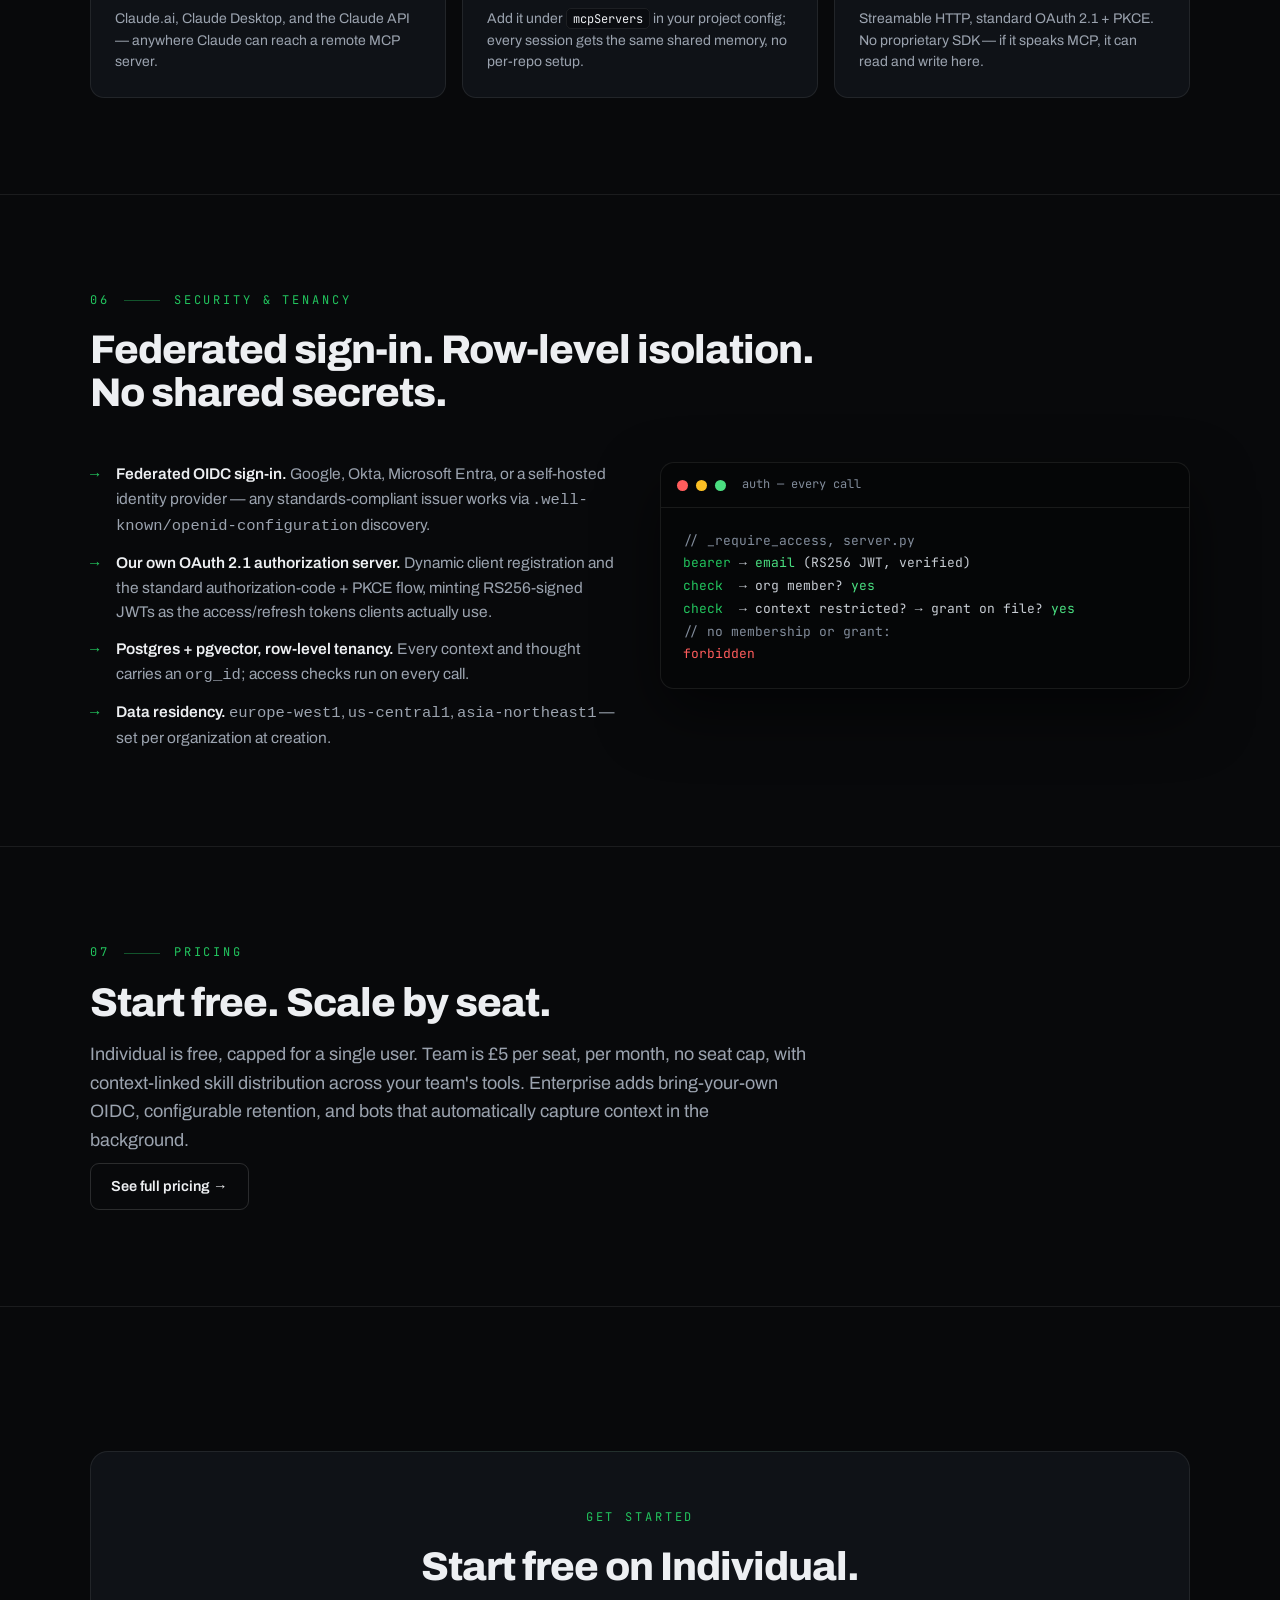
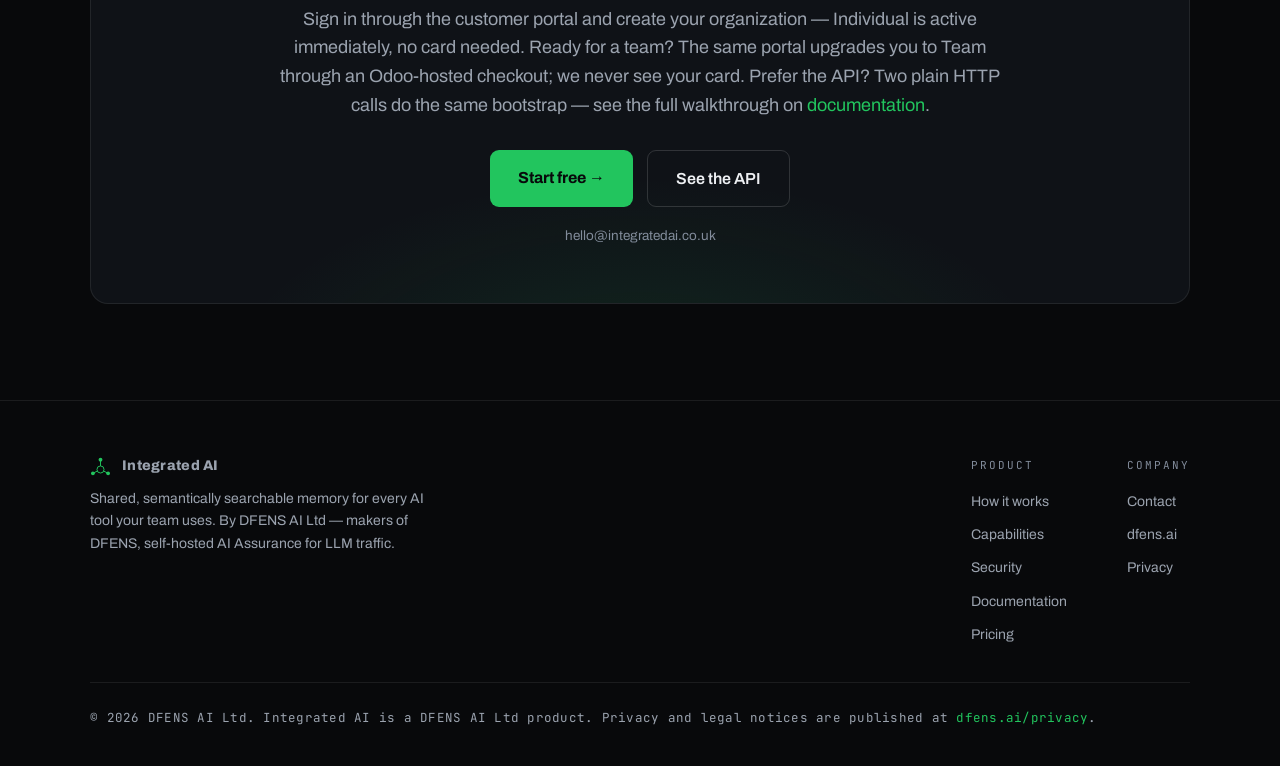
==== commit 77b39211: "Remove public GitHub source links from docs and homepage Co-Authored-By: Claude Sonnet 5 <noreply@an" ====
--- a/index.html
+++ b/index.html
@@ -66,7 +66,7 @@
         <a class="btn" href="#access">Start free →</a>
         <a class="btn ghost" href="/documentation/">Read the docs</a>
       </div>
-      <p class="note">Built on <a href="https://github.com/jamesletley-ps/dfens-mind" target="_blank" rel="noopener">DFENS Mind</a>, our open MCP server. By DFENS AI Ltd, the team behind <a href="https://dfens.ai">dfens.ai</a>.</p>
+      <p class="note">Built on DFENS Mind, our MCP server. By DFENS AI Ltd, the team behind <a href="https://dfens.ai">dfens.ai</a>.</p>
     </div>
     <div>
       <div class="term">
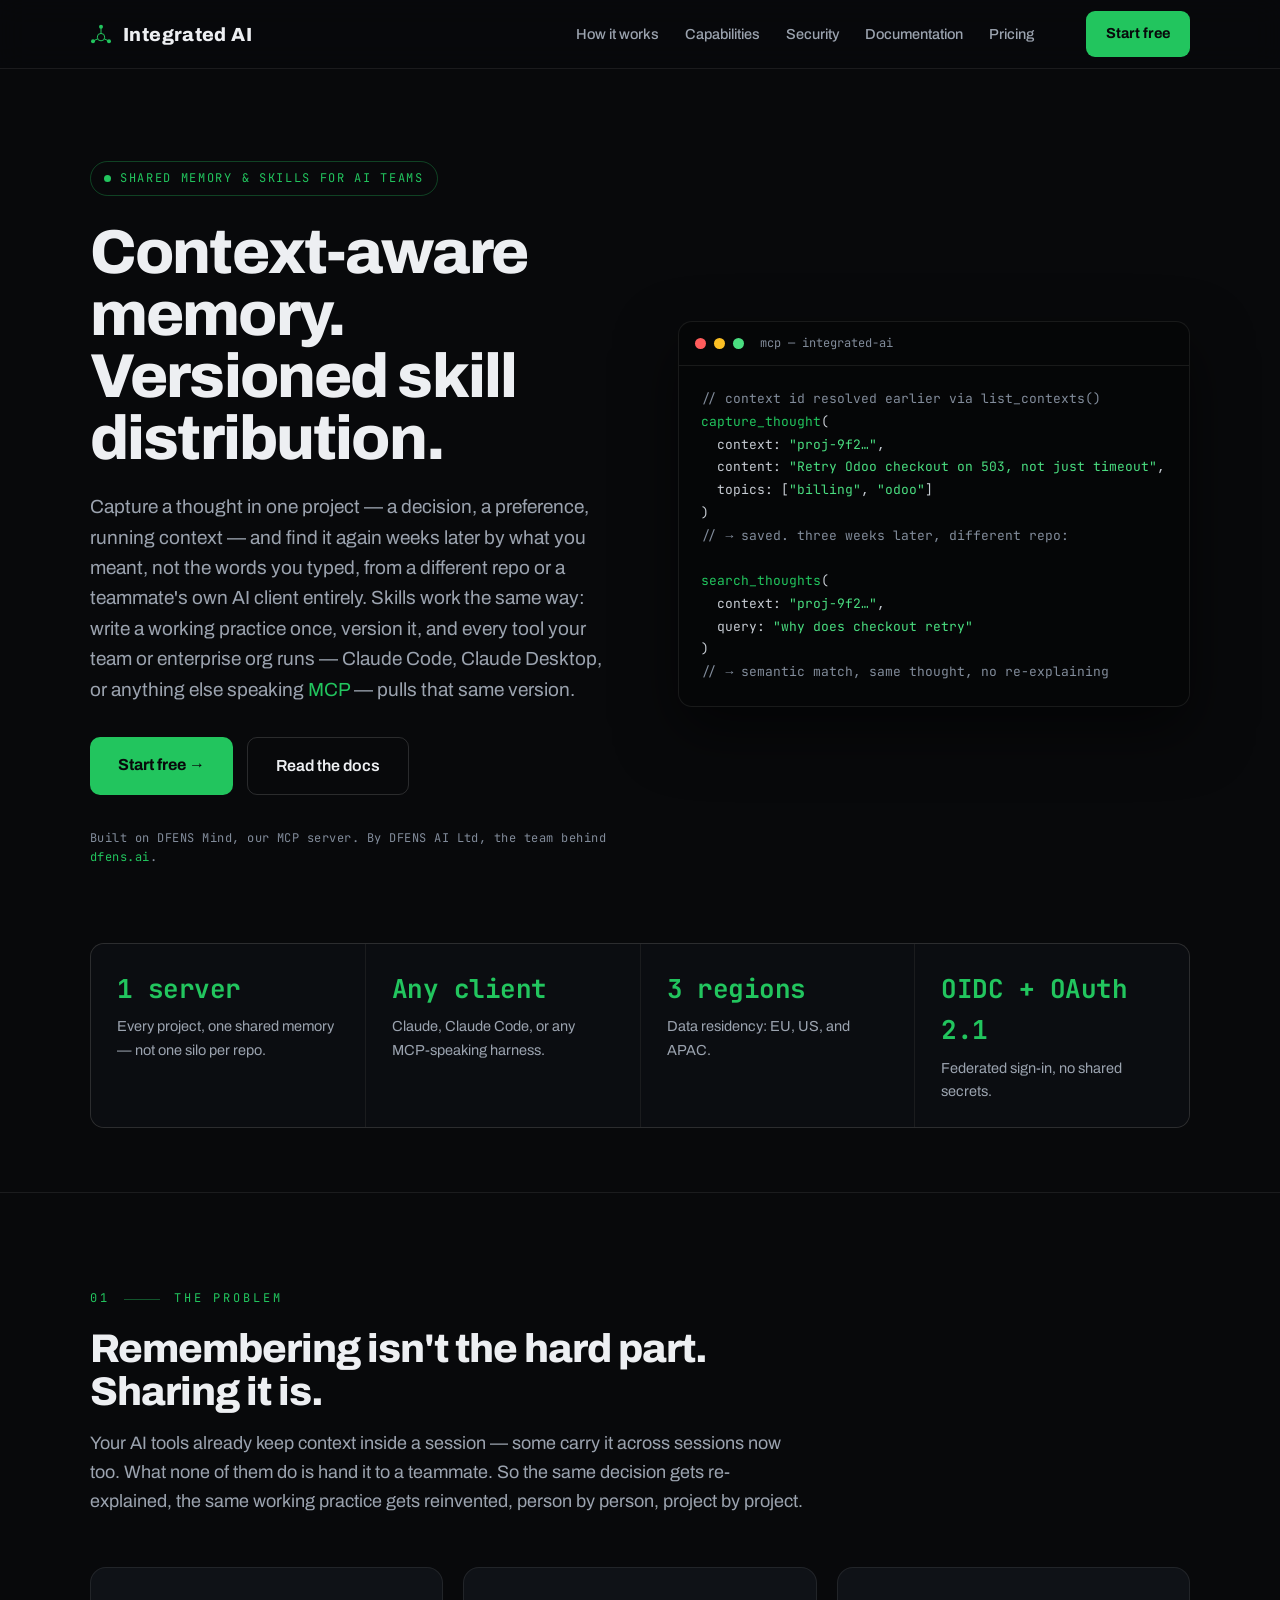
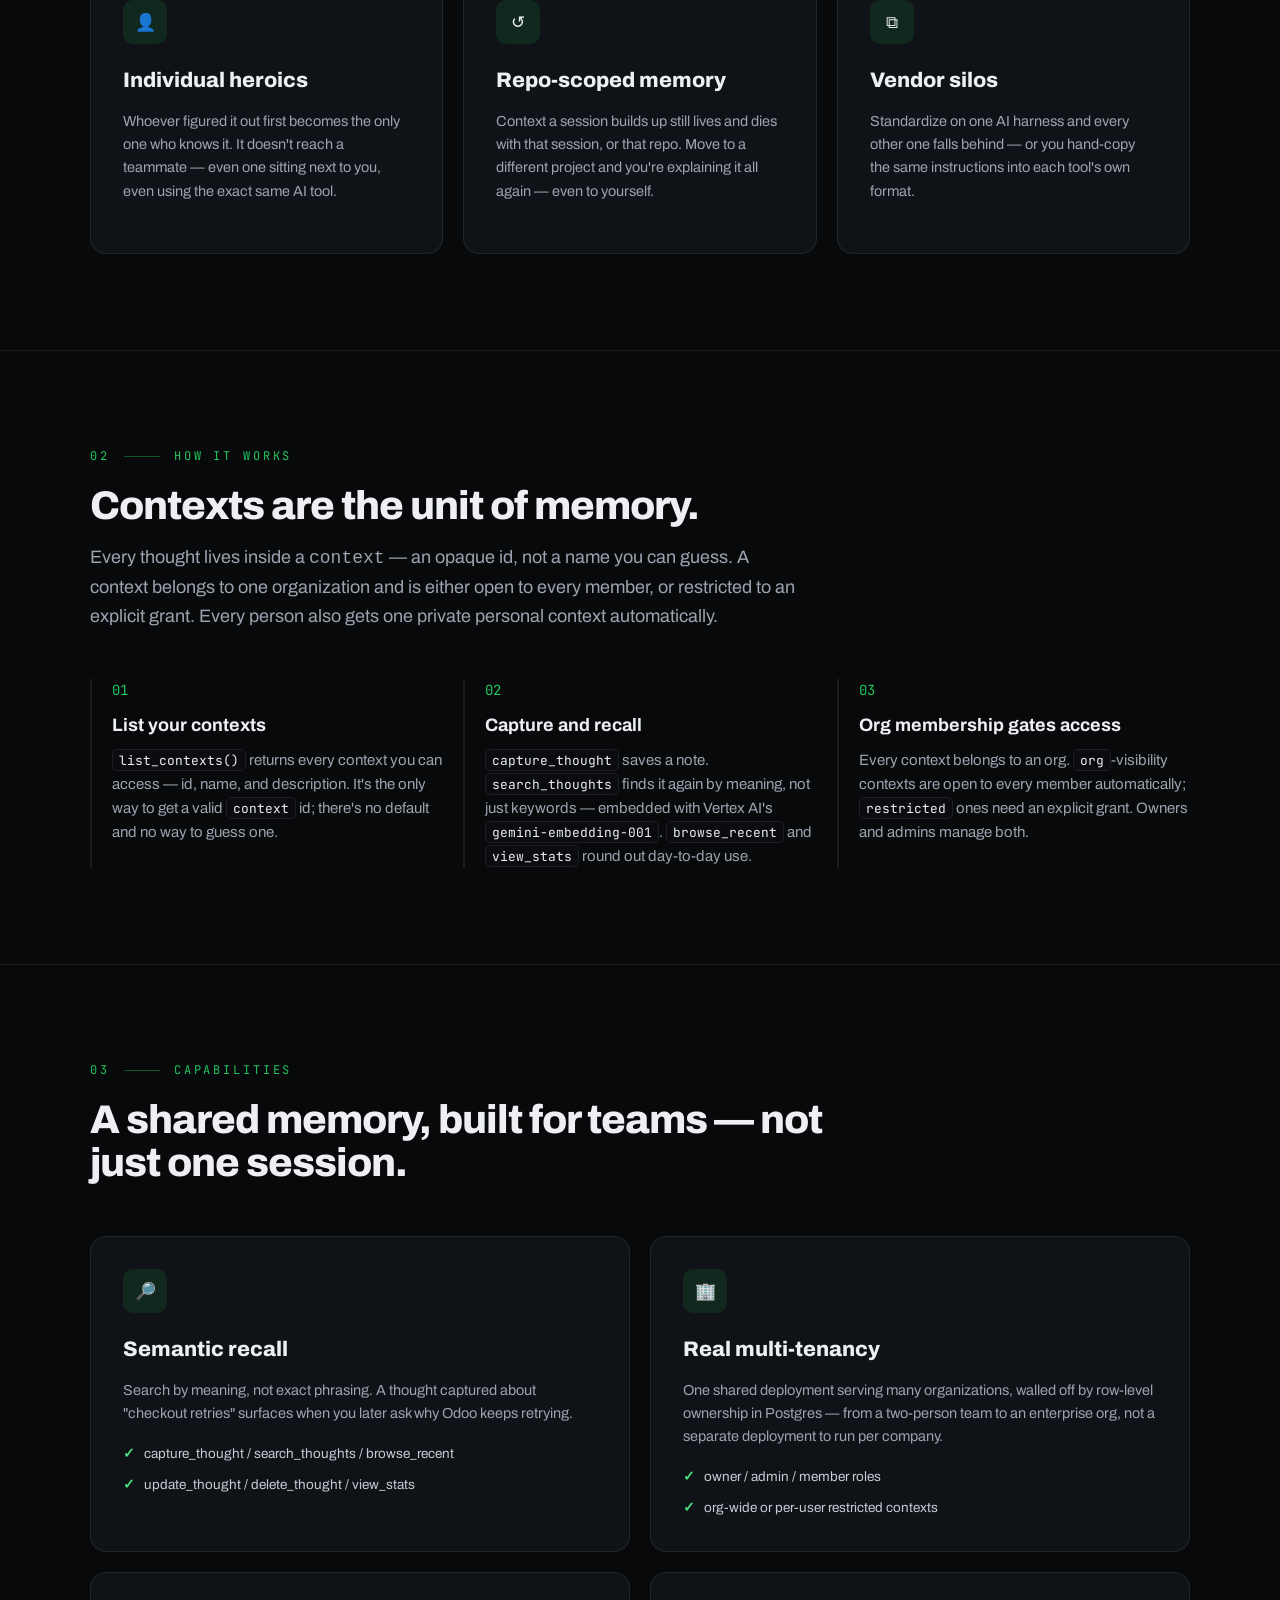
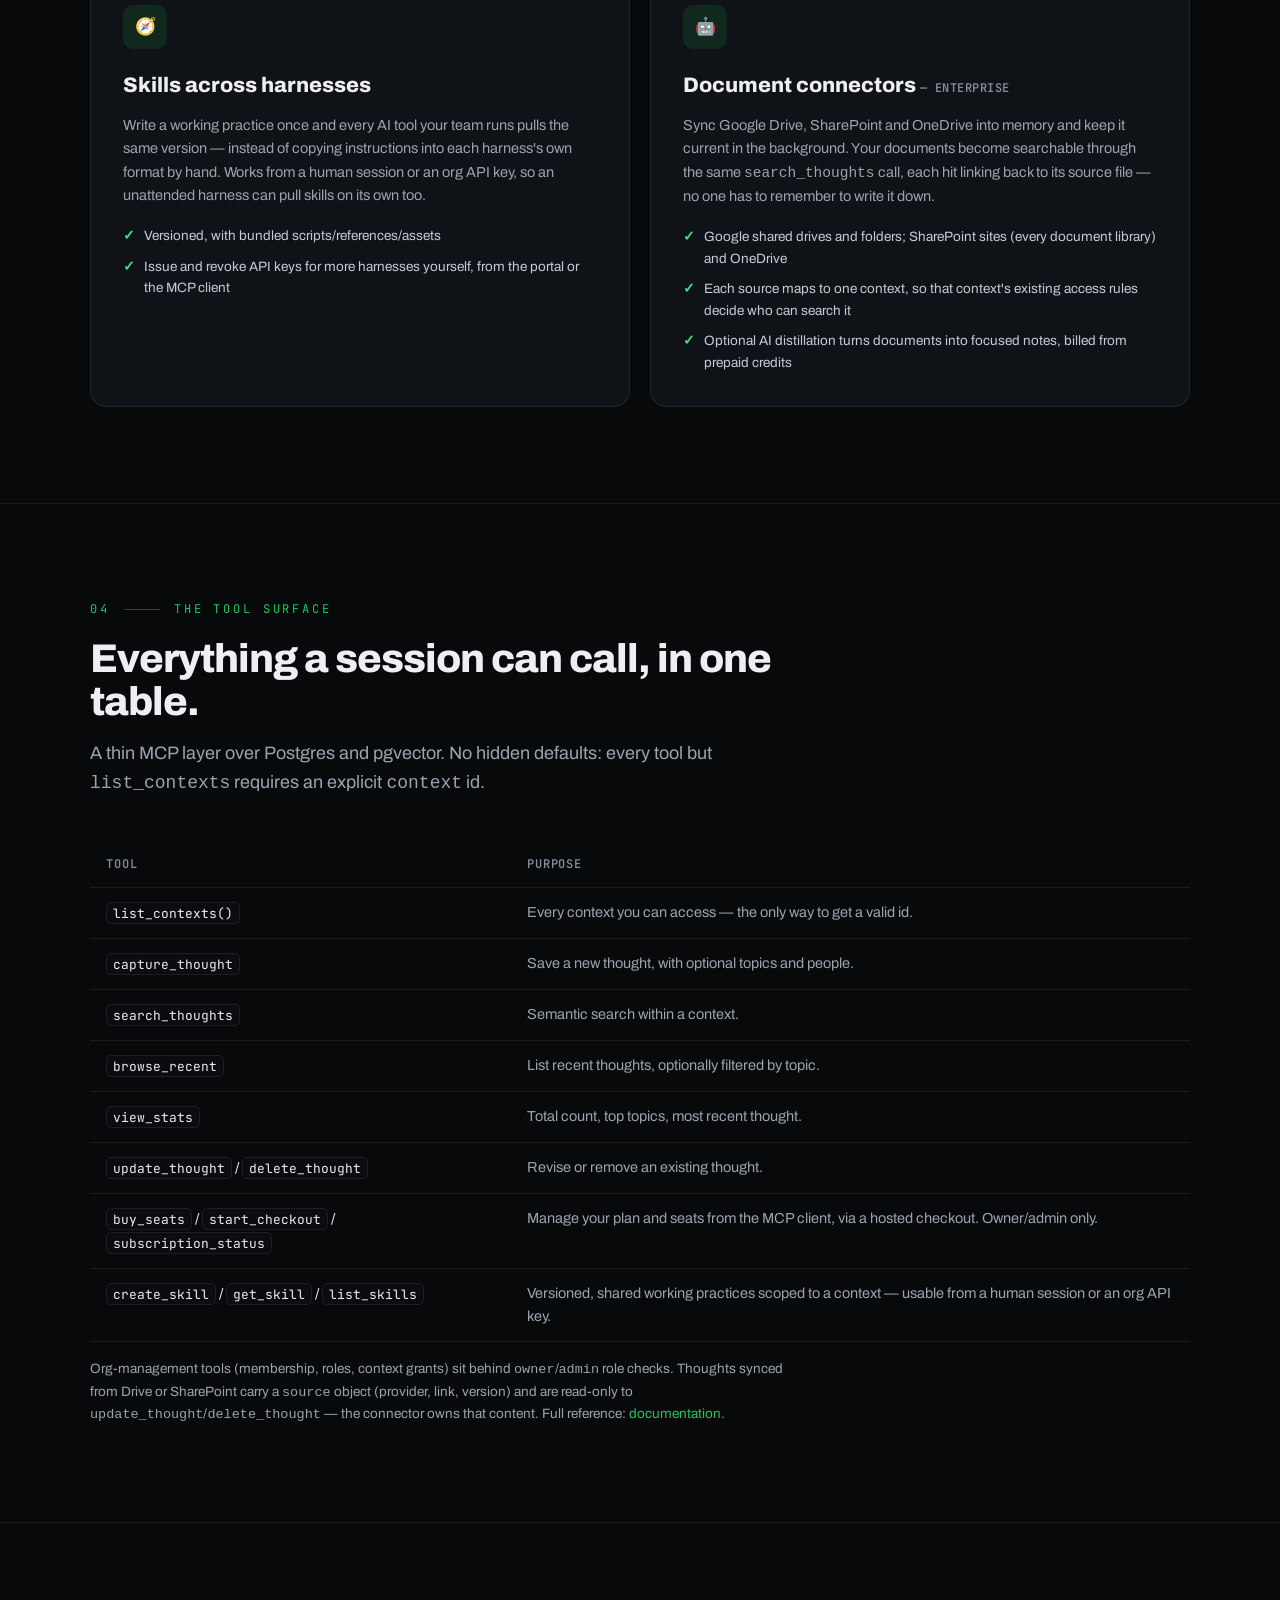
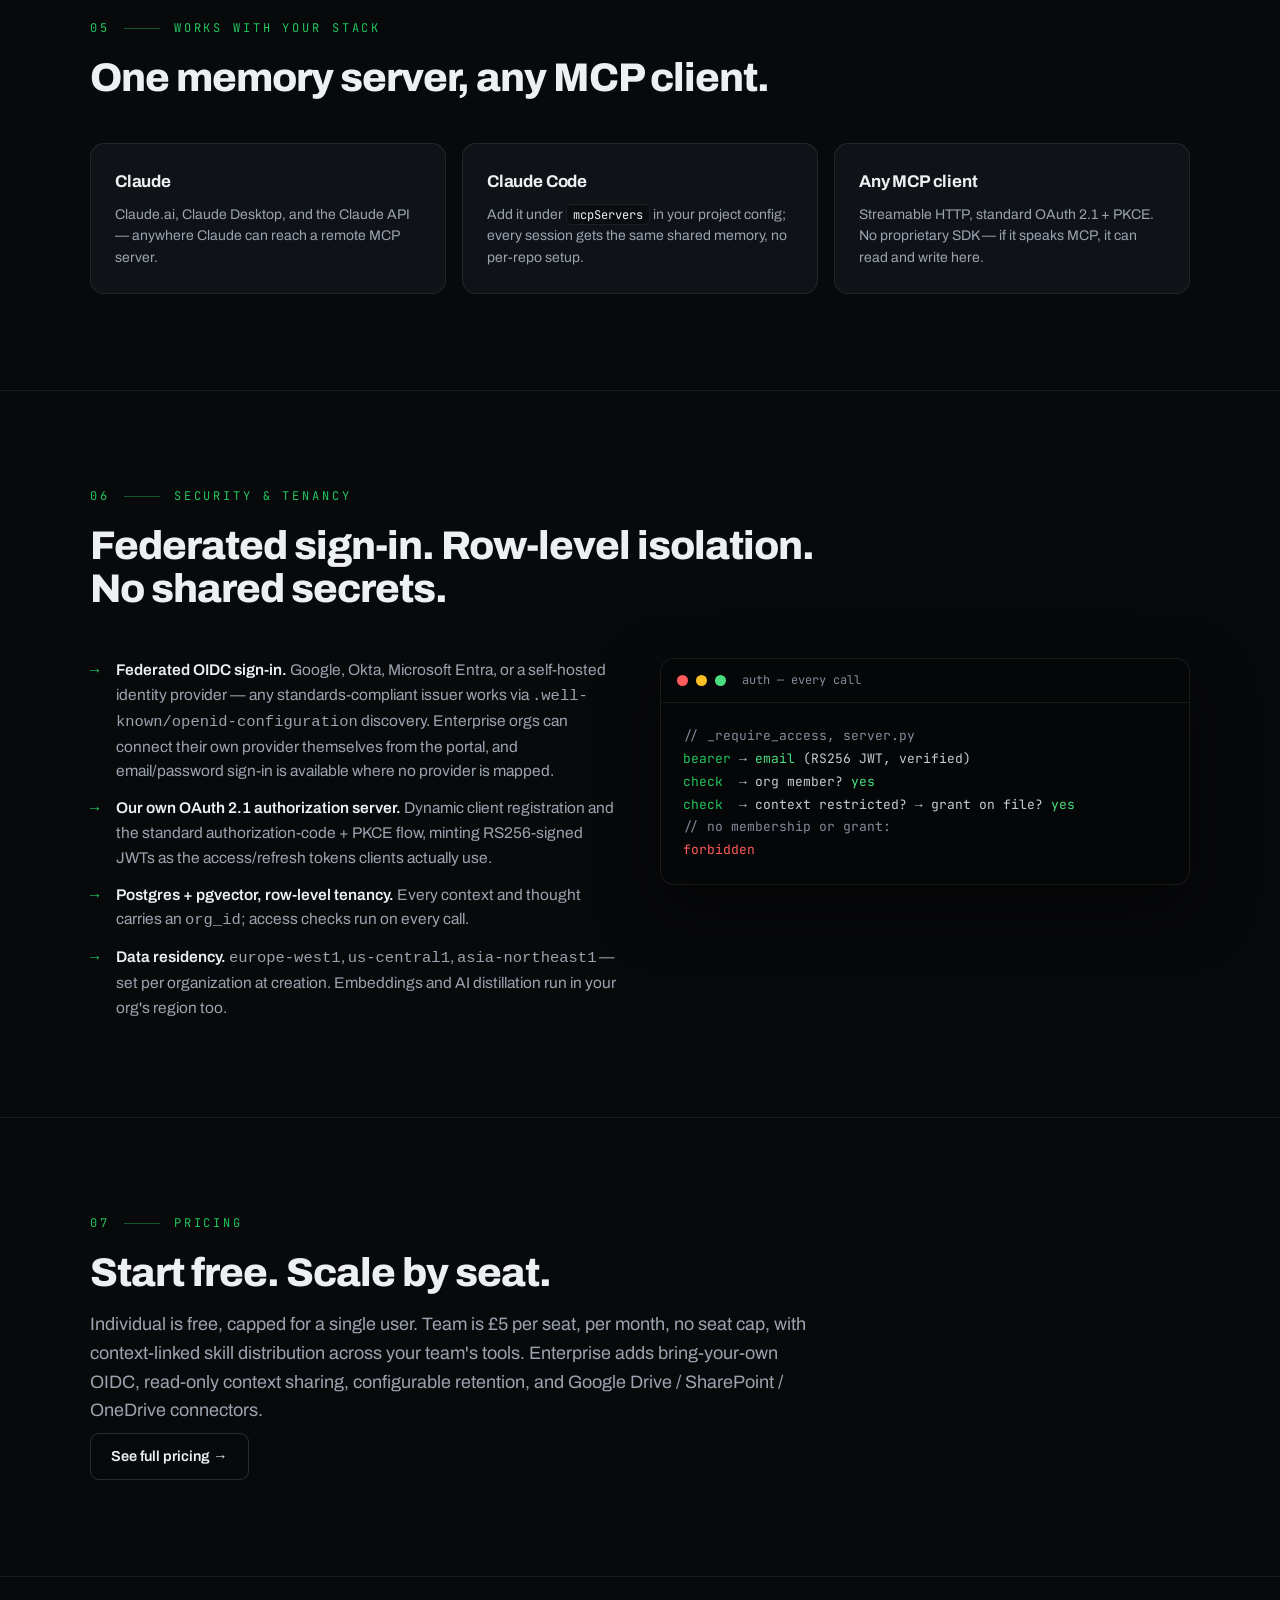
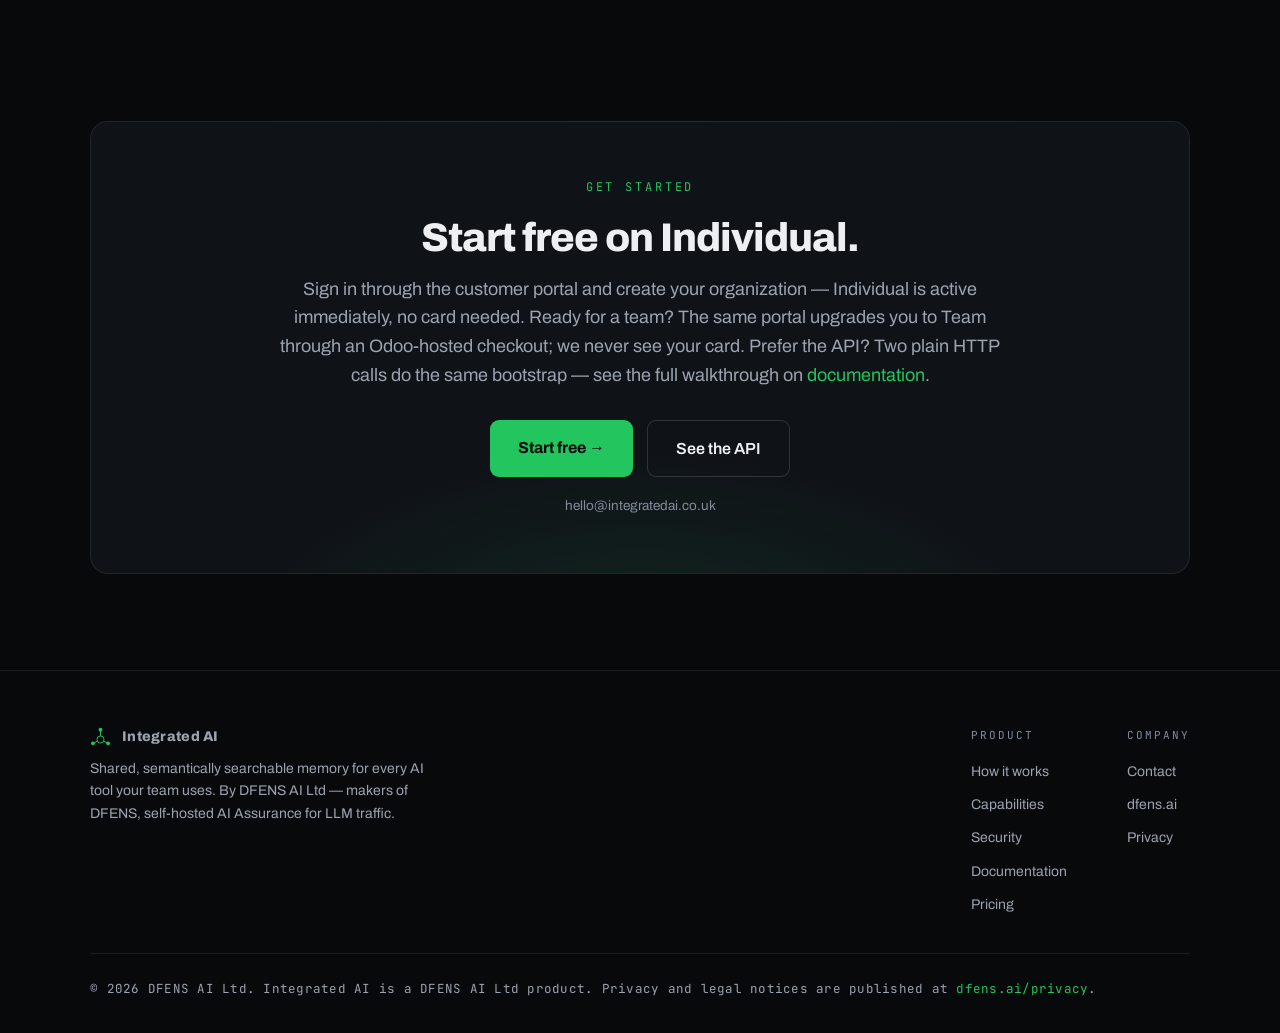
==== commit fb64283e: "Describe document connectors, credits and new Enterprise features on home and pricing Co-Authored-By" ====
--- a/index.html
+++ b/index.html
@@ -4,7 +4,7 @@
 <meta charset="utf-8">
 <meta name="viewport" content="width=device-width, initial-scale=1">
 <title>Integrated AI — one shared memory for every AI tool</title>
-<meta name="description" content="Integrated AI (by DFENS AI) gives your team or enterprise org a shared, semantically searchable memory and a shared skill library, across every MCP-speaking AI tool — Claude, Claude Code, or anything else.">
+<meta name="description" content="Integrated AI (by DFENS AI) gives your team or enterprise org a shared, semantically searchable memory and a shared skill library, across every MCP-speaking AI tool — Claude, Claude Code, or anything else. Enterprise orgs can also sync Google Drive, SharePoint and OneDrive straight into it.">
 <link rel="stylesheet" href="/assets/style.css">
 <link rel="icon" href="data:image/svg+xml,<svg xmlns='http://www.w3.org/2000/svg' viewBox='0 0 100 100'><line x1='50' y1='54' x2='50' y2='18' stroke='%2322c55e' stroke-width='6' stroke-linecap='round'/><line x1='50' y1='54' x2='22' y2='68' stroke='%2322c55e' stroke-width='6' stroke-linecap='round'/><line x1='50' y1='54' x2='78' y2='68' stroke='%2322c55e' stroke-width='6' stroke-linecap='round'/><circle cx='50' cy='18' r='10' fill='%2322c55e'/><circle cx='22' cy='68' r='10' fill='%2322c55e'/><circle cx='78' cy='68' r='10' fill='%2322c55e'/><circle cx='50' cy='54' r='16' fill='%2308090B' stroke='%2322c55e' stroke-width='5'/></svg>">
 </head>
@@ -199,20 +199,24 @@
         unattended harness can pull skills on its own too.</p>
         <ul>
           <li>Versioned, with bundled scripts/references/assets</li>
-          <li>Provisioning additional service keys for more harnesses: still set up
-          directly by us, not self-serve yet</li>
+          <li>Issue and revoke API keys for more harnesses yourself, from the
+          portal or the MCP client</li>
         </ul>
       </div>
       <div class="mandate">
         <div class="m-ico">🤖</div>
-        <h3>Automatic capture <span style="color:var(--muted); font-weight:600; font-size:12px; font-family:var(--mono); letter-spacing:.04em; text-transform:uppercase;">— Enterprise</span></h3>
-        <p>Bots that capture context into memory automatically from your team's
-        other tools, running in the background — instead of relying on someone
-        remembering to write it down.</p>
+        <h3>Document connectors <span style="color:var(--muted); font-weight:600; font-size:12px; font-family:var(--mono); letter-spacing:.04em; text-transform:uppercase;">— Enterprise</span></h3>
+        <p>Sync Google Drive, SharePoint and OneDrive into memory and keep it
+        current in the background. Your documents become searchable through the
+        same <code>search_thoughts</code> call, each hit linking back to its
+        source file — no one has to remember to write it down.</p>
         <ul>
-          <li><code>background_scanners</code> entitlement</li>
-          <li>Exact sources and triggers scoped per org, in the Enterprise
-          conversation</li>
+          <li>Google shared drives and folders; SharePoint sites (every document
+          library) and OneDrive</li>
+          <li>Each source maps to one context, so that context's existing access
+          rules decide who can search it</li>
+          <li>Optional AI distillation turns documents into focused notes,
+          billed from prepaid credits</li>
         </ul>
       </div>
     </div>
@@ -235,12 +239,15 @@
           <tr><td><code>browse_recent</code></td><td class="dim">List recent thoughts, optionally filtered by topic.</td></tr>
           <tr><td><code>view_stats</code></td><td class="dim">Total count, top topics, most recent thought.</td></tr>
           <tr><td><code>update_thought</code> / <code>delete_thought</code></td><td class="dim">Revise or remove an existing thought.</td></tr>
+          <tr><td><code>buy_seats</code> / <code>start_checkout</code> / <code>subscription_status</code></td><td class="dim">Manage your plan and seats from the MCP client, via a hosted checkout. Owner/admin only.</td></tr>
           <tr><td><code>create_skill</code> / <code>get_skill</code> / <code>list_skills</code></td><td class="dim">Versioned, shared working practices scoped to a context — usable from a human session or an org API key.</td></tr>
         </tbody>
       </table>
     </div>
     <p class="tbl-note">Org-management tools (membership, roles, context grants) sit behind
-    <code>owner</code>/<code>admin</code> role checks. Full reference: <a href="/documentation/">documentation</a>.</p>
+    <code>owner</code>/<code>admin</code> role checks. Thoughts synced from Drive or SharePoint carry a
+    <code>source</code> object (provider, link, version) and are read-only to
+    <code>update_thought</code>/<code>delete_thought</code> — the connector owns that content. Full reference: <a href="/documentation/">documentation</a>.</p>
   </div>
 </section>
 
@@ -276,14 +283,17 @@
       <ul>
         <li><strong>Federated OIDC sign-in.</strong> Google, Okta, Microsoft Entra, or a self-hosted
         identity provider — any standards-compliant issuer works via
-        <code>.well-known/openid-configuration</code> discovery.</li>
+        <code>.well-known/openid-configuration</code> discovery. Enterprise orgs
+        can connect their own provider themselves from the portal, and
+        email/password sign-in is available where no provider is mapped.</li>
         <li><strong>Our own OAuth 2.1 authorization server.</strong> Dynamic client registration and
         the standard authorization-code + PKCE flow, minting RS256-signed JWTs as the
         access/refresh tokens clients actually use.</li>
         <li><strong>Postgres + pgvector, row-level tenancy.</strong> Every context and thought
         carries an <code>org_id</code>; access checks run on every call.</li>
         <li><strong>Data residency.</strong> <code>europe-west1</code>, <code>us-central1</code>,
-        <code>asia-northeast1</code> — set per organization at creation.</li>
+        <code>asia-northeast1</code> — set per organization at creation. Embeddings
+        and AI distillation run in your org's region too.</li>
       </ul>
       <div class="term">
         <div class="term-bar"><span></span><span></span><span></span><span class="t">auth — every call</span></div>
@@ -304,8 +314,8 @@
     <h2>Start free. Scale by seat.</h2>
     <p class="sub">Individual is free, capped for a single user. Team is £5 per seat, per month,
     no seat cap, with context-linked skill distribution across your team's tools.
-    Enterprise adds bring-your-own OIDC, configurable retention, and bots that
-    automatically capture context in the background.</p>
+    Enterprise adds bring-your-own OIDC, read-only context sharing, configurable
+    retention, and Google Drive / SharePoint / OneDrive connectors.</p>
     <div class="cta-row" style="margin-top:8px;"><a class="btn ghost" href="/pricing/">See full pricing →</a></div>
   </div>
 </section>
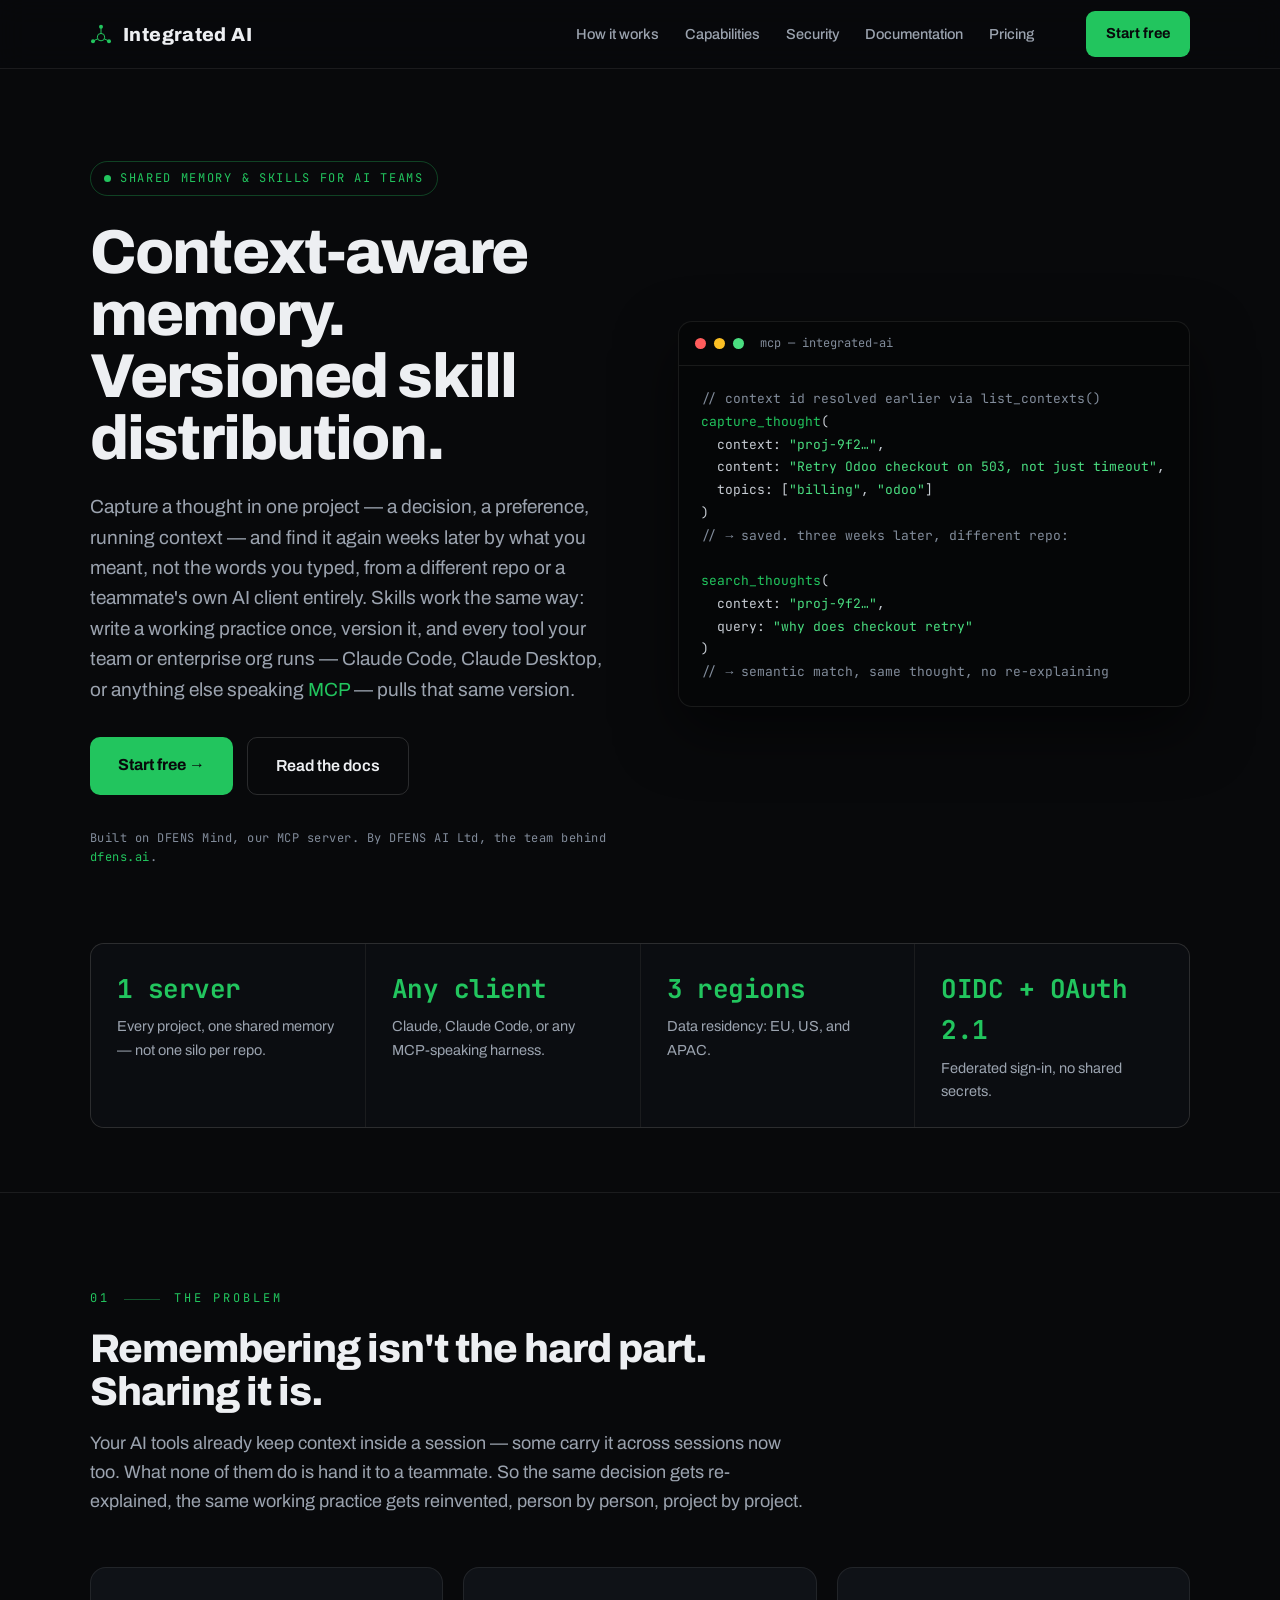
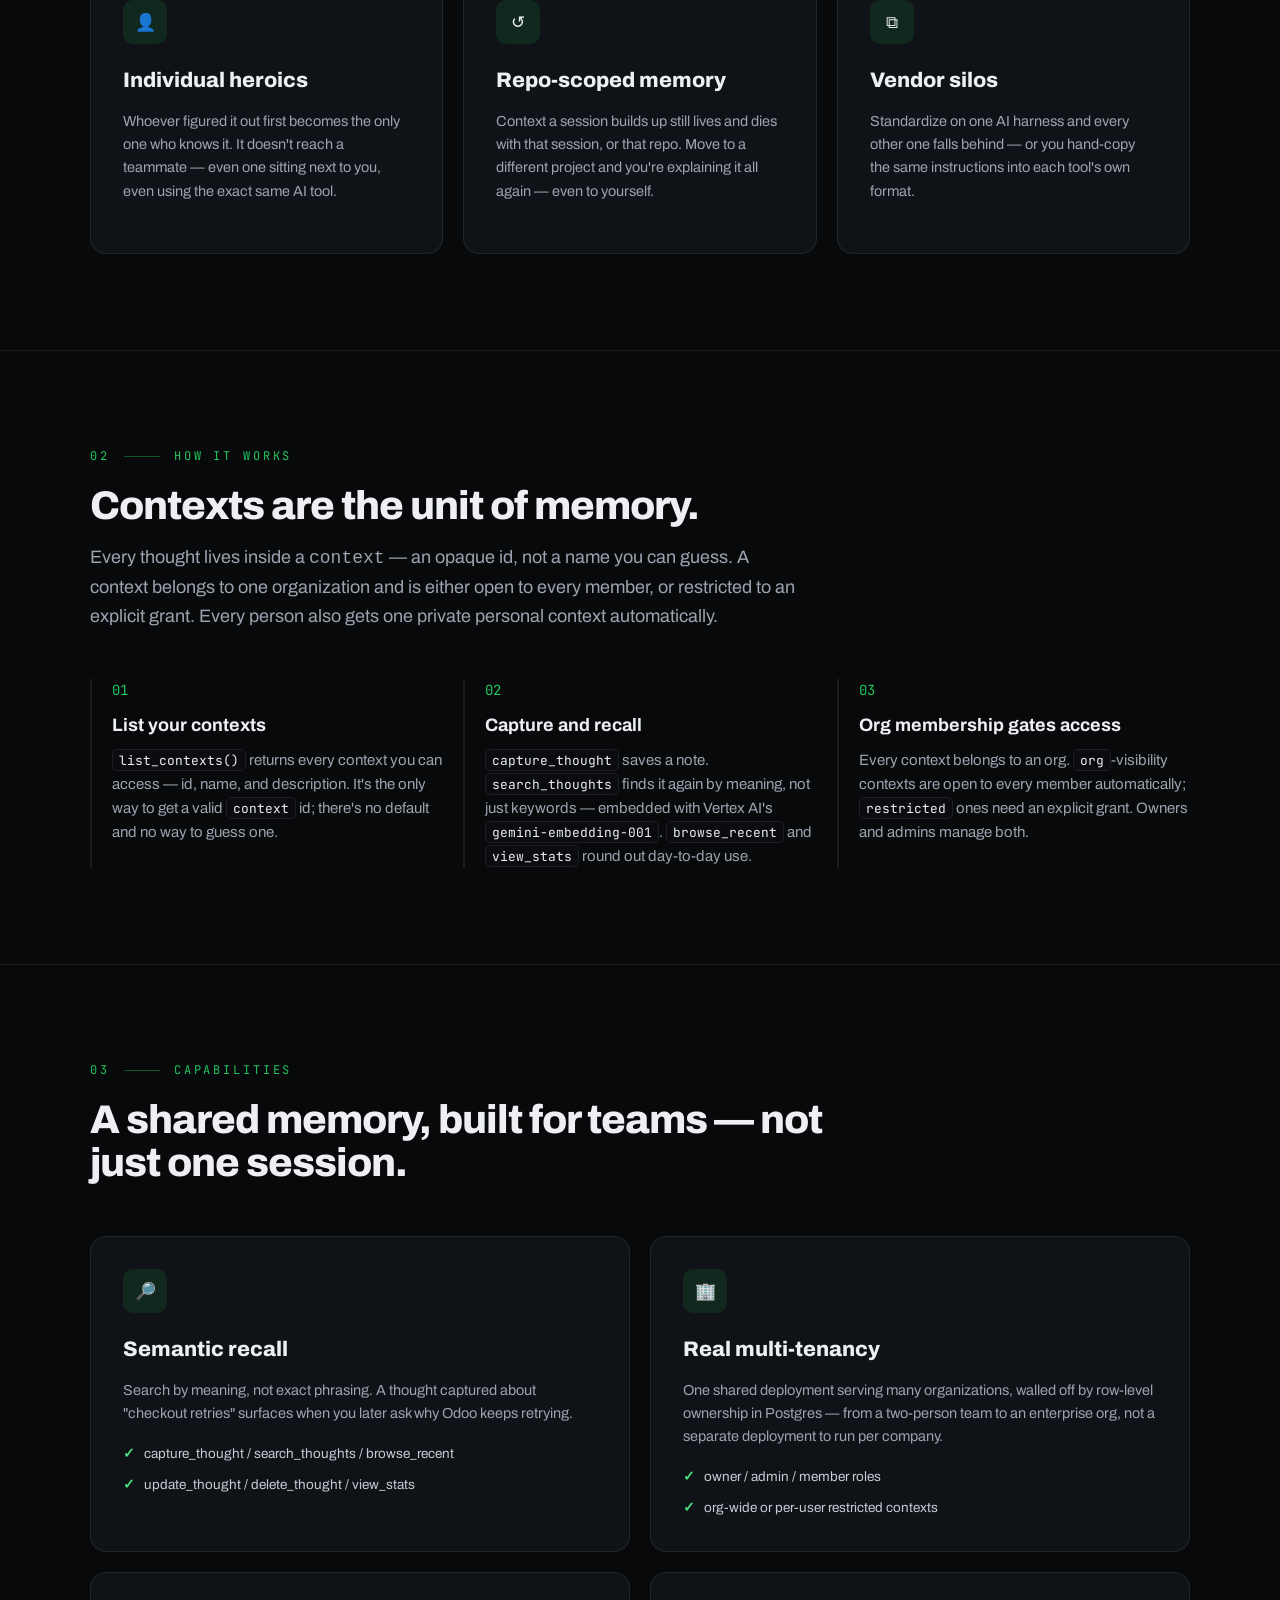
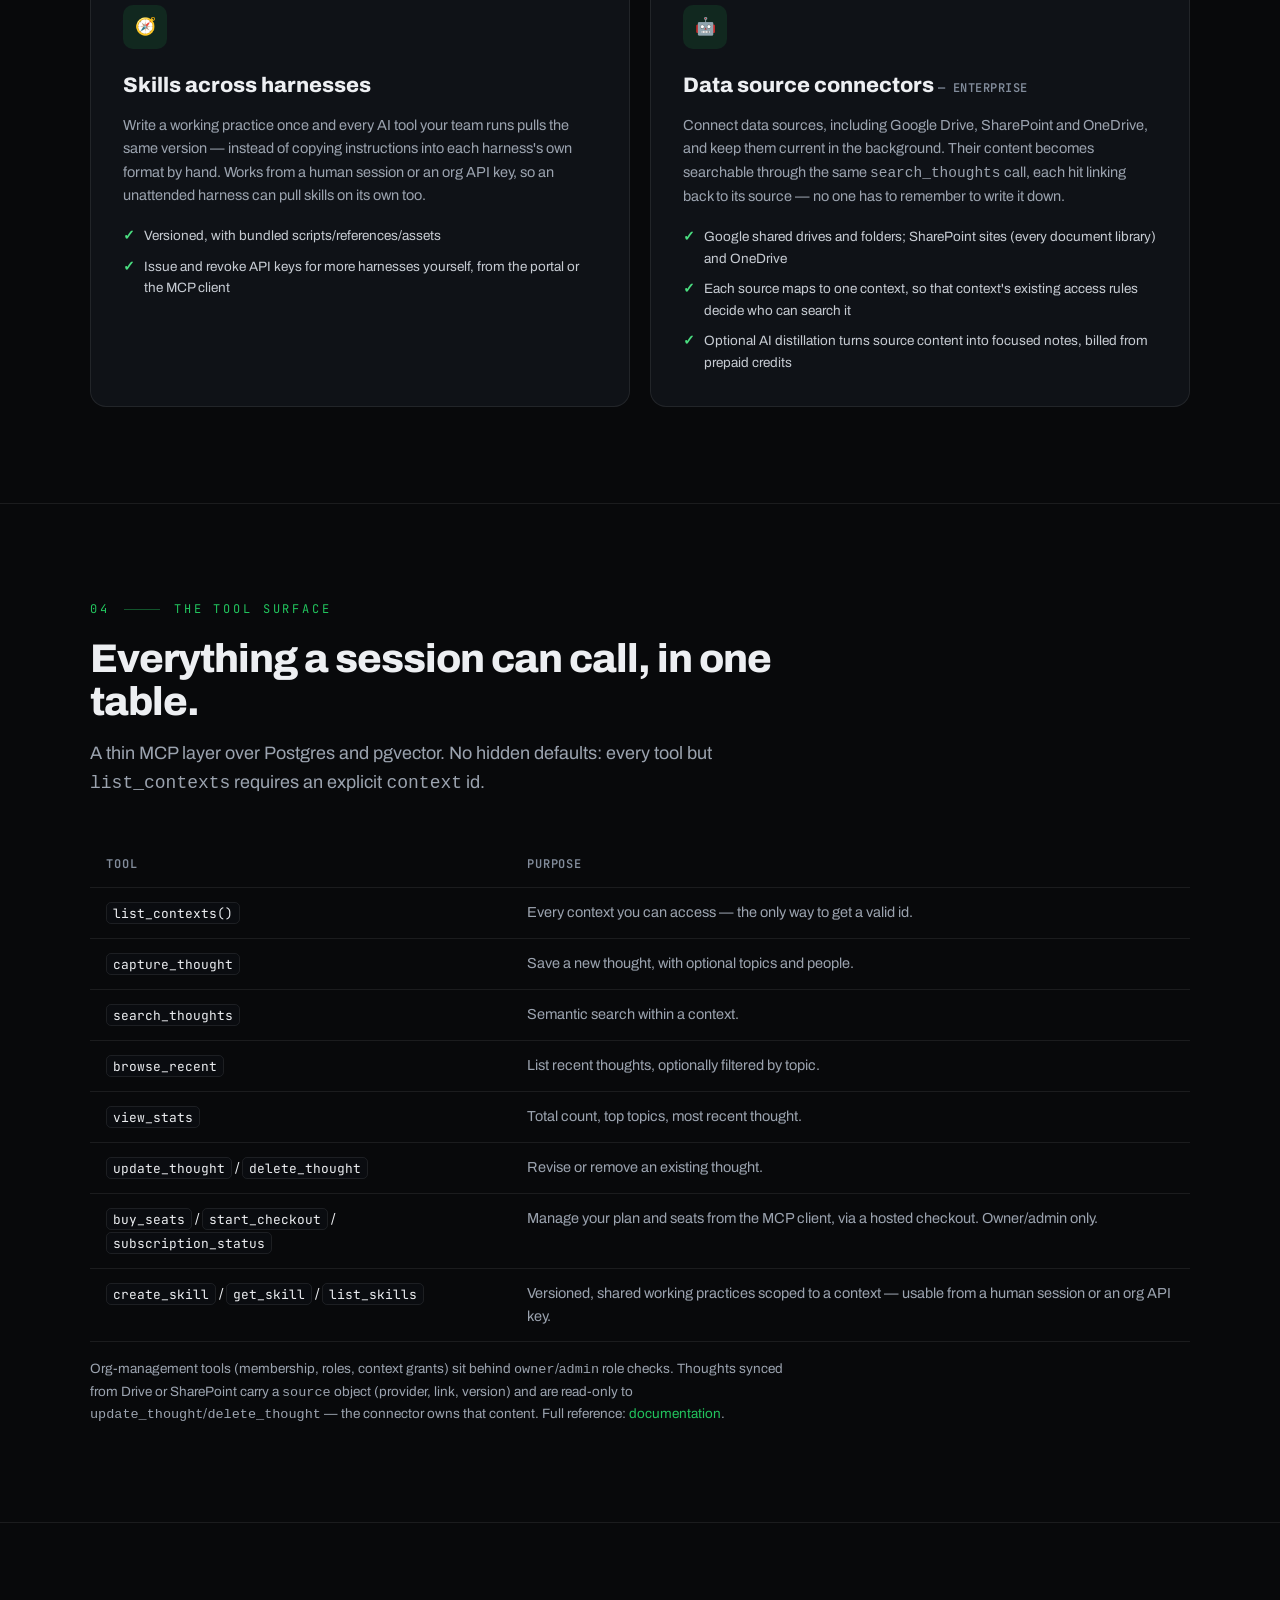
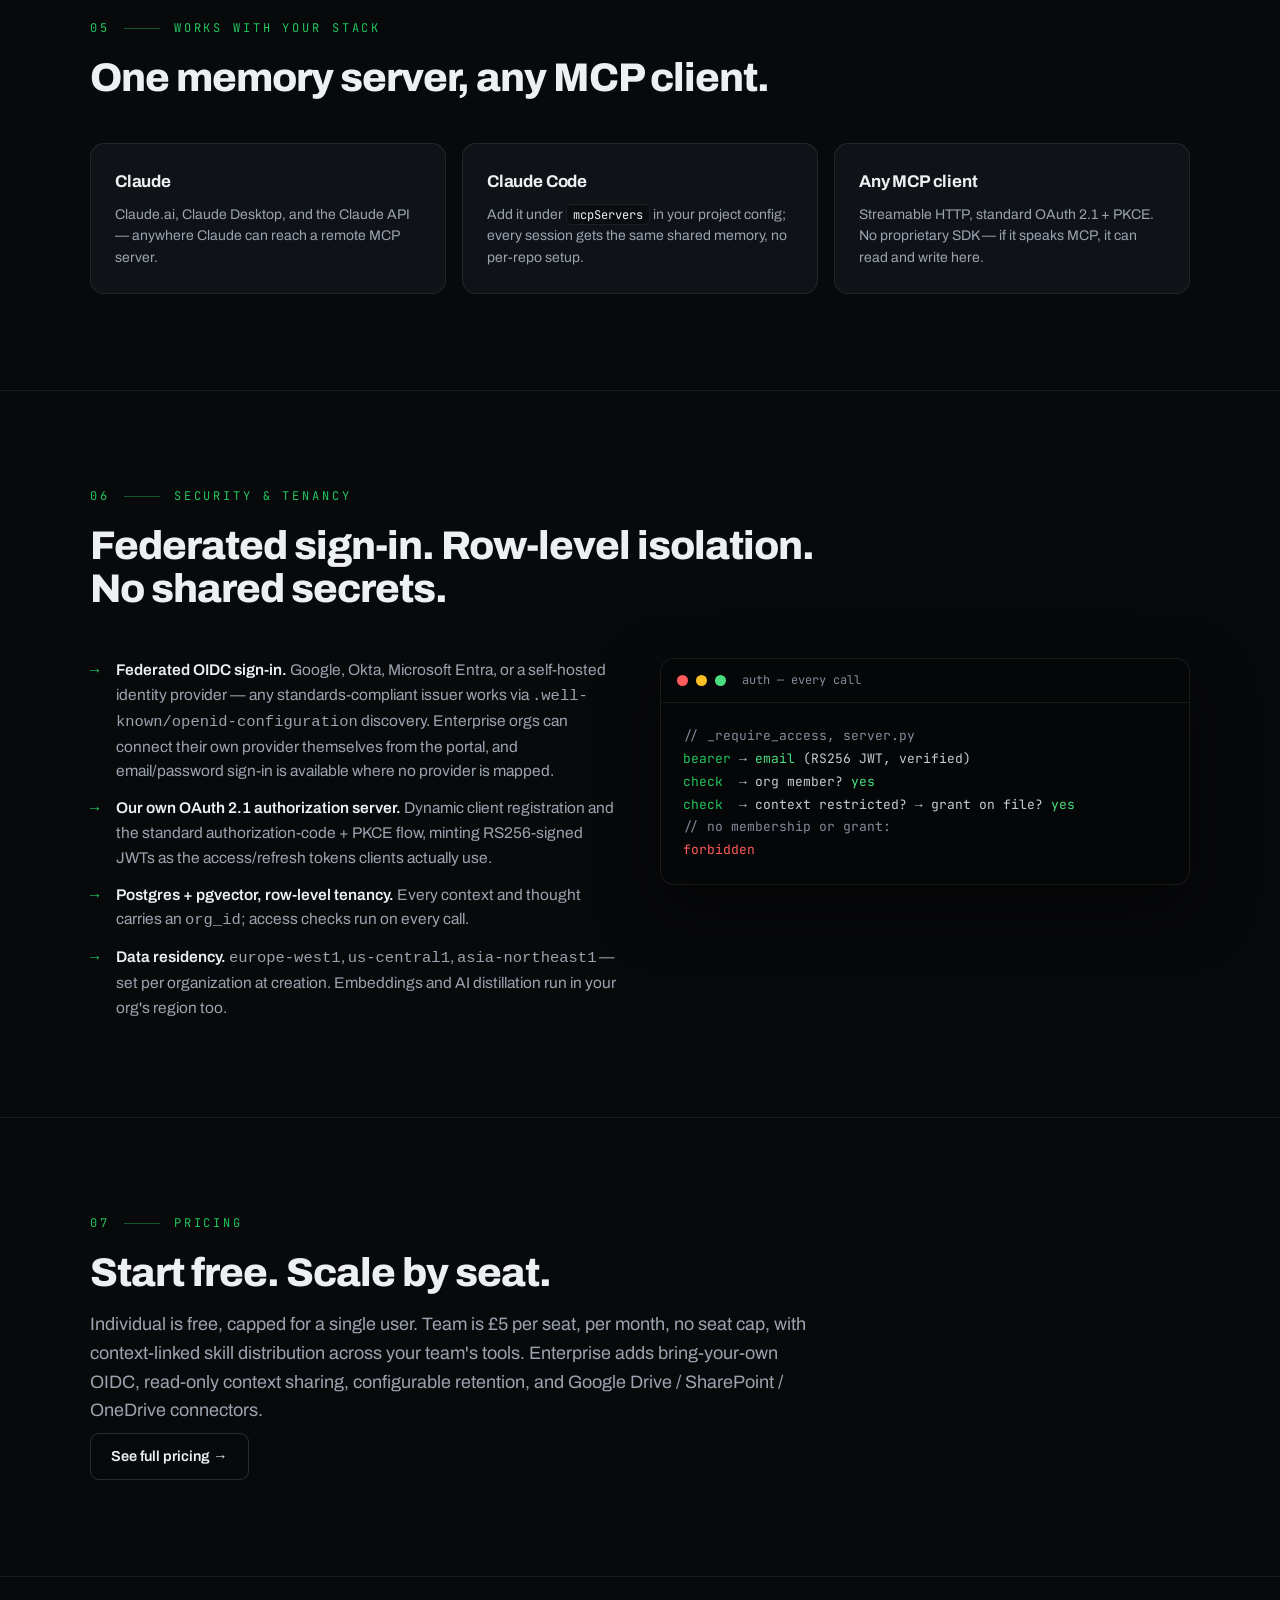
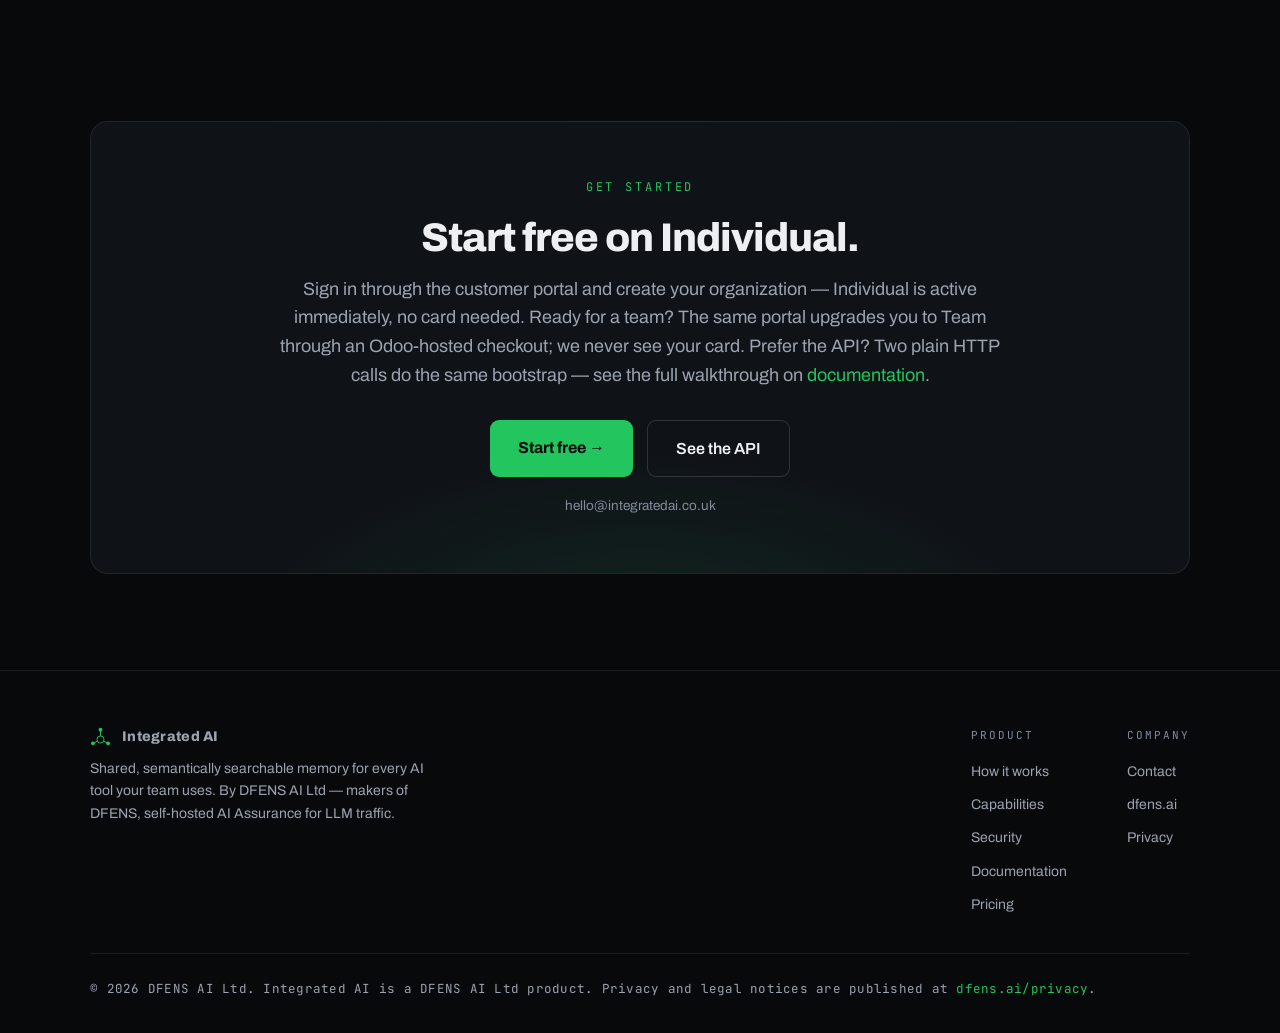
==== commit a71a59e4: "Rename document connectors to data source connectors Co-Authored-By: Claude Sonnet 5.5 <noreply@anth" ====
--- a/index.html
+++ b/index.html
@@ -205,17 +205,18 @@
       </div>
       <div class="mandate">
         <div class="m-ico">🤖</div>
-        <h3>Document connectors <span style="color:var(--muted); font-weight:600; font-size:12px; font-family:var(--mono); letter-spacing:.04em; text-transform:uppercase;">— Enterprise</span></h3>
-        <p>Sync Google Drive, SharePoint and OneDrive into memory and keep it
-        current in the background. Your documents become searchable through the
-        same <code>search_thoughts</code> call, each hit linking back to its
-        source file — no one has to remember to write it down.</p>
+        <h3>Data source connectors <span style="color:var(--muted); font-weight:600; font-size:12px; font-family:var(--mono); letter-spacing:.04em; text-transform:uppercase;">— Enterprise</span></h3>
+        <p>Connect data sources, including Google Drive, SharePoint and OneDrive,
+        and keep them current in the background. Their content becomes
+        searchable through the same <code>search_thoughts</code> call, each hit
+        linking back to its source — no one has to remember to write it
+        down.</p>
         <ul>
           <li>Google shared drives and folders; SharePoint sites (every document
           library) and OneDrive</li>
           <li>Each source maps to one context, so that context's existing access
           rules decide who can search it</li>
-          <li>Optional AI distillation turns documents into focused notes,
+          <li>Optional AI distillation turns source content into focused notes,
           billed from prepaid credits</li>
         </ul>
       </div>
